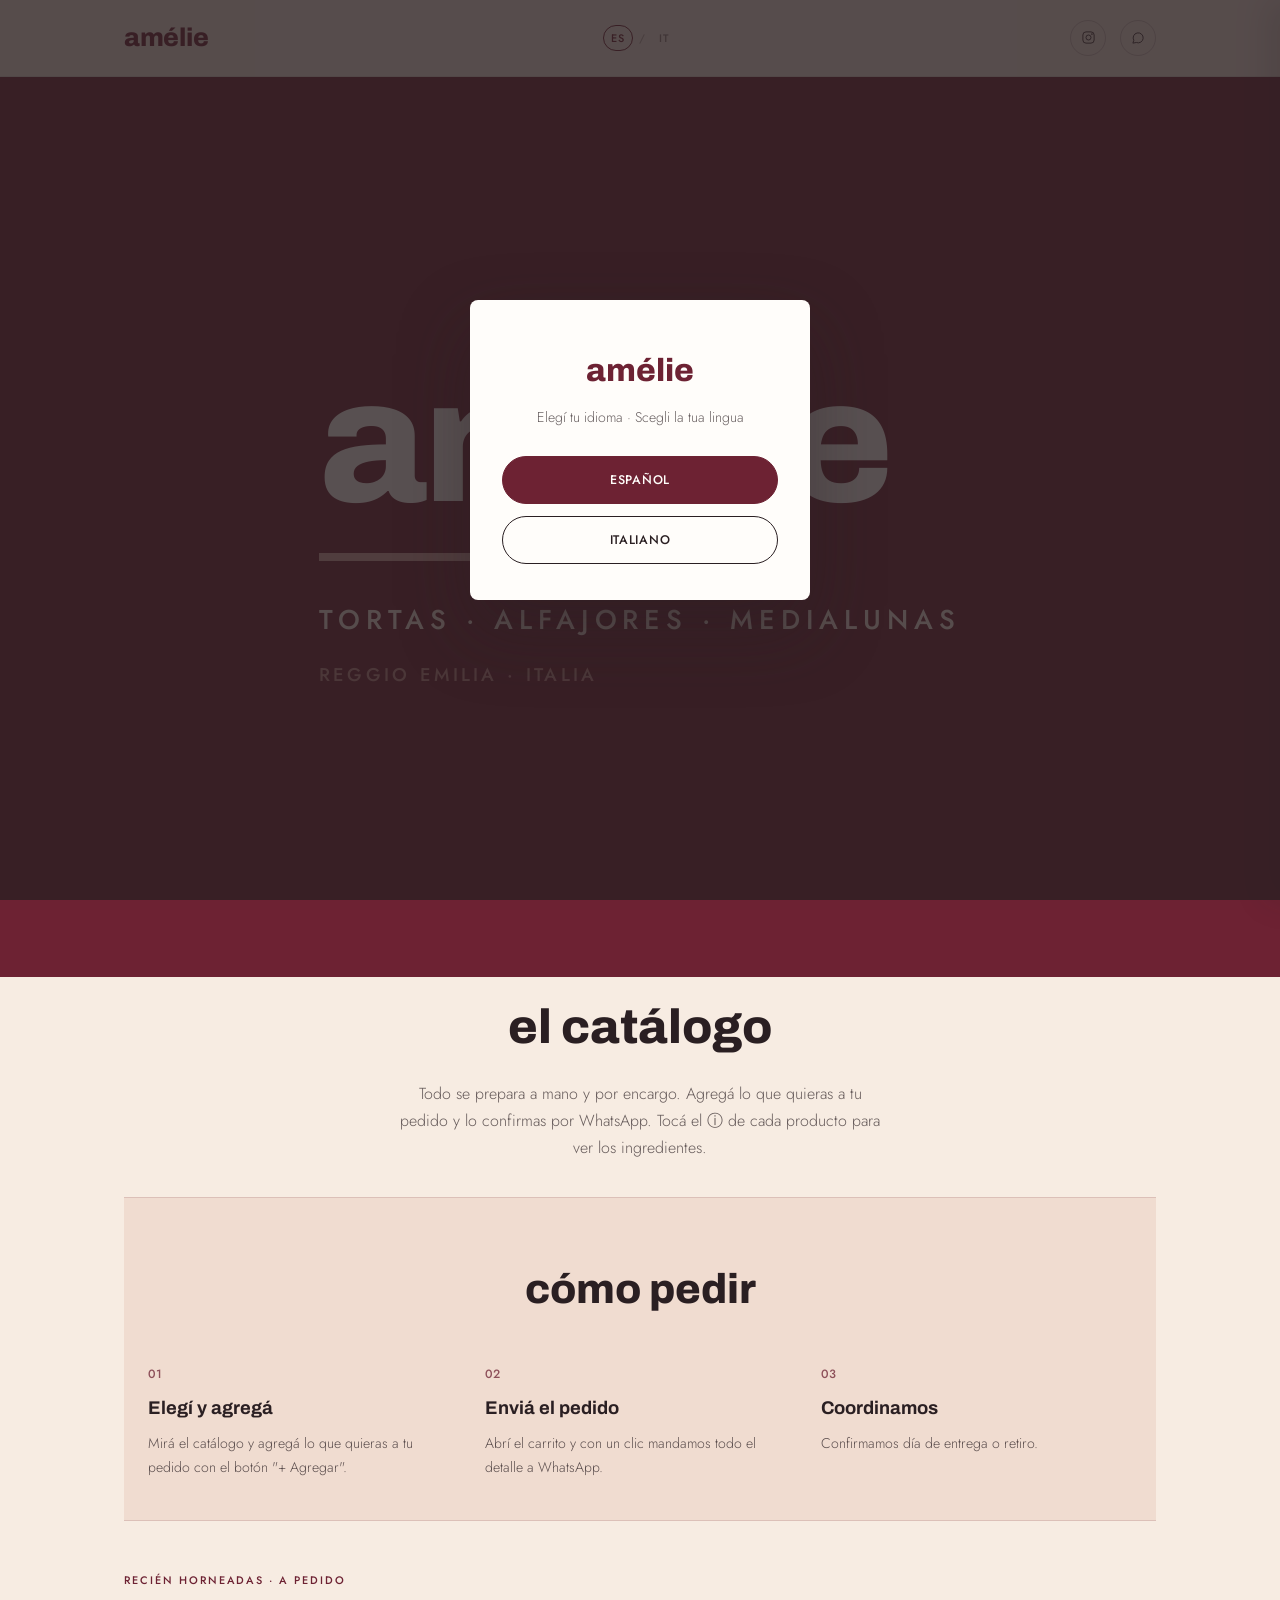
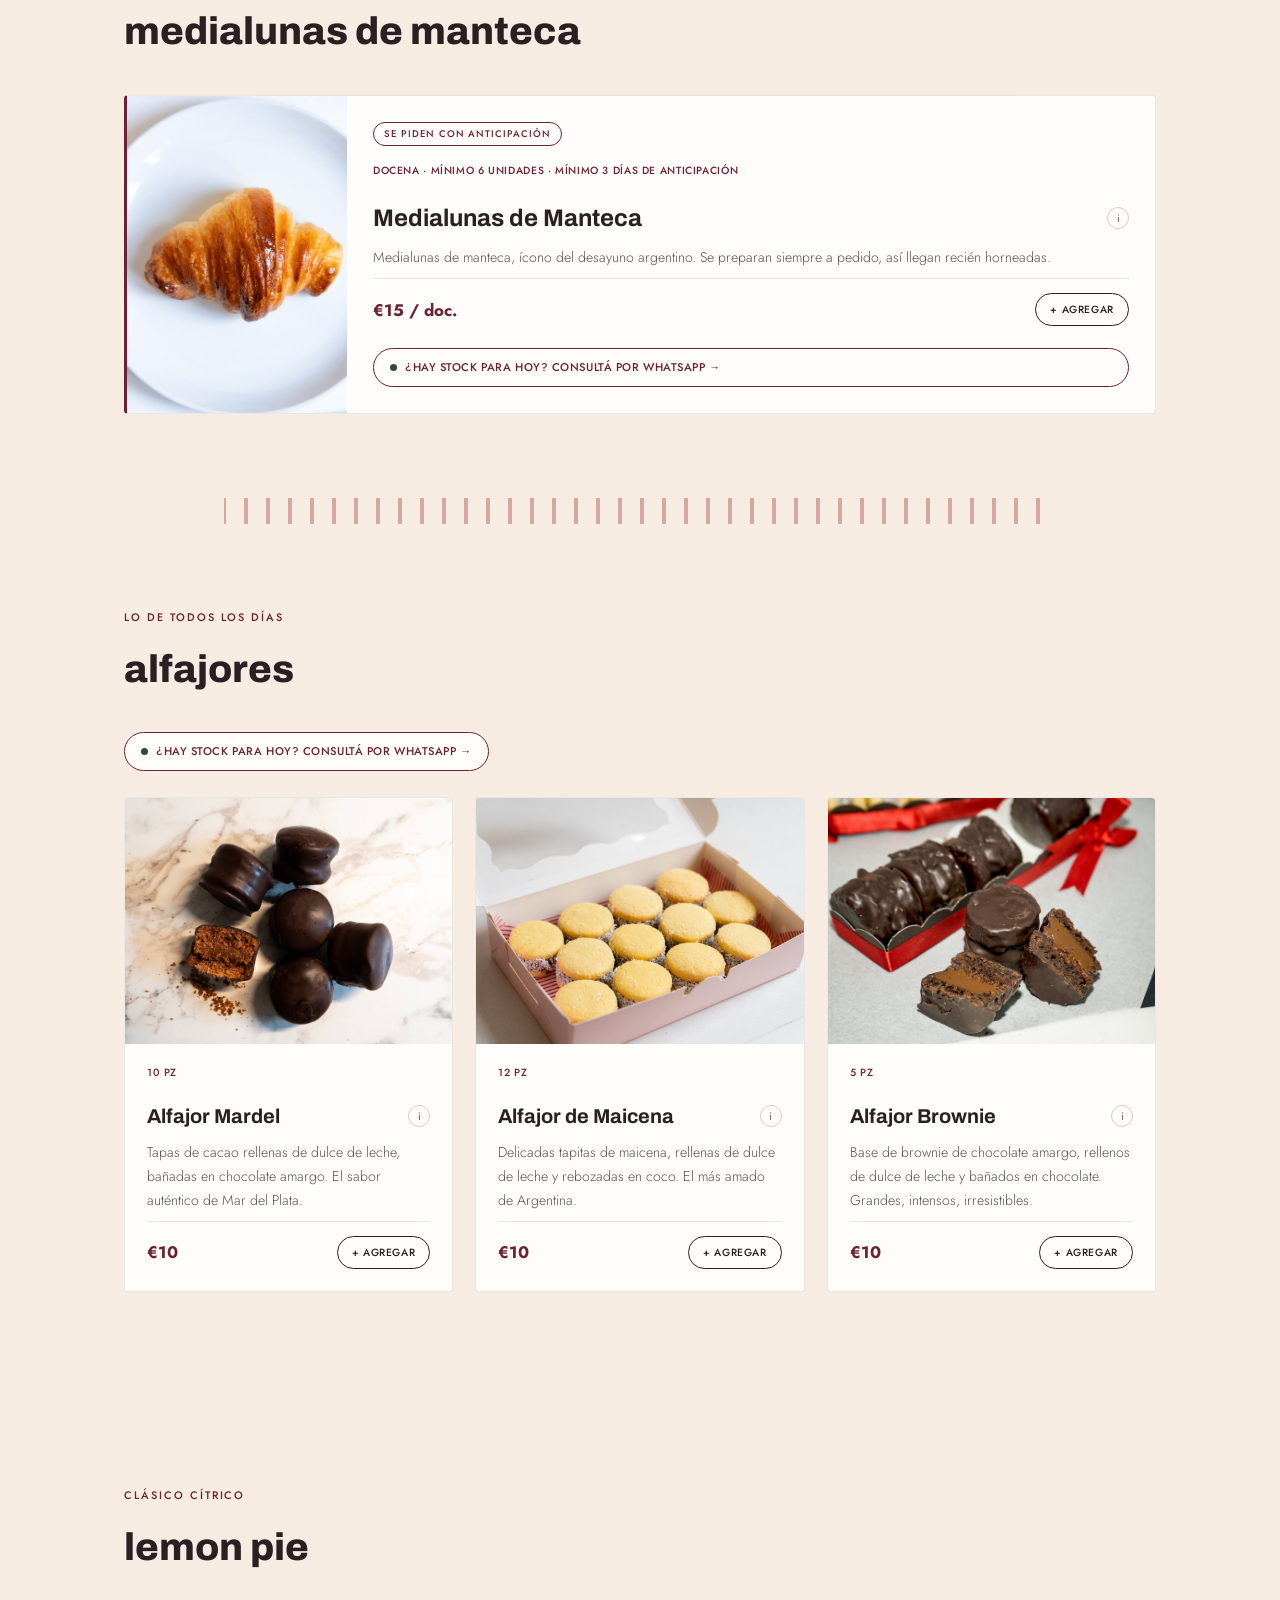
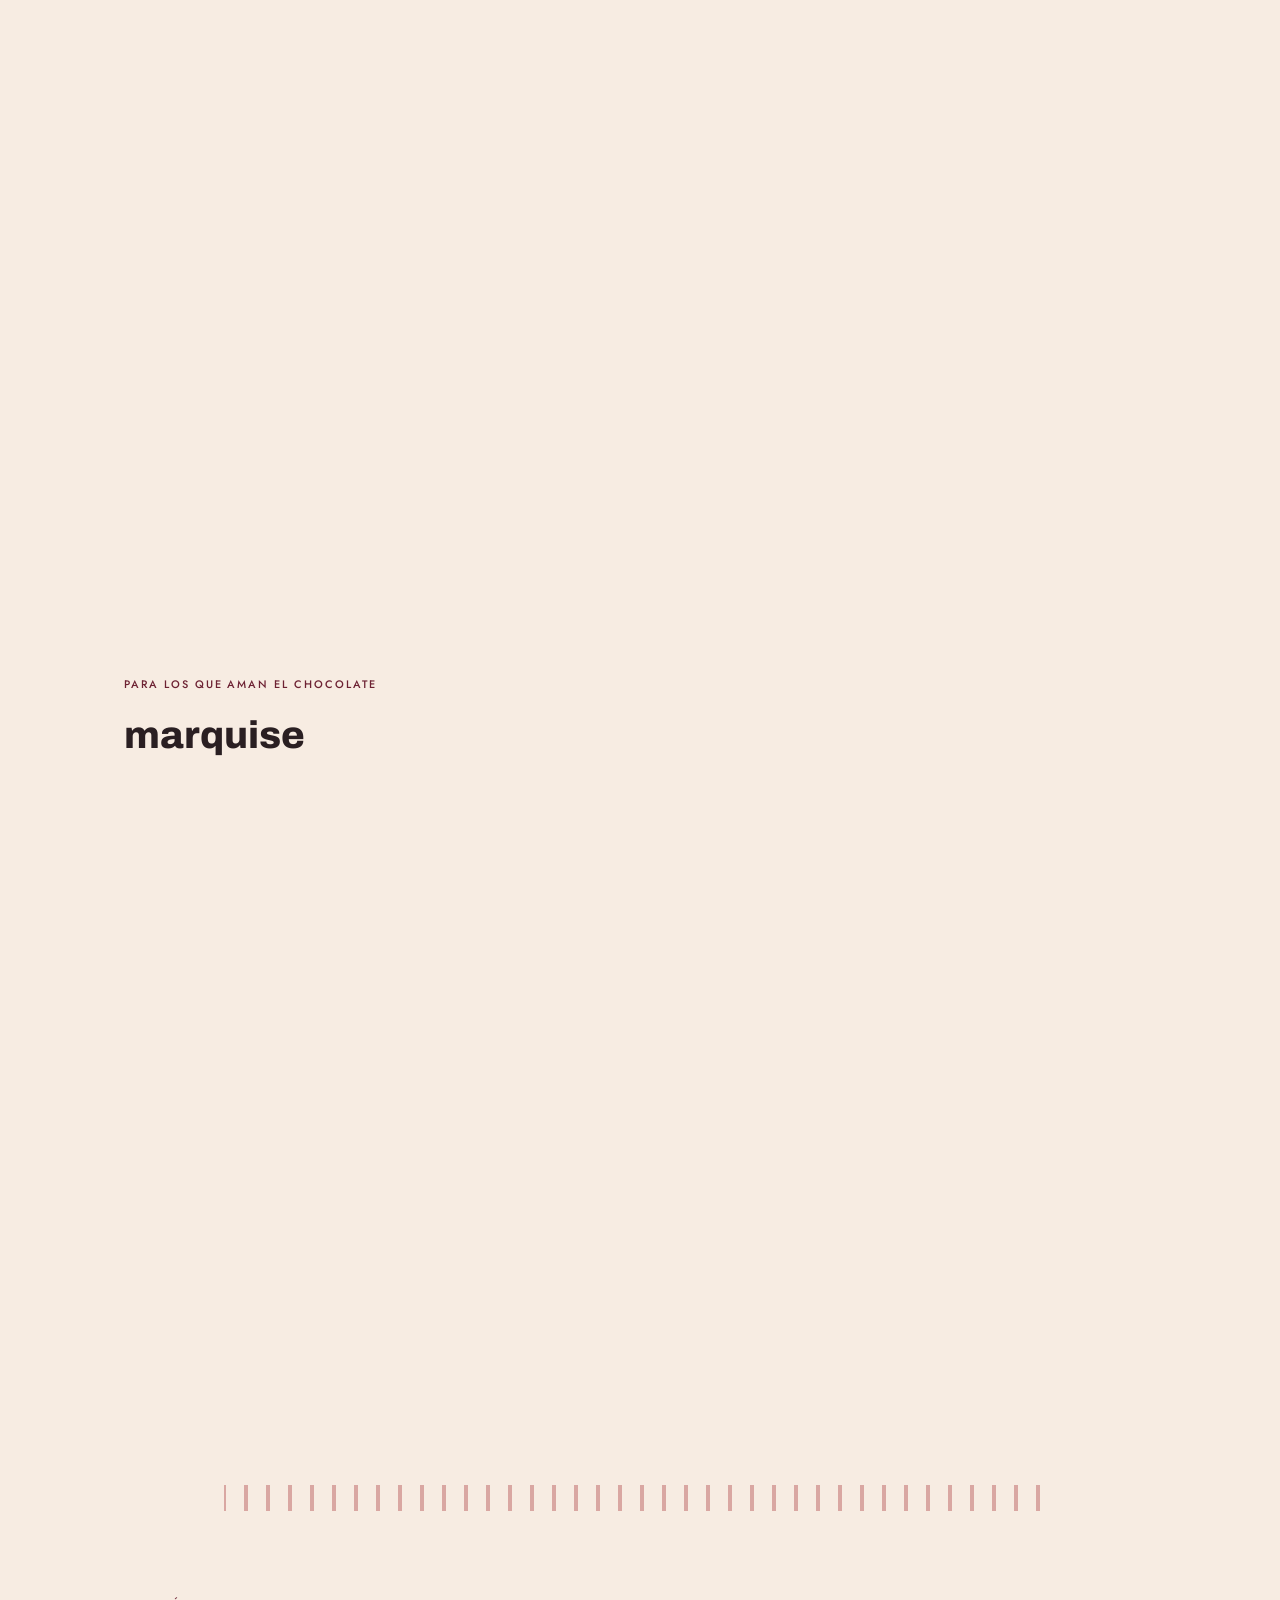
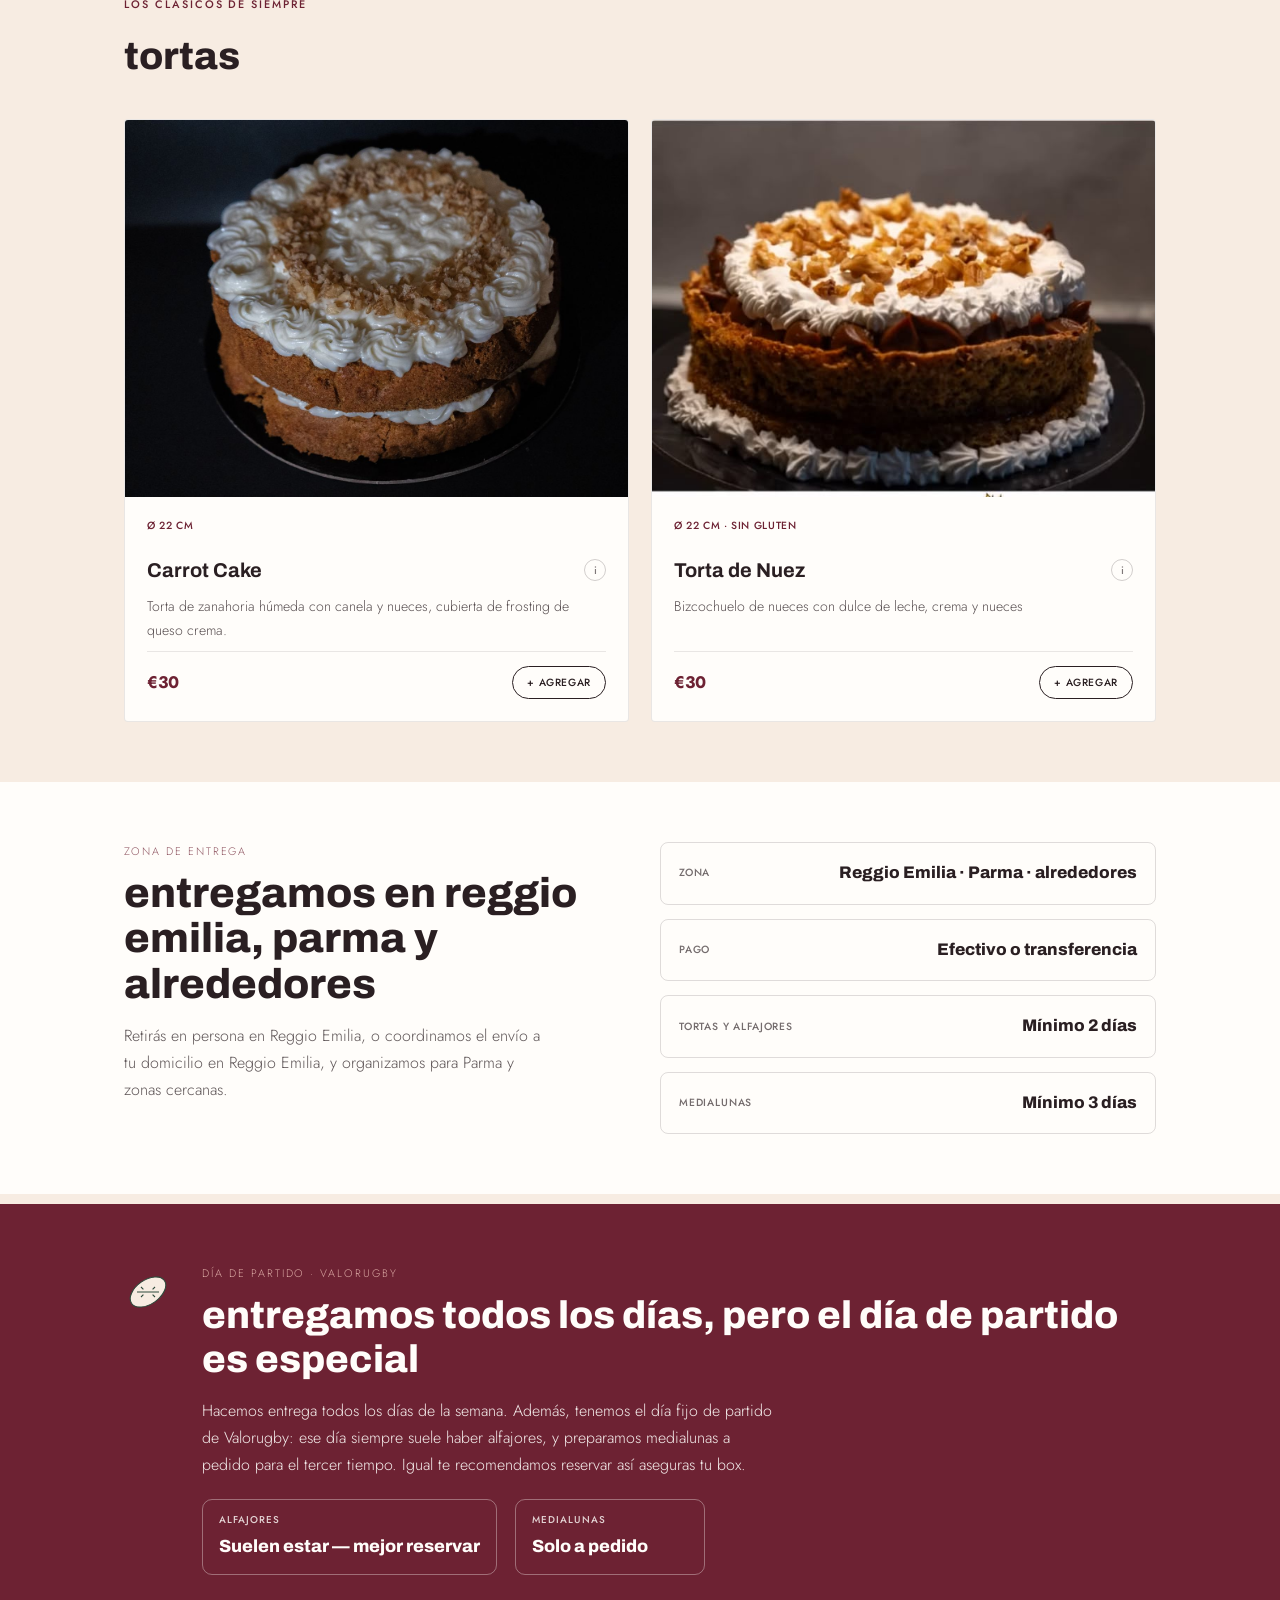
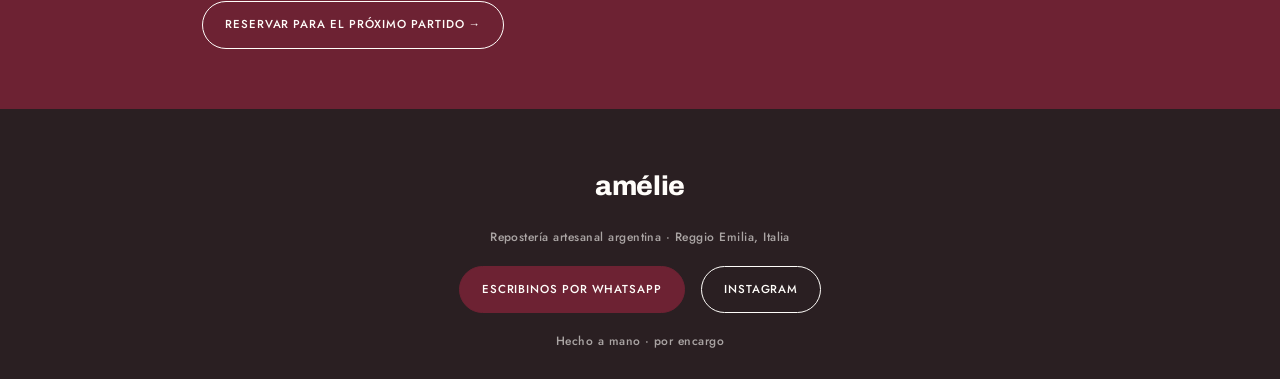
==== index.html @ ac229a09 "Update index.html" ====
<!DOCTYPE html>
<html lang="es">
<head>
<meta charset="UTF-8">
<meta name="viewport" content="width=device-width, initial-scale=1.0">
<title>amélie — Repostería Artesanal Argentina en Reggio Emilia</title><link rel="icon" type="image/svg+xml" href="favicon.svg">
<meta name="description" content="Dulces artesanales argentinos en Reggio Emilia. Alfajores, lemon pie, marquise, tortas y medialunas hechos a mano por encargo.">

<link rel="preconnect" href="https://fonts.googleapis.com">
<link rel="preconnect" href="https://fonts.gstatic.com" crossorigin>
<link href="https://fonts.googleapis.com/css2?family=Archivo:wght@700;800&family=Jost:wght@300;500&display=swap" rel="stylesheet">
<link rel="stylesheet" href="style.css">
</head>
<body>
  <div class="lang-select-overlay" id="lang-select-overlay">
  <div class="lang-select-modal">
    <span class="brand-mark">amélie</span>
    <p>Elegí tu idioma · Scegli la tua lingua</p>
    <div class="lang-select-buttons">
      <button class="primary" id="lang-select-es">Español</button>
      <button id="lang-select-it">Italiano</button>
    </div>
  </div>
</div>
<script>
  const langParams = new URLSearchParams(window.location.search);
  if(langParams.get('lang') === 'es'){
    document.getElementById('lang-select-overlay').classList.add('hidden');
    window.history.replaceState({}, '', window.location.pathname);
  }
  document.getElementById('lang-select-es').addEventListener('click', ()=>{
    document.getElementById('lang-select-overlay').classList.add('hidden');
  });
  document.getElementById('lang-select-it').addEventListener('click', ()=>{
    window.location.href = 'it.html?lang=it';
  });
</script>
<script>
  const CONFIG = {
      whatsappNumber: "393509228970", // tu número con código de país, SIN + y sin espacios (ej: Italia = 39)
    instagramUrl: "https://www.instagram.com/amelie.argentina.a/",
    formspreeEndpoint: "https://formspree.io/f/XXXXXXXX" // pegá acá tu link de Formspree para recibir los emails (ver README punto 4)
  };
  const STRINGS = {
    addBtn: "+ Agregar",
    added: "Agregado ✓",
    empty: "Tu pedido está vacío.",
    waIntro: "¡Hola! Quiero hacer este pedido:",
    waTotal: "Total",
    waGeneric: "¡Hola! Quisiera hacer un pedido.",
    waMatch: "¡Hola! Quiero reservar para el próximo día de partido de Valorugby.",
    waClient: "Nombre",
    waDate: "Fecha",
    waModeLabel: "Modalidad",
    waAddress: "Dirección/zona",
    waMessage: "Mensaje",
    modeRetiroRE: "Retiro en Reggio Emilia",
    modeRetiroPR: "Retiro en Estación de Trenes Parma",
    modeEnvio: "Consulto envío a domicilio",
    errorRequired: "Completá tu nombre y la fecha para continuar.",
    errorPopupTitle: "faltan completar datos",
    errorPopupIntro: "Antes de enviar el pedido, completá:",
    errorNombre: "Nombre",
    errorFecha: "Fecha de retiro o entrega"
  };
</script>

<header class="topbar">
  <div class="wrap">
    <a href="#top" class="brand">amélie</a>
    <div class="top-mid">
      <div class="lang-switch">
        <a href="index.html" class="active">ES</a>
        <span class="sep">/</span>
<a href="it.html?lang=it">IT</a>
      </div>
    </div>
    <div class="top-actions">
      <a class="icon-link" id="ig-link" href="#" target="_blank" rel="noopener" aria-label="Instagram">
        <svg viewBox="0 0 24 24" fill="none" stroke-width="1.4"><rect x="3" y="3" width="18" height="18" rx="5"/><circle cx="12" cy="12" r="4"/><circle cx="17.5" cy="6.5" r="0.6" fill="currentColor"/></svg>
      </a>
      <a class="icon-link" id="wa-link-top" href="#" target="_blank" rel="noopener" aria-label="WhatsApp">
        <svg viewBox="0 0 24 24" fill="none" stroke-width="1.4"><path d="M3 21l1.5-4.5A8 8 0 1 1 8.5 20L3 21z"/></svg>
      </a>
    </div>
  </div>
</header>

<section class="hero rayas-oscuro" id="top">
  <div class="wrap hero-content">
      <h1>amélie</h1>
          <span class="hero-bar"></span>

    <p class="hero-tagline-caps">Tortas · Alfajores · Medialunas</p>
    <p class="hero-location">Reggio Emilia · Italia</p>
  </div>
</section>



<div class="catalog-intro wrap">
  <h2>El catálogo</h2>
  <p>Todo se prepara a mano y por encargo. Agregá lo que quieras a tu pedido y lo confirmas por WhatsApp. Tocá el ⓘ de cada producto para ver los ingredientes.</p>
</div>

<main class="wrap">

  <section class="how">
  <div class="wrap">
    <h2>Cómo pedir</h2>
    <div class="steps">
      <div class="step">
        <p class="num">01</p>
        <h4>Elegí y agregá</h4>
        <p>Mirá el catálogo y agregá lo que quieras a tu pedido con el botón "+ Agregar".</p>
      </div>
      <div class="step">
        <p class="num">02</p>
        <h4>Enviá el pedido</h4>
        <p>Abrí el carrito y con un clic mandamos todo el detalle a WhatsApp.</p>
      </div>
      <div class="step">
        <p class="num">03</p>
        <h4>Coordinamos</h4>
        <p>Confirmamos día de entrega o retiro.</p>
      </div>
    </div>
  </div>
</section>



  <!-- MEDIALUNAS — primero, con más prioridad -->
  
  <section class="category" id="medialunas">
         <div class="cat-head">
      <p class="eyebrow">Recién horneadas · a pedido</p>
      <h3>Medialunas de Manteca</h3>
    </div>
    <div class="card-grid">
      <article class="pcard-featured pcard">
        <div class="icon-wrap">
       <div class="pcard-photo"><img src="img/medialunas.jpeg" alt="medialuna"></div>
        </div>
        <div class="pcard-body">
          <span class="priority-tag">Se piden con anticipación</span>
          <p class="pcard-sub">Docena · mínimo 6 unidades · mínimo 3 días de anticipación</p>
          <div class="title-row">
            <h4 class="pcard-title">Medialunas de Manteca</h4>
            <button class="info-btn" data-ing-title="Medialunas de Manteca" data-ing-text="Huevo, azúcar, miel, harina, levadura fresca, manteca, sal y leche.">i</button>
          </div>
          <p class="pcard-desc">Medialunas de manteca, ícono del desayuno argentino. Se preparan siempre a pedido, así llegan recién horneadas.</p>
          <div class="pcard-foot">
            <span class="price">€15 / doc.</span>
            <button class="add-btn" data-add data-id="medialunas" data-name="Medialunas de Manteca (docena)" data-price="15">+ Agregar</button>
          </div>
                             <a class="stock-link" href="#" target="_blank" rel="noopener" data-wa-stock data-stock-msg="Hola! ¿Tenés stock de medialunas para hoy?">¿Hay stock para hoy? Consultá por WhatsApp →</a>

        </div>
      </article>
    </div>
  </section>

  <div class="flourish" data-flourish></div>
<!-- HELADO DE DULCE DE LECHE 
<section class="category" id="helado">
  <div class="cat-head">
    <p class="eyebrow">Ideal para el calor</p>
    <h3>Helado de Dulce de Leche</h3>
  </div>
  <div class="card-grid">
    <article class="pcard-featured pcard">
         
      <div class="icon-wrap">
        <div class="pcard-photo"><img src="img/heladoddl.jpeg" alt="Helado de Dulce de Leche"></div>
      </div>
      <div class="pcard-body">
        <span class="priority-tag">Fresco de la semana</span>
        <p class="pcard-sub">400 gr</p>
        <div class="title-row">
          <h4 class="pcard-title">Helado de Dulce de Leche</h4>
          <button class="info-btn" data-ing-title="Helado de Dulce de Leche" data-ing-text="Crema de leche, azúcar, leche, sal y dulce de leche casero (leche, azúcar y bicarbonato de sodio). Sin aditivos.">i</button>
        </div>
        <p class="pcard-desc">Cremoso, casero y sin aditivos. Súper rico y fresco para estos días de calor.</p>
        <div class="pcard-foot">
          <span class="price">€6</span>
          <button class="add-btn" data-add data-id="helado-dulce-de-leche" data-name="Helado de Dulce de Leche (400 gr)" data-price="6">+ Agregar</button>
        </div>
      </div>
    </article>
  </div>
</section>
  

<div class="flourish" data-flourish></div> -->
  <!-- ALFAJORES -->
  <section class="category" id="alfajores">
    <div class="cat-head">
      <p class="eyebrow">Lo de todos los días</p>
      <h3>Alfajores</h3>
    </div>
        <a class="stock-link" href="#" target="_blank" rel="noopener" data-wa-stock data-stock-msg="Hola! ¿Tenés stock de alfajores para hoy?">¿Hay stock para hoy? Consultá por WhatsApp →</a>
    <div class="card-grid">

      <article class="pcard">
        <div class="pcard-photo"><img src="img/alfajormardel.jpg" alt="Alfajor Mardel"></div>
        <div class="pcard-body">
          <p class="pcard-sub">10 pz</p>
          <div class="title-row">
            <h4 class="pcard-title">Alfajor Mardel</h4>
            <button class="info-btn" data-ing-title="Alfajor Mardel" data-ing-text="Azúcar, harina, almidón de maíz, huevos, sal, bicarbonato de sodio, manteca, miel, cacao, dulce de leche, chocolate semi amargo y ralladura de naranja.">i</button>
          </div>
          <p class="pcard-desc">Tapas de cacao rellenas de dulce de leche, bañadas en chocolate amargo. El sabor auténtico de Mar del Plata.</p>
          <div class="pcard-foot">
            <span class="price">€10</span>
            <button class="add-btn" data-add data-id="alfajor-mardel" data-name="Alfajor Mardel (10 pz)" data-price="10">+ Agregar</button>
          </div>
        </div>
      </article>

      <article class="pcard">
        <div class="pcard-photo"><img src="img/alfajorcitosmaicena.jpeg" alt="Alfajor de Maicena"></div>
        <div class="pcard-body">
          <p class="pcard-sub">12 pz</p>
          <div class="title-row">
            <h4 class="pcard-title">Alfajor de Maicena</h4>
            <button class="info-btn" data-ing-title="Alfajor de Maicena" data-ing-text="Azúcar, harina, almidón de maíz, huevos, manteca, dulce de leche, coco rallado y ralladura de limón.">i</button>
          </div>
          <p class="pcard-desc">Delicadas tapitas de maicena, rellenas de dulce de leche y rebozadas en coco. El más amado de Argentina.</p>
          <div class="pcard-foot">
            <span class="price">€10</span>
            <button class="add-btn" data-add data-id="alfajor-maicena" data-name="Alfajor de Maicena (12 pz)" data-price="10">+ Agregar</button>
          </div>
        </div>
      </article>

      <article class="pcard">
        <div class="pcard-photo"><img src="img/alfajorbrownie.jpeg" alt="Alfajor Brownie"></div>
        <div class="pcard-body">
          <p class="pcard-sub">5 pz</p>
          <div class="title-row">
            <h4 class="pcard-title">Alfajor Brownie</h4>
            <button class="info-btn" data-ing-title="Alfajor Brownie" data-ing-text="Harina, manteca, chocolate amargo, azúcar, huevos y dulce de leche.">i</button>
          </div>
          <p class="pcard-desc">Base de brownie de chocolate amargo, rellenos de dulce de leche y bañados en chocolate. Grandes, intensos, irresistibles.</p>
          <div class="pcard-foot">
            <span class="price">€10</span>
            <button class="add-btn" data-add data-id="alfajor-brownie" data-name="Alfajor Brownie (5 pz)" data-price="10">+ Agregar</button>
          </div>
        </div>
      </article>

    </div>
  </section>

  <div class="flourish" data-flourish></div>

  <!-- LEMON PIE -->
  <section class="category" id="lemon-pie">
    <div class="cat-head">
      <p class="eyebrow">Clásico cítrico</p>
      <h3>Lemon Pie </h3>
    </div>
    <div class="card-grid">

      <article class="pcard">
        <div class="pcard-photo"><img src="img/lemonpie.jpg" alt="Lemon Pie Signature"></div>
        <div class="pcard-body">
          <p class="pcard-sub">ø 22 cm · 8–10 pers.</p>
          <div class="title-row">
            <h4 class="pcard-title">Signature</h4>
            <button class="info-btn" data-ing-title="Lemon Pie Signature" data-ing-text="Harina, manteca, azúcar, huevos y limón.">i</button>
          </div>
          <p class="pcard-desc">Base de masa sablée, crema de limón fresca y merengue italiano</p>
          <div class="pcard-foot">
            <span class="price">€30</span>
            <button class="add-btn" data-add data-id="lemonpie-signature" data-name="Lemon Pie Signature (ø22cm)" data-price="30">+ Agregar</button>
          </div>
        </div>
      </article>

      <article class="pcard">
        <div class="pcard-photo"><img src="img/lemonpetite.jpg" alt="Lemon Pie Petit"></div>
        <div class="pcard-body">
          <p class="pcard-sub">7 pz · ø 9 cm</p>
          <div class="title-row">
            <h4 class="pcard-title">Petit</h4>
            <button class="info-btn" data-ing-title="Lemon Pie Petit" data-ing-text="Harina, manteca, azúcar, huevos y limón.">i</button>
          </div>
          <p class="pcard-desc">Siete tartitas individuales, misma receta en formato personal. Perfectas para regalar.</p>
          <div class="pcard-foot">
            <span class="price">€30</span>
            <button class="add-btn" data-add data-id="lemonpie-petit" data-name="Lemon Pie Petit (7 pz)" data-price="30">+ Agregar</button>
          </div>
        </div>
      </article>

      <article class="pcard">
        <div class="pcard-photo"><img src="img/lemonmignon.jpg" alt="Lemon Pie Bite"></div>
        <div class="pcard-body">
          <p class="pcard-sub">10 pz · ø 6 cm</p>
          <div class="title-row">
            <h4 class="pcard-title">Bite</h4>
            <button class="info-btn" data-ing-title="Lemon Pie Bite" data-ing-text="Harina, manteca, azúcar, huevos y limón.">i</button>
          </div>
          <p class="pcard-desc">Diez bocados mignon, ideales para buffet, aperitivos o mesas de celebración.</p>
          <div class="pcard-foot">
            <span class="price">€30</span>
            <button class="add-btn" data-add data-id="lemonpie-bite" data-name="Lemon Pie Bite (10 pz)" data-price="30">+ Agregar</button>
          </div>
        </div>
      </article>

    </div>
  </section>

  <div class="flourish" data-flourish></div>

  <!-- MARQUISE -->
  <section class="category" id="marquise">
    <div class="cat-head">
      <p class="eyebrow">Para los que aman el chocolate</p>
      <h3>Marquise </h3>
    </div>
    <div class="card-grid">

      <article class="pcard">
        <div class="pcard-photo"><img src="img/marquise.jpg" alt="Marquise Signature"></div>
        <div class="pcard-body">
          <p class="pcard-sub">ø 22 cm · sin gluten a pedido</p>
          <div class="title-row">
            <h4 class="pcard-title">Signature</h4>
            <button class="info-btn" data-ing-title="Marquise Signature" data-ing-text="Harina, manteca, chocolate amargo, azúcar, huevos, dulce de leche y crema. A pedido, sin TACC.">i</button>
          </div>
          <p class="pcard-desc">Torta de chocolate amargo con dulce de leche y crema chantilly</p>
          <div class="pcard-foot">
            <span class="price">€32</span>
            <button class="add-btn" data-add data-id="marquise-signature" data-name="Marquise Signature (ø22cm)" data-price="32">+ Agregar</button>
          </div>
        </div>
      </article>

      <article class="pcard">
        <div class="pcard-photo"><img src="img/marquisebite.jpg" alt="Marquise Bite"></div>
        <div class="pcard-body">
          <p class="pcard-sub">12 pz · ø 4.5 cm</p>
          <div class="title-row">
            <h4 class="pcard-title">Bite</h4>
            <button class="info-btn" data-ing-title="Marquise Bite" data-ing-text="Harina, manteca, chocolate amargo, azúcar, huevos, dulce de leche y crema. A pedido, sin TACC.">i</button>
          </div>
          <p class="pcard-desc">Doce mini marquise individuales, la misma intensidad de chocolate en formato mignon.</p>
          <div class="pcard-foot">
            <span class="price">€30</span>
            <button class="add-btn" data-add data-id="marquise-bite" data-name="Marquise Bite (12 pz)" data-price="30">+ Agregar</button>
          </div>
        </div>
      </article>

    </div>
  </section>

  <div class="flourish" data-flourish></div>

  <!-- TORTAS -->
  <section class="category" id="tortas">
    <div class="cat-head">
      <p class="eyebrow">Los clásicos de siempre</p>
      <h3>Tortas</h3>
    </div>
    <div class="card-grid">

      <article class="pcard">
        <div class="pcard-photo"><img src="img/carrotcake.jpg" alt="Carrot Cake"></div>
        <div class="pcard-body">
          <p class="pcard-sub">ø 22 cm</p>
          <div class="title-row">
            <h4 class="pcard-title">Carrot Cake</h4>
            <button class="info-btn" data-ing-title="Carrot Cake" data-ing-text="Huevos, azúcar, harina, nuez, manteca y queso crema.">i</button>
          </div>
          <p class="pcard-desc">Torta de zanahoria húmeda con canela y nueces, cubierta de frosting de queso crema.</p>
          <div class="pcard-foot">
            <span class="price">€30</span>
            <button class="add-btn" data-add data-id="carrot-cake" data-name="Carrot Cake (ø22cm)" data-price="30">+ Agregar</button>
          </div>
        </div>
      </article>

      <article class="pcard">
        <div class="pcard-photo"><img src="img/nuez.jpeg" alt="Torta de Nuez"></div>
        <div class="pcard-body">
          <p class="pcard-sub">ø 22 cm · sin gluten</p>
          <div class="title-row">
            <h4 class="pcard-title">Torta de Nuez</h4>
            <button class="info-btn" data-ing-title="Torta de Nuez" data-ing-text="Huevos, azúcar, nuez, dulce de leche y crema. Sin gluten.">i</button>
          </div>
          <p class="pcard-desc">Bizcochuelo de nueces con dulce de leche, crema y nueces</p>
          <div class="pcard-foot">
            <span class="price">€30</span>
            <button class="add-btn" data-add data-id="torta-nuez" data-name="Torta de Nuez (ø22cm)" data-price="30">+ Agregar</button>
          </div>
        </div>
      </article>

    </div>
  </section>

</main>

<section class="envios">
  <div class="wrap envios-inner">
    <div>
      <p class="eyebrow">Zona de entrega</p>
      <h2>Entregamos en Reggio Emilia, Parma y alrededores</h2>
      <p>Retirás en persona en Reggio Emilia, o coordinamos el envío a tu domicilio en Reggio Emilia, y organizamos para Parma y zonas cercanas.</p>
    </div>
    <div class="envios-chips">
      <div class="echip"><span class="k">Zona</span><span class="v">Reggio Emilia · Parma · alrededores</span></div>
      <div class="echip"><span class="k">Pago</span><span class="v">Efectivo o transferencia</span></div>
      <div class="echip"><span class="k">Tortas y alfajores</span><span class="v">Mínimo 2 días</span></div>
      <div class="echip"><span class="k">Medialunas</span><span class="v">Mínimo 3 días</span></div>
    </div>
  </div>
</section>


<section class="matchday">
  <div class="wrap">
    <div class="matchday-grid">
      <div class="matchday-icon">
        <svg viewBox="0 0 48 48"><ellipse cx="24" cy="24" rx="20" ry="12" transform="rotate(-35 24 24)"/><path d="M13 24 L35 24 M17 19 l2.4 2.4M17 29 l2.4 -2.4M31 19 l-2.4 2.4M31 29 l-2.4 -2.4"/></svg>
      </div>
      <div>
        <p class="eyebrow">Día de partido · Valorugby</p>
        <h2>Entregamos todos los días, pero el día de partido es especial</h2>
        <p>Hacemos entrega todos los días de la semana. Además, tenemos el día fijo de partido de Valorugby: ese día siempre suele haber alfajores, y preparamos medialunas a pedido para el tercer tiempo. Igual te recomendamos reservar así aseguras tu box.</p>
        <div class="matchday-offer">
          <div class="offer-chip"><div class="k">Alfajores</div><div class="v">Suelen estar — mejor reservar</div></div>
          <div class="offer-chip"><div class="k">Medialunas</div><div class="v">Solo a pedido</div></div>
        </div>
        <a class="btn btn-light" target="_blank" rel="noopener" id="wa-link-match" href="#">Reservar para el próximo partido →</a>
      </div>
    </div>
  </div>
</section>

<footer>
  <div class="wrap">
    <a href="#top" class="brand">amélie</a>
    <p>Repostería artesanal argentina · Reggio Emilia, Italia</p>
    <div class="footer-links">
      <a class="btn btn-caramelo" id="wa-link-footer" target="_blank" rel="noopener" href="#">Escribinos por WhatsApp</a>
      <a class="btn btn-light" id="ig-link-footer" target="_blank" rel="noopener" href="#">Instagram</a>
    </div>
    <p>Hecho a mano · por encargo</p>
  </div>
</footer>

<div class="ing-overlay" id="ing-overlay"></div>
<div class="ing-modal" id="ing-modal">
  <button class="ing-close" id="ing-close">✕</button>
  <p class="ing-eyebrow">Ingredientes</p>
  <h4 id="ing-title"></h4>
  <p class="ing-text" id="ing-text"></p>
</div>

<div class="ing-overlay" id="field-error-overlay-2"></div>
<div class="ing-modal" id="field-error-modal">
  <button class="ing-close" id="field-error-close">✕</button>
  <p class="ing-eyebrow">Atención</p>
  <h4 id="field-error-title"></h4>
  <p class="ing-text" id="field-error-intro"></p>
  <ul id="field-error-list"></ul>
</div>

<button class="cart-fab" id="cart-fab" style="display:none">
  <svg viewBox="0 0 24 24"><path d="M3 4h2l2.2 11.2a2 2 0 0 0 2 1.6h7.6a2 2 0 0 0 2-1.6L21 8H6"/><circle cx="9" cy="20" r="1"/><circle cx="17" cy="20" r="1"/></svg>
  <span>Tu pedido</span>
  <span class="cart-count" id="cart-count">0</span>
</button>

<div class="cart-overlay" id="cart-overlay"></div>
<aside class="cart-panel" id="cart-panel">
  <div class="cart-head">
    <h3>Tu pedido</h3>
    <button class="cart-close" id="cart-close">✕</button>
  </div>
  <div class="cart-items" id="cart-items">
    <div id="cart-items-list"></div>

    <div class="cart-form-wrap" id="cart-form-wrap">
      <label class="cart-field">
        <span>Nombre</span>
        <input type="text" id="cart-name" placeholder="Tu nombre">
      </label>
      <label class="cart-field">
        <span>Fecha de retiro o entrega</span>
        <input type="date" id="cart-date">
      </label>
      <label class="cart-field">
        <span>Modalidad</span>
        <select id="cart-mode">
          <option value="retiro_re">Retiro en Reggio Emilia</option>
          <option value="retiro_pr">Retiro en Estación de Trenes Parma</option>
          <option value="envio">Consulto envío a domicilio</option>
        </select>
      </label>
      <label class="cart-field">
        <span>Dirección o zona (si es envío)</span>
        <input type="text" id="cart-address" placeholder="Calle, número, ciudad">
      </label>
      <label class="cart-field">
        <span>Mensaje especial (opcional)</span>
        <textarea id="cart-message" rows="2" placeholder="Alguna aclaración, alergias, dedicatoria..."></textarea>
      </label>
      <label class="cart-field">
        <span>Email (opcional, para guardar tu pedido)</span>
        <input type="email" id="cart-email" placeholder="tu@email.com">
      </label>
      <p class="cart-error" id="cart-error"></p>
    </div>
  </div>
  <div class="cart-foot">
    <div class="cart-total"><span>Total</span><span id="cart-total">€0</span></div>
    <button class="btn btn-caramelo" id="cart-send">Enviar pedido por WhatsApp</button>
    <button class="btn btn-clear" id="cart-clear">Vaciar pedido</button>
  </div>
</aside>

<script src="cart.js"></script>
<script src="ingredients.js"></script>
</body>
</html>
---- style.css ----
:root{
  /* ---- sistema de marca amélie v1 ---- */
  --crema: #F7ECE2;
  --crema-oscuro: #F0DCD0;
  --papel: #FFFDFA;
  --tinta: #2A1F22;
  --borgona: #6D2233;
  --rosa-oscuro: #A35563;
  --rosa-viejo: #D9A7A2;
  --verde: #2F4A3C;

  --display: 'Archivo', sans-serif;   /* titulares: 800 Black siempre */
  --body: 'Jost', sans-serif;         /* texto corrido: 300 light */
  --mono: 'Jost', sans-serif;         /* etiquetas/precios: 500 medium, versalitas, tracking amplio */

  --max-w: 1080px;
}

*{ box-sizing: border-box; }
html{ scroll-behavior: smooth; }
body{
  margin:0;
  background: var(--crema);
  color: var(--tinta);
  font-family: var(--body);
  font-weight: 300;
  line-height: 1.7;
  -webkit-font-smoothing: antialiased;
}
img{ max-width:100%; display:block; }
a{ color:inherit; }
p{ margin:0 0 10px; }

.wrap{ max-width: var(--max-w); margin:0 auto; padding: 0 24px; }

/* ---------- rayas: el patrón de marca ---------- */
.rayas{
  background-color: var(--crema);
  background-image: repeating-linear-gradient(90deg, var(--rosa-viejo) 0 4px, transparent 4px 22px);
}
.rayas-suave{
  background-color: var(--crema);
  background-image: repeating-linear-gradient(90deg, var(--crema-oscuro) 0 8px, transparent 8px 30px);
}
.rayas-oscuro{
  background-color: var(--borgona);
  background-image: repeating-linear-gradient(90deg, var(--rosa-oscuro) 0 4px, transparent 4px 22px);
}

/* ---------- topbar ---------- */
.topbar{
  position: sticky; top:0; z-index: 50;
  background: rgba(247,236,226,0.94);
  backdrop-filter: blur(6px);
  border-bottom: 1px solid rgba(42,31,34,0.1);
}
.topbar .wrap{
  display:flex; align-items:center; justify-content:space-between;
  padding-top:16px; padding-bottom:16px;
}
.brand{
  font-family: var(--display);
  font-weight: 800;
  font-style: normal;
  text-transform: lowercase;
  font-size: 1.6rem;
  letter-spacing: -0.01em;
  text-decoration: none;
  color: var(--borgona);
}
.top-mid{ display:flex; align-items:center; gap:16px; }
.lang-switch{ display:flex; align-items:center; gap:6px; font-family: var(--mono); font-weight:500; font-size: 0.68rem; letter-spacing:0.1em; text-transform:uppercase; }
.lang-switch a{ text-decoration:none; opacity:0.5; padding:3px 7px; border-radius:999px; transition: all .2s ease; }
.lang-switch a.active{ opacity:1; border:1px solid var(--borgona); color: var(--borgona); }
.lang-switch a:hover{ opacity:1; }
.lang-switch .sep{ opacity:0.3; }

.top-actions{ display:flex; align-items:center; gap:14px; }
.icon-link{
  display:flex; align-items:center; justify-content:center;
  width:36px; height:36px; border-radius:50%;
  border:1px solid rgba(42,31,34,0.2);
  transition: all .2s ease;
}
.icon-link:hover{ background:var(--borgona); border-color:var(--borgona); }
.icon-link:hover svg{ stroke:var(--papel); }
.icon-link svg{ width:15px; height:15px; stroke:var(--tinta); transition: stroke .2s ease; }

/* ---------- hero (portada estilo sistema de marca) ---------- */
.hero{
  position:relative;
  min-height: 100vh;
  display:flex; align-items:center;
  color: var(--papel);
  padding: 70px 0;
    background: var(--borgona);

}

.hero-bar{
  display:block;
  width: 320px; max-width: 50vw;
  height: 8px;
  background: var(--rosa-viejo);
  margin: 32px 0 36px;
}
.hero h1{
  font-family: var(--display); font-weight:800; font-style:normal;
  text-transform:lowercase; letter-spacing:-0.02em;
  font-size: clamp(4.5rem, 16vw, 11rem); line-height:0.9; margin:0;
}
.hero-tagline-caps{
  font-family: var(--mono); font-weight:500; text-transform:uppercase;
  letter-spacing:0.22em; font-size: clamp(1.15rem, 3vw, 1.7rem);
  margin: 0 0 16px; color: var(--crema);
}
.hero-location{
  font-family: var(--mono); font-weight:500; text-transform:uppercase;
  letter-spacing:0.18em; font-size: clamp(0.9rem, 1.8vw, 1.15rem); opacity:0.8; margin:0; color: var(--rosa-viejo);
}
/* ---------- divisores de rayas (reemplazan al filete anterior) ---------- */
.flourish{
  height: 26px; max-width: 880px; margin: 34px auto; padding: 0 24px;
  background-color: var(--crema);
  background-image: repeating-linear-gradient(90deg, var(--rosa-viejo) 0 4px, transparent 4px 22px);
  background-clip: content-box;
  opacity:0; transform: scaleX(0.9);
  transition: opacity .6s ease, transform .6s ease;
}
.flourish.in-view{ opacity:1; transform: scaleX(1); }

/* ---------- section headers ---------- */
.eyebrow{
  font-family: var(--mono); font-weight:500; font-size:0.68rem; letter-spacing:0.18em; text-transform:uppercase;
  color: var(--borgona); margin:0 0 10px;
}
h1,h2,h3,h4{ font-weight:800; font-family: var(--display); }

/* ---------- match day (ahora en borgoña, no en verde — el verde es solo acento) ---------- */
.matchday{
  background: var(--borgona);
  color: var(--papel);
  margin: 10px 0 0;
}
.matchday .wrap{ padding: 60px 24px; }
.matchday-grid{
  display:grid; grid-template-columns: auto 1fr; gap: 30px; align-items:start;
}
.matchday-icon{ width:48px; height:48px; flex-shrink:0; margin-top:4px; }
.matchday-icon svg{ width:100%; height:100%; stroke: var(--verde); fill: var(--crema); stroke-width:1.1; }
.matchday .eyebrow{ color: var(--rosa-viejo); opacity:1; }
.matchday h2{
  font-family: var(--display); font-weight:800; text-transform:lowercase;
  font-size: clamp(1.8rem, 4vw, 2.4rem); margin:0 0 16px; line-height:1.15;
}
.matchday p{ max-width: 580px; opacity:0.92; font-weight:300; }
.matchday-offer{
  display:flex; gap:18px; flex-wrap:wrap; margin: 20px 0 26px;
}
.offer-chip{
  border:1px solid rgba(255,253,250,0.35); border-radius:10px;
  padding: 12px 16px; min-width:190px;
}
.offer-chip .k{ font-family:var(--mono); font-weight:500; font-size:0.62rem; letter-spacing:0.1em; opacity:0.8; text-transform:uppercase; }
.offer-chip .v{ font-family:var(--display); font-weight:800; font-size:1.1rem; margin-top:4px; }

/* ---------- buttons ---------- */
.btn{
  display:inline-flex; align-items:center; gap:8px;
  font-family: var(--mono); font-weight:500; font-size:0.72rem; letter-spacing:0.08em; text-transform:uppercase;
  padding: 13px 22px; border-radius: 999px; text-decoration:none;
  border:1px solid currentColor; transition: all .2s ease; cursor:pointer;
  background:none;
}
.btn-dark{ background: var(--tinta); color: var(--papel); border-color: var(--tinta); }
.btn-dark:hover{ background: var(--borgona); border-color: var(--borgona); }
.btn-light{ background: transparent; color: var(--papel); }
.btn-light:hover{ background: rgba(255,253,250,0.15); }
.btn-caramelo{ background: var(--borgona); color: var(--papel); border-color: var(--borgona); }
.btn-caramelo:hover{ background: var(--rosa-oscuro); border-color: var(--rosa-oscuro); }
.btn:disabled{ opacity:0.4; cursor:not-allowed; }

/* ---------- catalog ---------- */
.catalog-intro{ text-align:center; padding: 10px 24px 35px; }
.catalog-intro h2{
  font-family: var(--display); font-weight:800; text-transform:lowercase;
  font-size: clamp(2.1rem,5vw,3rem); margin: 0 0 12px;
}
.catalog-intro p{ max-width:480px; margin: 0 auto; opacity:0.7; font-weight:300; }

section.category{ padding: 50px 0; }
.cat-head{ margin-bottom: 30px; }
.cat-head h3{
  font-family: var(--display); font-weight:800; text-transform:lowercase;
  font-size: clamp(1.9rem, 4vw, 2.4rem); margin:0;
}

.card-grid{
  display:grid; grid-template-columns: repeat(auto-fit, minmax(240px,1fr));
  gap: 22px;
}
.pcard{
  background: var(--papel);
  border: 1px solid rgba(42,31,34,0.1);
  border-radius: 4px;
  overflow:hidden;
  display:flex; flex-direction:column;
  opacity:0; transform: translateY(16px);
  transition: opacity .6s ease, transform .6s ease, box-shadow .25s ease, border-color .25s ease;
}
.pcard.in-view{ opacity:1; transform:translateY(0); }
.pcard:hover{ box-shadow: 0 14px 30px rgba(42,31,34,0.1); border-color: rgba(109,34,51,0.25); }
.pcard-photo{ aspect-ratio: 4/3; overflow:hidden; background: var(--crema-oscuro); }
.pcard-photo img{ width:100%; height:100%; object-fit:cover; transition: transform .5s ease; }
.pcard:hover .pcard-photo img{ transform: scale(1.03); }
.pcard-body{ padding: 20px 22px 22px; display:flex; flex-direction:column; gap:8px; flex:1; }
.pcard-title{ font-family: var(--display); font-weight:700; font-size:1.25rem; margin:0; }
.pcard-sub{ font-family: var(--mono); font-weight:500; font-size:0.65rem; letter-spacing:0.06em; color: var(--borgona); text-transform:uppercase; }
.pcard-desc{ font-size:0.88rem; opacity:0.78; margin:0; font-weight:300; }
.pcard-foot{
  margin-top:auto; padding-top:14px; border-top:1px solid rgba(42,31,34,0.1);
  display:flex; align-items:center; justify-content:space-between; gap:10px;
}
.price{ font-family: var(--mono); font-weight:700; font-size:1.05rem; color: var(--borgona); }

.add-btn{
  font-family: var(--mono); font-weight:500; font-size:0.65rem; letter-spacing:0.06em; text-transform:uppercase;
  background:none; border:1px solid var(--tinta); border-radius:999px; padding:8px 14px;
  cursor:pointer; transition: all .2s ease; color: var(--tinta);
}
.add-btn:hover{ background: var(--tinta); color: var(--papel); }
.add-btn.added{ background: var(--verde); border-color: var(--verde); color: var(--papel); }

/* featured card (medialunas) */
.pcard-featured{
  grid-column: 1 / -1;
  display:grid; grid-template-columns: 220px 1fr; gap:0;
  border-left: 3px solid var(--borgona);
}
.pcard-featured .pcard-photo{ aspect-ratio: auto; height:100%; }
.pcard-featured .icon-wrap{
  display:flex; align-items:center; justify-content:center; background:var(--crema-oscuro); height:100%; min-height:180px;
}
.pcard-featured .icon-wrap svg{ width:64px; height:64px; stroke: var(--borgona); fill:none; stroke-width:1; }
.pcard-featured .pcard-body{ padding:26px 26px; }
.pcard-featured .pcard-title{ font-size:1.5rem; }
.priority-tag{
  font-family: var(--mono); font-weight:500; font-size:0.6rem; letter-spacing:0.1em; text-transform:uppercase;
  color: var(--borgona); border:1px solid var(--borgona); border-radius:999px;
  padding:3px 10px; display:inline-block; margin-bottom:8px; width:fit-content;
}

/* ---------- envios ---------- */
.envios{ background: var(--papel); padding: 60px 0; margin-top:10px; }
.envios-inner{ display:grid; grid-template-columns: 1fr 1fr; gap:40px; align-items:start; }
.envios h2{
  font-family: var(--display); font-weight:800; text-transform:lowercase;
  font-size: clamp(2rem,4.5vw,2.6rem); margin:0 0 14px; line-height:1.1;
}
.envios p{ opacity:0.75; font-weight:300; max-width:420px; }
.envios-chips{ display:flex; flex-direction:column; gap:14px; }
.echip{
  border:1px solid rgba(42,31,34,0.15); border-radius:8px; padding:16px 18px;
  display:flex; justify-content:space-between; align-items:center; gap:12px;
}
.echip .k{ font-family:var(--mono); font-weight:500; font-size:0.65rem; letter-spacing:0.08em; text-transform:uppercase; opacity:0.65; }
.echip .v{ font-family: var(--display); font-weight:800; font-size:1.05rem; text-align:right; }

/* ---------- how to order ---------- */
.how{
  padding: 56px 0 40px;
  background: var(--crema-oscuro);
  border-top: 1px solid rgba(109, 34, 51, 0.15);
  border-bottom: 1px solid rgba(109, 34, 51, 0.15);
}
.how h2{
  font-family: var(--display); font-weight:800; text-transform:lowercase;
  font-size: clamp(2rem,5vw,2.6rem); text-align:center; margin:0 0 40px;
}
.steps{ display:grid; grid-template-columns: repeat(auto-fit, minmax(220px,1fr)); gap:26px; }
.step .num{ font-family: var(--mono); font-weight:500; color: var(--borgona); font-size:0.75rem; }
.step h4{ font-family: var(--display); font-weight:700; font-size:1.15rem; margin: 8px 0 8px; }
.step p{ font-size:0.88rem; opacity:0.75; margin:0; font-weight:300; }

/* ---------- cart ---------- */
.cart-fab{
  position: fixed; bottom:22px; right:22px; z-index:80;
  background: var(--borgona); color: var(--papel);
  border:none; border-radius:999px; padding:14px 20px;
  display:flex; align-items:center; gap:9px; cursor:pointer;
  font-family: var(--mono); font-weight:500; font-size:0.72rem; letter-spacing:0.05em; text-transform:uppercase;
  box-shadow: 0 10px 26px rgba(42,31,34,0.35);
  transition: background .2s ease, transform .2s ease;
}
.cart-fab:hover{ background: var(--rosa-oscuro); }
.cart-fab svg{ width:16px; height:16px; stroke: var(--papel); fill:none; stroke-width:1.5; }
.cart-count{
  background: var(--rosa-viejo); color: var(--tinta); border-radius:999px;
  min-width:18px; height:18px; font-size:0.65rem; display:flex; align-items:center; justify-content:center;
  padding:0 5px; font-weight:500;
}

.cart-overlay{
  position: fixed; inset:0; background: rgba(42,31,34,0.5); z-index:90;
  opacity:0; pointer-events:none; transition: opacity .25s ease;
}
.cart-overlay.open{ opacity:1; pointer-events:all; }

.cart-panel{
  position: fixed; right:0; top:0; bottom:0; width: min(380px, 92vw); z-index:91;
  background: var(--papel); box-shadow: -14px 0 30px rgba(42,31,34,0.15);
  transform: translateX(100%); transition: transform .3s ease;
  display:flex; flex-direction:column;
}
.cart-panel.open{ transform: translateX(0); }
.cart-head{ padding:22px 22px 14px; border-bottom:1px solid rgba(42,31,34,0.1); display:flex; justify-content:space-between; align-items:center; }
.cart-head h3{ font-family: var(--display); font-weight:800; text-transform:lowercase; font-size:1.3rem; margin:0; }
.cart-close{ background:none; border:none; cursor:pointer; font-family:var(--mono); font-size:0.9rem; opacity:0.6; }
.cart-close:hover{ opacity:1; }

.cart-form-wrap{ display:none; flex-direction:column; gap:12px; padding: 6px 0 16px; border-bottom:1px dashed rgba(42,31,34,0.15); margin-bottom: 6px; }
.cart-field{ display:flex; flex-direction:column; gap:5px; }
.cart-field span{
  font-family: var(--mono); font-weight:500; font-size:0.6rem; letter-spacing:0.06em; text-transform:uppercase; opacity:0.6;
}
.cart-field input, .cart-field select, .cart-field textarea{
  font-family: var(--body); font-size:0.86rem; padding:9px 10px;
  border:1px solid rgba(42,31,34,0.25); border-radius:4px;
  background: var(--crema); color: var(--tinta); resize: vertical;
}
.cart-field input:focus, .cart-field select:focus, .cart-field textarea:focus{
  outline:none; border-color: var(--borgona);
}
.cart-error{ font-size:0.76rem; color: var(--borgona); margin:0; min-height: 1em; font-weight:400; }
.cart-items{ flex:1; overflow-y:auto; padding: 10px 22px; }
.cart-empty{ opacity:0.5; font-size:0.88rem; padding: 30px 0; text-align:center; }
.cart-item{ display:flex; justify-content:space-between; align-items:center; gap:10px; padding:14px 0; border-bottom:1px dashed rgba(42,31,34,0.15); }
.cart-item-name{ font-size:0.9rem; font-weight:400; }
.cart-item-price{ font-family:var(--mono); font-size:0.75rem; opacity:0.6; }
.qty-controls{ display:flex; align-items:center; gap:8px; }
.qty-controls button{
  width:22px; height:22px; border-radius:50%; border:1px solid var(--tinta); background:none;
  font-family:var(--mono); cursor:pointer; display:flex; align-items:center; justify-content:center; font-size:0.8rem;
}
.qty-controls button:hover{ background: var(--tinta); color: var(--papel); }
.qty-num{ font-family:var(--mono); font-size:0.85rem; min-width:16px; text-align:center; }
.cart-foot{ padding: 18px 22px 24px; border-top:1px solid rgba(42,31,34,0.1); }
.cart-total{ display:flex; justify-content:space-between; font-family:var(--mono); font-weight:500; font-size:0.95rem; margin-bottom:14px; }
.cart-foot .btn{ width:100%; justify-content:center; }
.cart-foot .btn-clear{ width:100%; justify-content:center; margin-top:10px; background:none; color:var(--tinta); border-color:rgba(42,31,34,0.3); }

/* ---------- popup de selección de idioma ---------- */
.lang-select-overlay{
  position: fixed; inset:0; z-index:200;
  background: rgba(42,31,34,0.78);
  display:flex; align-items:center; justify-content:center; padding:20px;
}
.lang-select-overlay.hidden{ display:none; }
.lang-select-modal{
  background: var(--papel); border-radius:8px; padding:44px 32px 36px;
  max-width:340px; width:100%; text-align:center;
  box-shadow: 0 30px 70px rgba(42,31,34,0.4);
}
.lang-select-modal .brand-mark{
  font-family: var(--display); font-weight:800; text-transform:lowercase;
  color: var(--borgona);
  font-size:2rem; display:block; margin-bottom:8px;
}
.lang-select-modal p{ font-size:0.88rem; opacity:0.7; margin:0 0 26px; font-weight:300; }
.lang-select-buttons{ display:flex; flex-direction:column; gap:12px; }
.lang-select-buttons button{
  font-family: var(--mono); font-weight:500; font-size:0.78rem; letter-spacing:0.06em; text-transform:uppercase;
  padding:14px 20px; border-radius:999px; cursor:pointer; border:1px solid var(--tinta);
  background:none; color:var(--tinta); transition: all .2s ease;
}
.lang-select-buttons button:hover{ background: var(--tinta); color: var(--papel); }
.lang-select-buttons button.primary{ background: var(--borgona); border-color: var(--borgona); color: var(--papel); }
.lang-select-buttons button.primary:hover{ background: var(--rosa-oscuro); border-color: var(--rosa-oscuro); }

/* ---------- footer ---------- */
footer{ background: var(--tinta); color: var(--papel); padding: 54px 0 28px; }
footer .wrap{ display:flex; flex-direction:column; align-items:center; gap:18px; text-align:center; }
footer .brand{ color: var(--papel); font-size:1.7rem; }
.footer-links{ display:flex; gap:16px; flex-wrap:wrap; justify-content:center; }
footer p{ font-size:0.75rem; opacity:0.6; margin:0; font-family:var(--mono); font-weight:500; letter-spacing:0.04em; }

@media (max-width: 760px){
  .envios-inner{ grid-template-columns: 1fr; }
  .pcard-featured{ grid-template-columns: 1fr; }
  .pcard-featured .icon-wrap{ min-height:120px; }
}
@media (max-width: 640px){
  .matchday-grid{ grid-template-columns: 1fr; }
  .matchday-icon{ width:38px; height:38px; }
  .top-mid{ display:none; }
}

@media (prefers-reduced-motion: reduce){
  *{ animation: none !important; transition: none !important; }
  .pcard, .flourish{ opacity:1 !important; transform:none !important; }
}

/* ---------- ingredientes (info + modal) ---------- */
.title-row{
  display:flex; align-items:center; justify-content:space-between; gap:10px;
}
.info-btn{
  width:22px; height:22px; border-radius:50%; flex-shrink:0;
  border:1px solid rgba(42,31,34,0.35); background:none;
  display:flex; align-items:center; justify-content:center;
  font-family: var(--mono); font-weight:500; font-size:0.68rem; color: var(--tinta);
  cursor:pointer; opacity:0.6; transition: all .2s ease;
}
.info-btn:hover{ opacity:1; border-color: var(--borgona); color: var(--borgona); }

.ing-overlay{
  position: fixed; inset:0; background: rgba(42,31,34,0.5); z-index:95;
  opacity:0; pointer-events:none; transition: opacity .2s ease;
}
.ing-overlay.open{ opacity:1; pointer-events:all; }

.ing-modal{
  position: fixed; top:50%; left:50%; transform: translate(-50%,-46%);
  width: min(360px, 88vw); background: var(--papel); border-radius:6px;
  z-index:96; padding: 28px 28px 24px; box-shadow: 0 24px 50px rgba(42,31,34,0.28);
  opacity:0; pointer-events:none; transition: opacity .2s ease, transform .2s ease;
}
.ing-modal.open{ opacity:1; pointer-events:all; transform: translate(-50%,-50%); }
.ing-modal .ing-eyebrow{
  font-family: var(--mono); font-weight:500; font-size:0.62rem; letter-spacing:0.14em; text-transform:uppercase;
  color: var(--borgona); margin:0 0 10px;
}
.ing-modal h4{
  font-family: var(--display); font-weight:800; text-transform:lowercase;
  font-size:1.3rem; margin:0 0 12px;
}
.ing-modal p.ing-text{ font-size:0.9rem; opacity:0.8; font-weight:300; margin:0; line-height:1.6; }
.ing-close{
  position:absolute; top:14px; right:16px; background:none; border:none; cursor:pointer;
  font-family: var(--mono); opacity:0.5; font-size:0.9rem;
}
.ing-close:hover{ opacity:1; }

/* popup de "faltan datos" del carrito — reusa el estilo del modal de ingredientes */
#field-error-list{ margin:8px 0 0; padding-left:20px; font-size:0.9rem; opacity:0.85; line-height:1.6; font-weight:300; }

.stock-link{
  display: inline-flex;
  align-items: center;
  gap: 8px;
  font-family: var(--mono);
  font-weight:500;
  font-size: 0.7rem;
  letter-spacing: 0.05em;
  text-transform: uppercase;
  text-decoration: none;
  color: var(--borgona);
  background: var(--papel);
  border: 1px solid var(--borgona);
  border-radius: 999px;
  padding: 9px 16px;
  transition: all .2s ease;
}
.stock-link::before{
  content: '';
  width: 7px;
  height: 7px;
  border-radius: 50%;
  background: var(--verde);
  flex-shrink: 0;
  animation: stock-pulse 1.8s ease-in-out infinite;
}
.stock-link:hover{
  background: var(--borgona);
  color: var(--papel);
}
.stock-link:hover::before{
  background: var(--papel);
}
@keyframes stock-pulse{
  0%, 100% { opacity: 0.35; }
  50% { opacity: 1; }
}

.cat-head + .stock-link{ margin-bottom: 26px; }
.pcard-foot + .stock-link{ margin-top: 14px; }
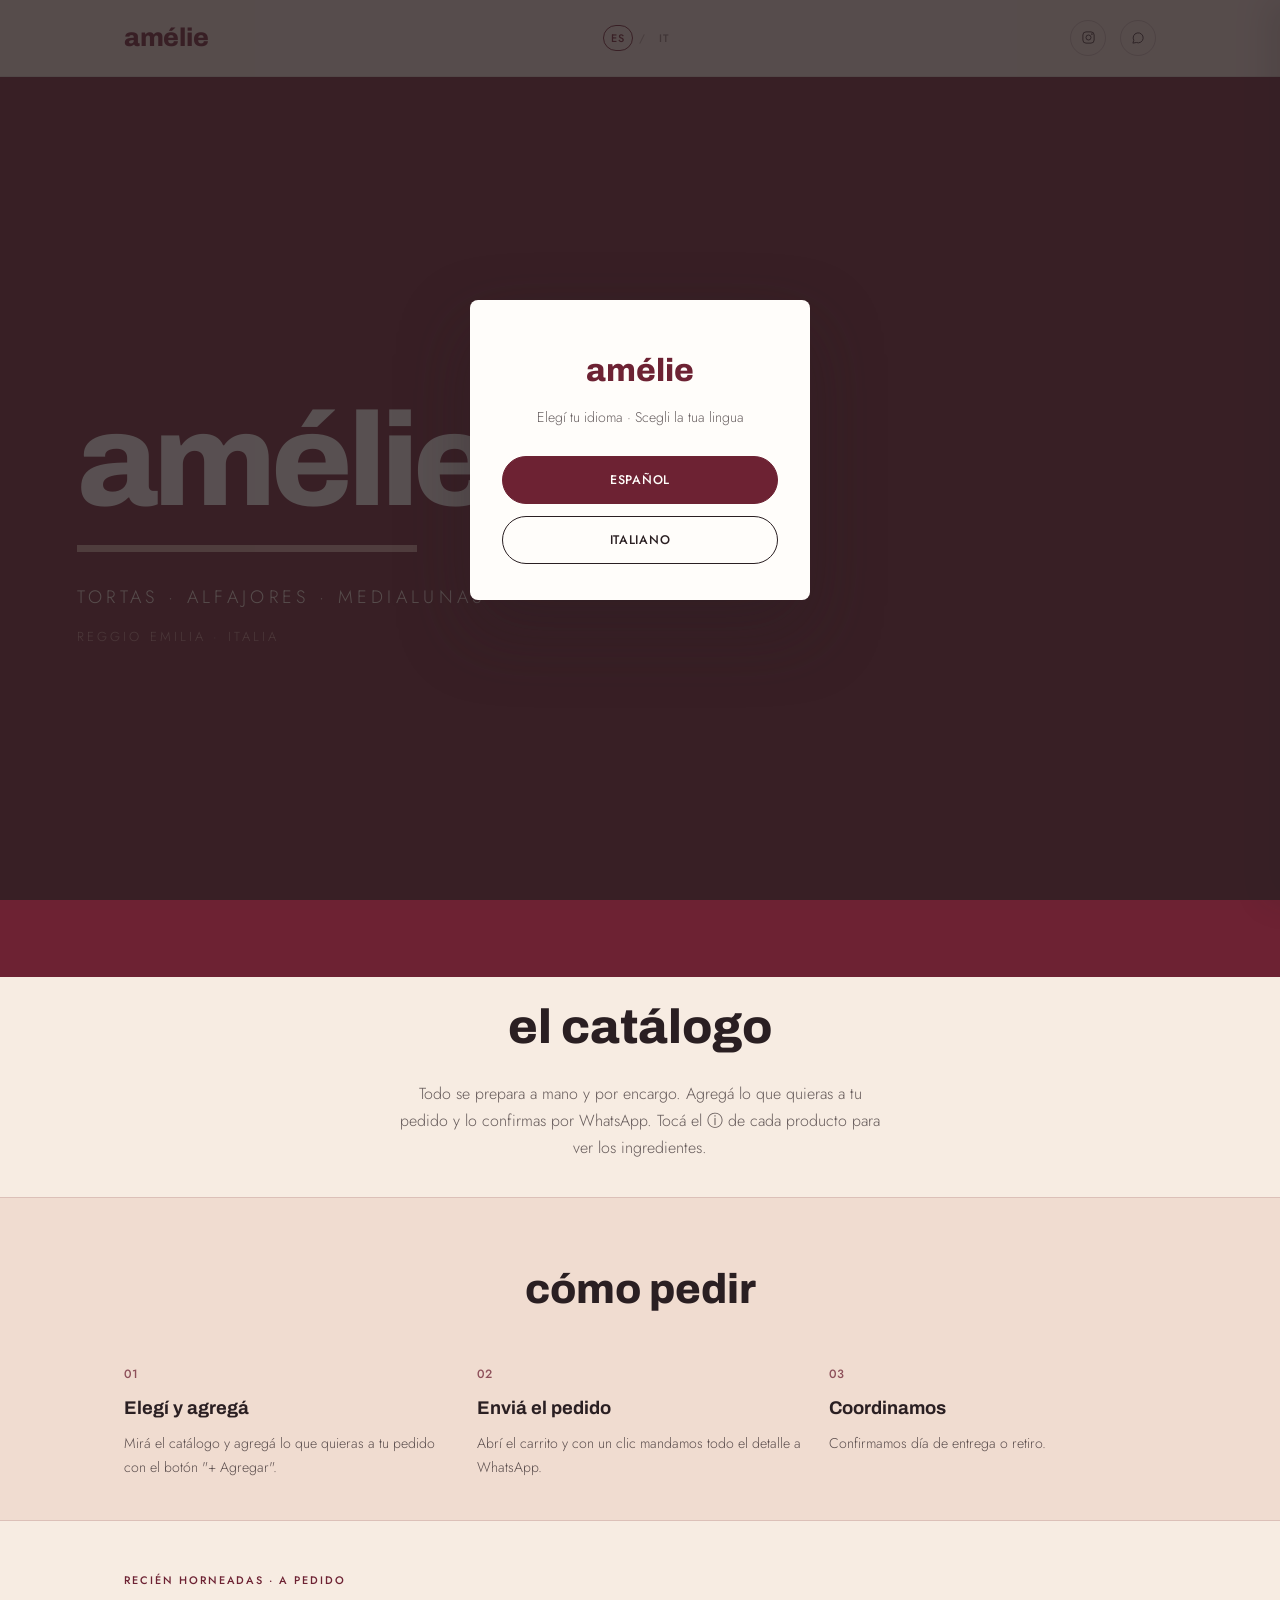
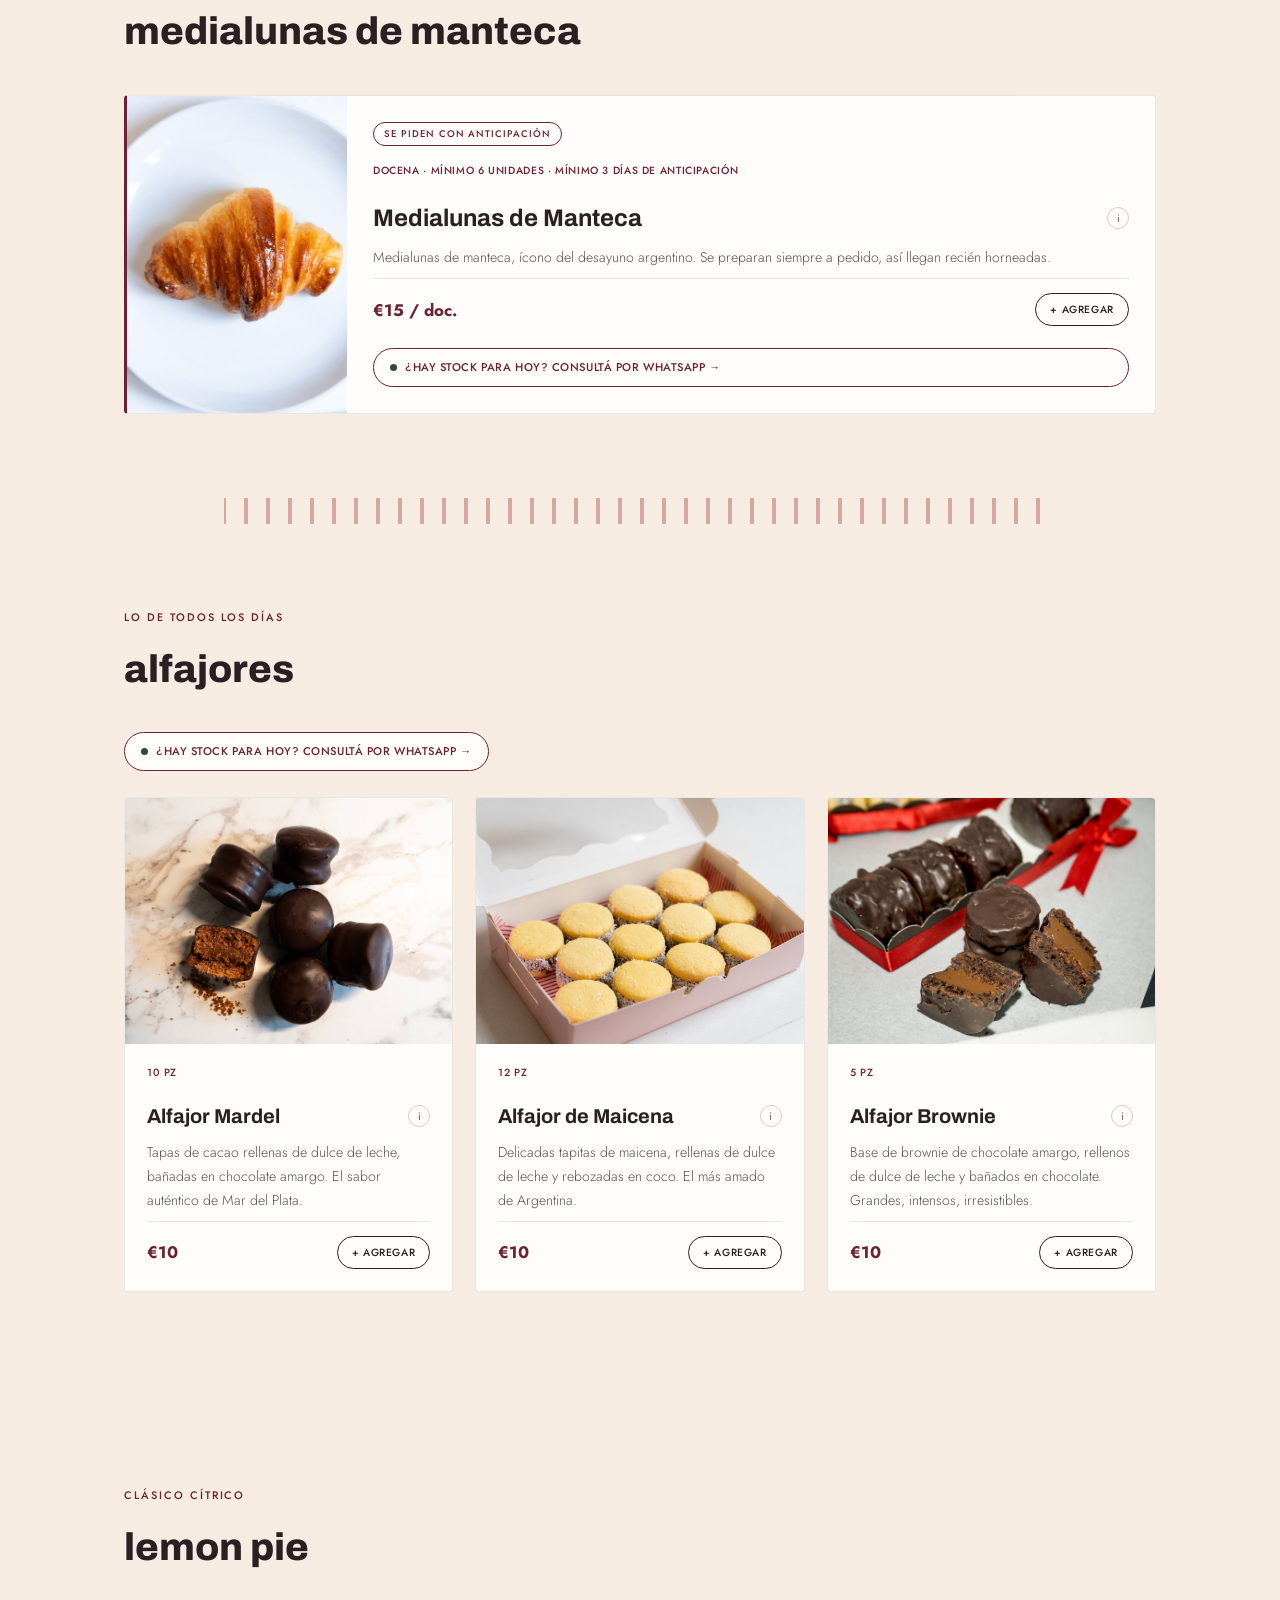
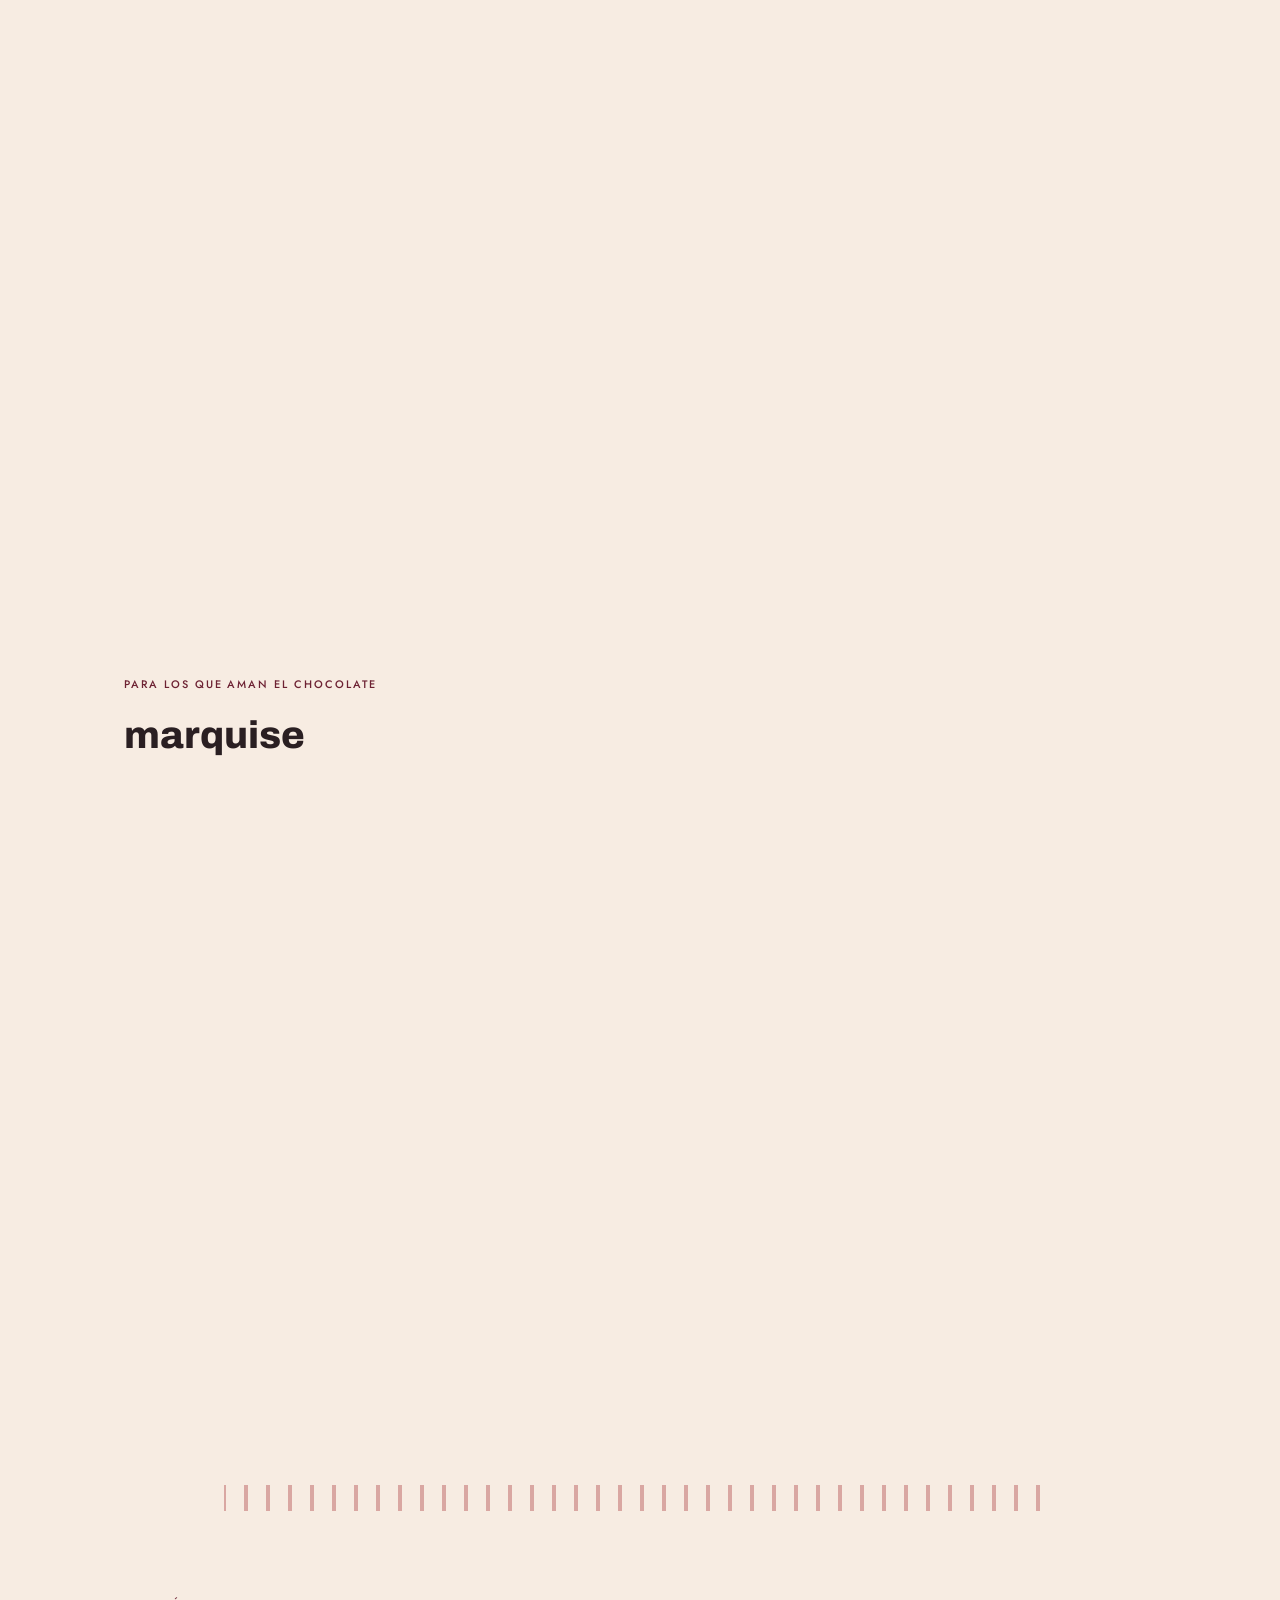
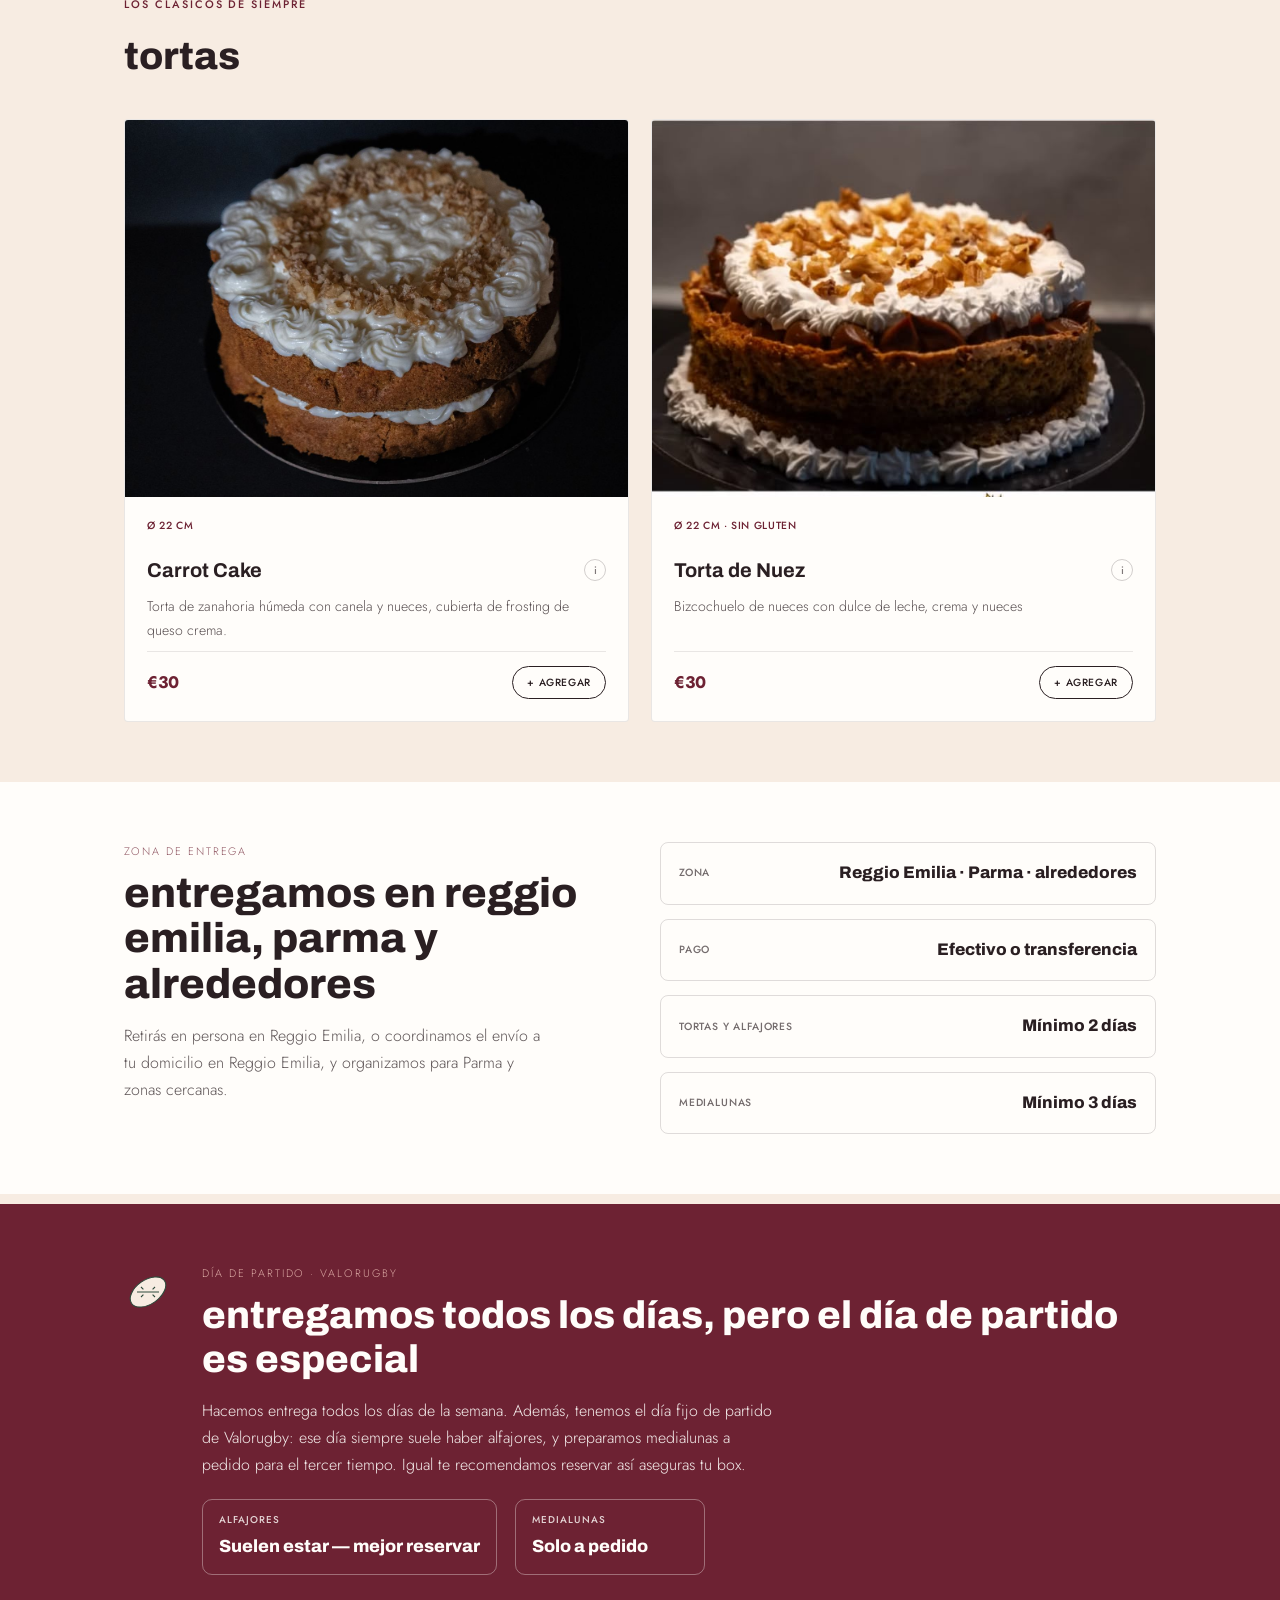
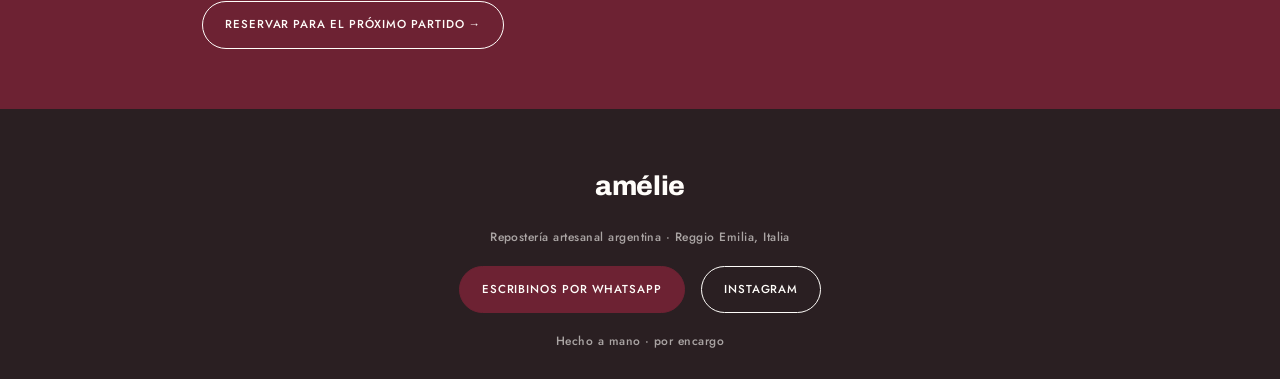
==== commit 294ca053: "Update index.html" ====
--- a/index.html
+++ b/index.html
@@ -103,7 +103,6 @@
   <p>Todo se prepara a mano y por encargo. Agregá lo que quieras a tu pedido y lo confirmas por WhatsApp. Tocá el ⓘ de cada producto para ver los ingredientes.</p>
 </div>
 
-<main class="wrap">
 
   <section class="how">
   <div class="wrap">
@@ -127,6 +126,7 @@
     </div>
   </div>
 </section>
+<main class="wrap">
 
 
 
--- a/style.css
+++ b/style.css
@@ -96,27 +96,31 @@
     background: var(--borgona);
 
 }
-
+.hero-content{
+  position:relative; z-index:2; text-align:left;
+  max-width: 640px; width:100%;
+  margin: 0; padding-left: 6vw;
+}
 .hero-bar{
   display:block;
-  width: 320px; max-width: 50vw;
-  height: 8px;
+  width: 340px;
+  height: 7px;
   background: var(--rosa-viejo);
-  margin: 32px 0 36px;
+  margin: 28px 0 30px;
 }
 .hero h1{
   font-family: var(--display); font-weight:800; font-style:normal;
-  text-transform:lowercase; letter-spacing:-0.02em;
-  font-size: clamp(4.5rem, 16vw, 11rem); line-height:0.9; margin:0;
+  text-transform:lowercase;
+  font-size: 132px; letter-spacing: -0.04em; line-height: 0.85; margin:0;
 }
 .hero-tagline-caps{
-  font-family: var(--mono); font-weight:500; text-transform:uppercase;
-  letter-spacing:0.22em; font-size: clamp(1.15rem, 3vw, 1.7rem);
-  margin: 0 0 16px; color: var(--crema);
+  font-family: var(--body); font-weight:300; text-transform:uppercase;
+  letter-spacing:0.24em; font-size: 18px;
+  margin: 0 0 14px; color: var(--crema);
 }
 .hero-location{
-  font-family: var(--mono); font-weight:500; text-transform:uppercase;
-  letter-spacing:0.18em; font-size: clamp(0.9rem, 1.8vw, 1.15rem); opacity:0.8; margin:0; color: var(--rosa-viejo);
+  font-family: var(--body); font-weight:300; text-transform:uppercase;
+  letter-spacing:0.24em; font-size: 13px; opacity:0.85; margin:0; color: var(--rosa-viejo);
 }
 /* ---------- divisores de rayas (reemplazan al filete anterior) ---------- */
 .flourish{
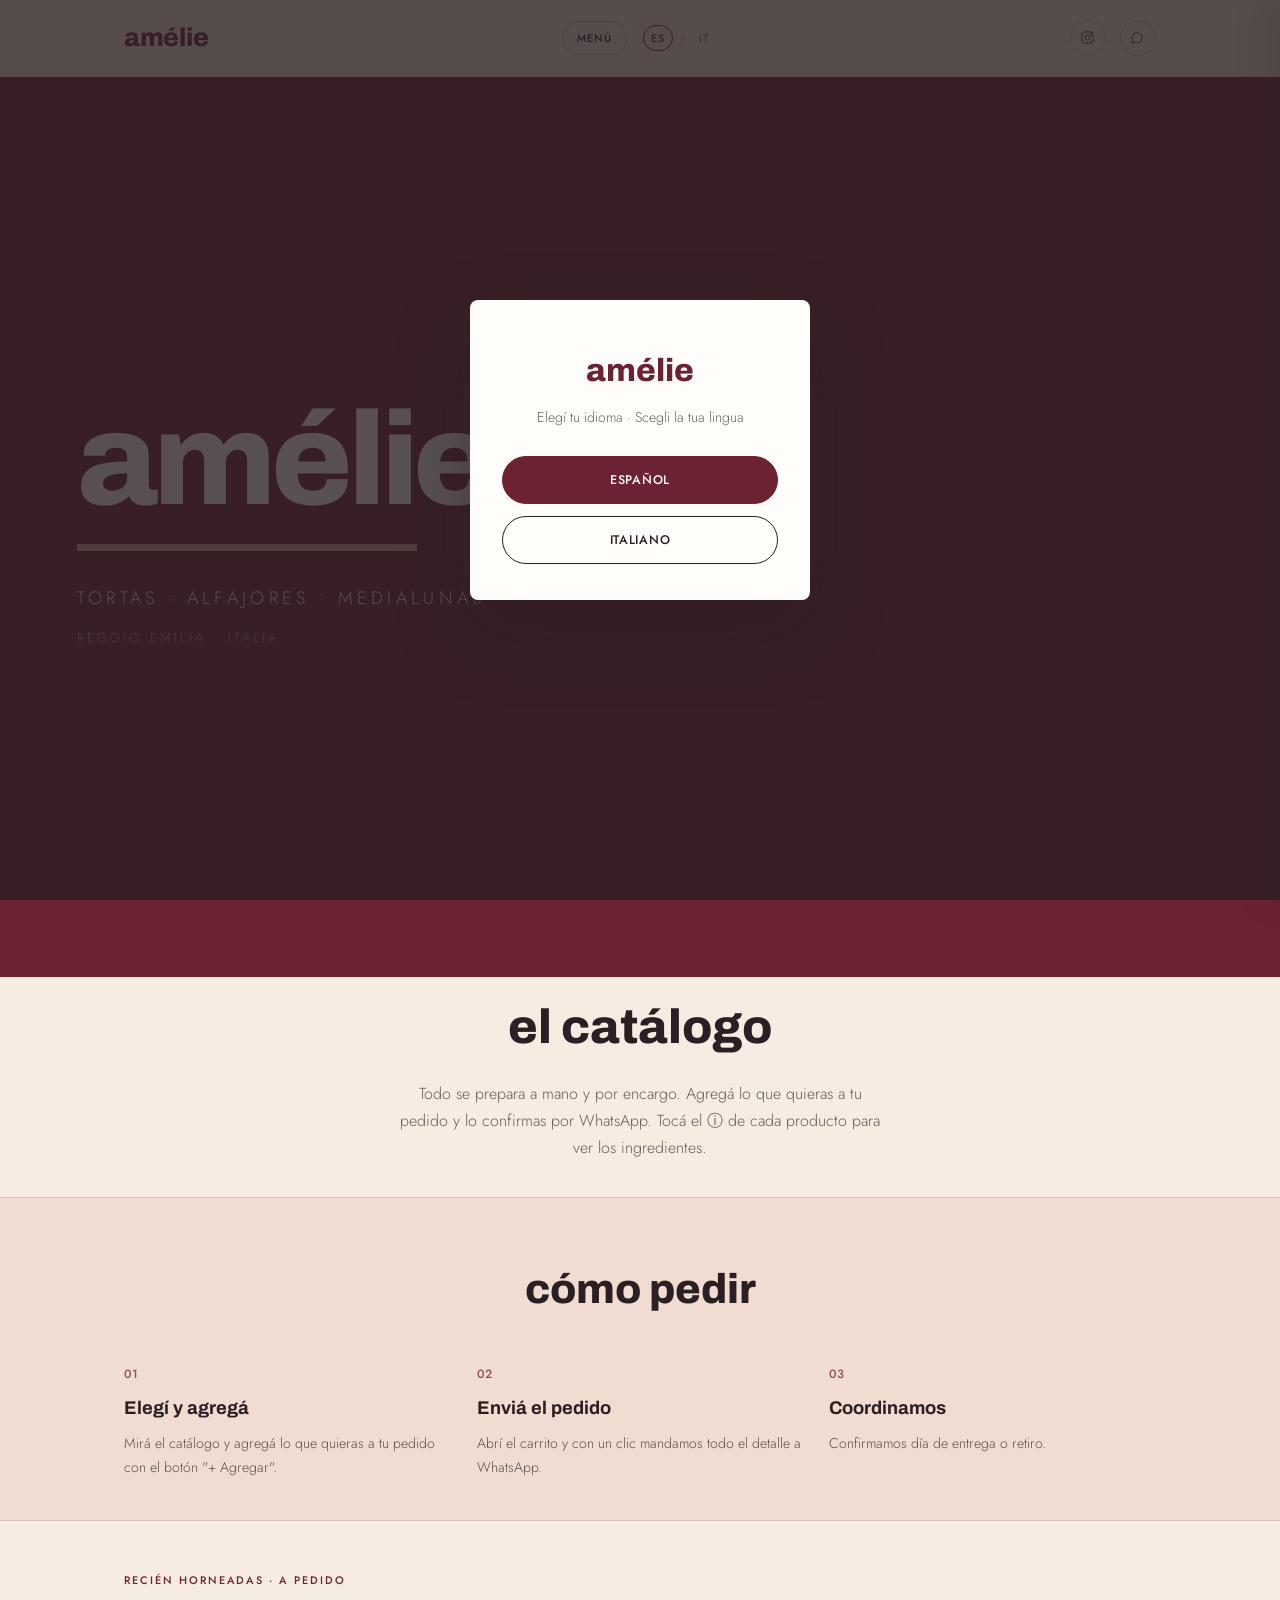
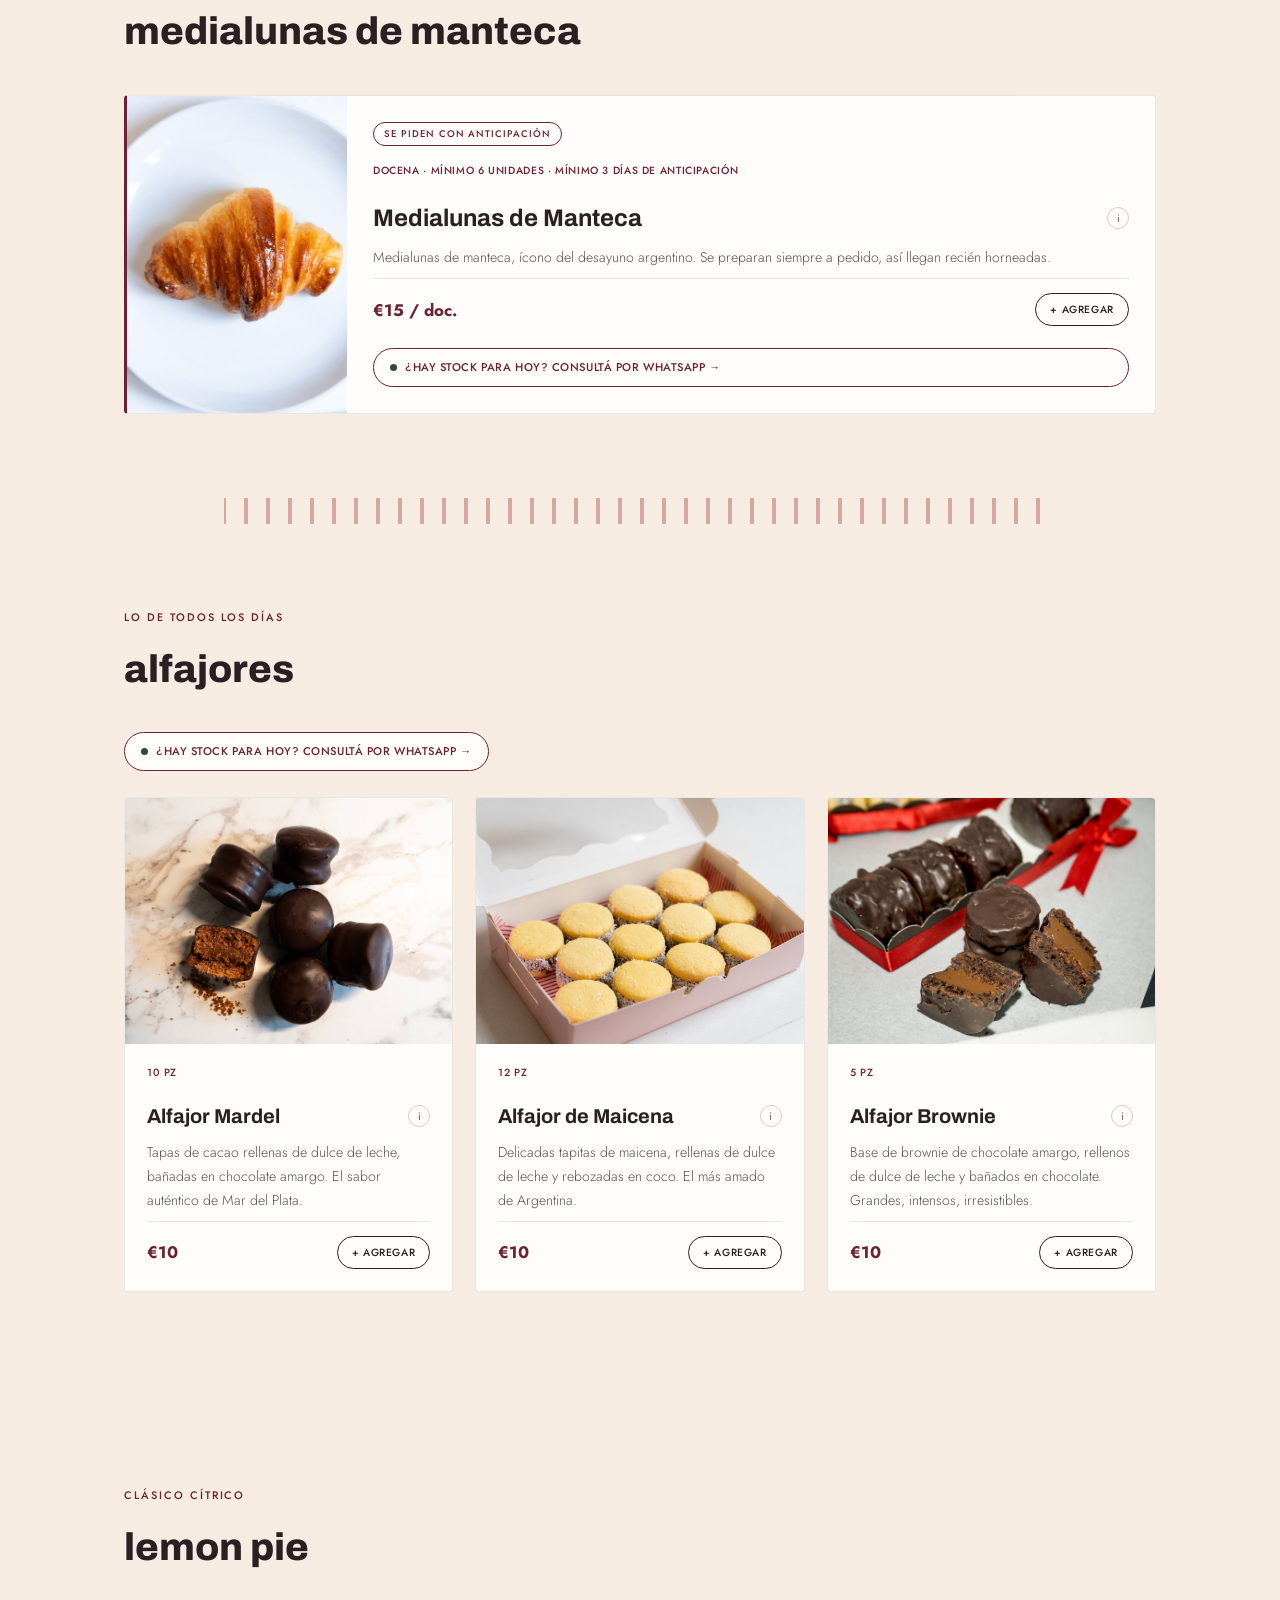
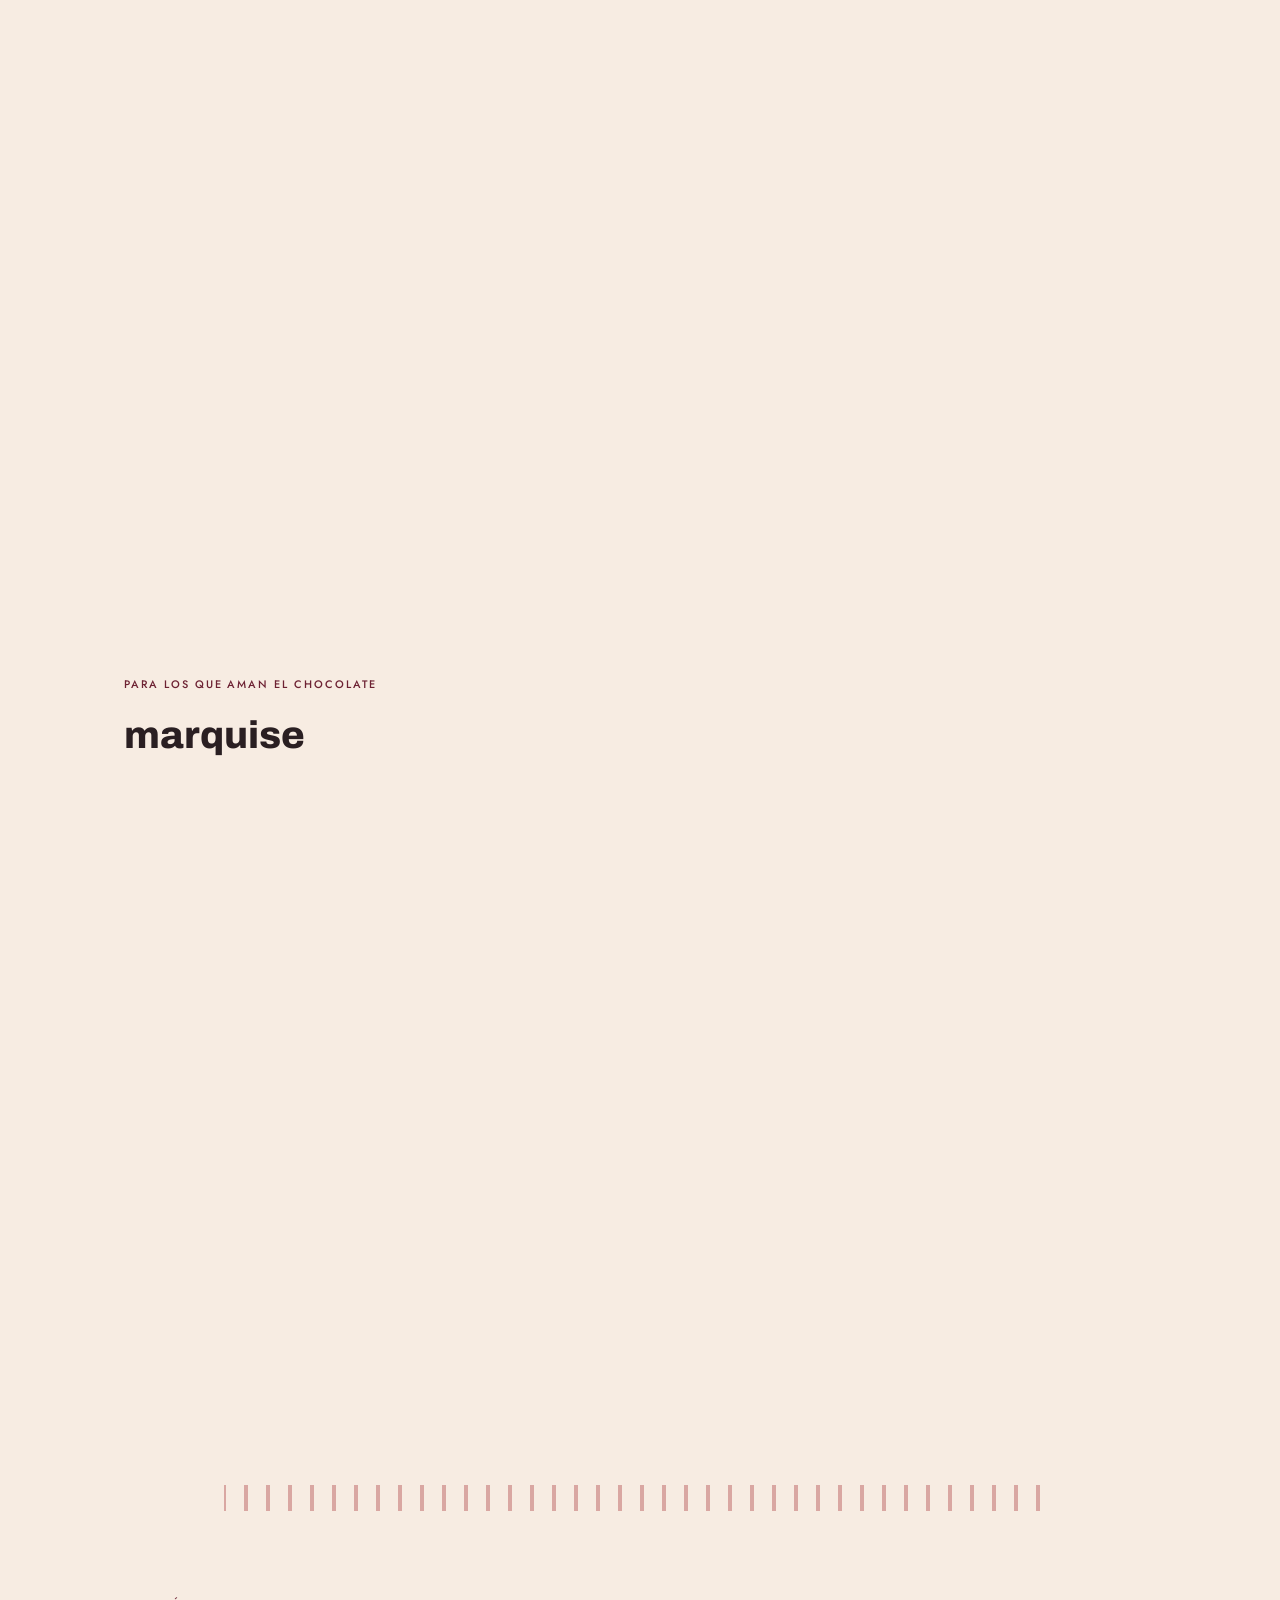
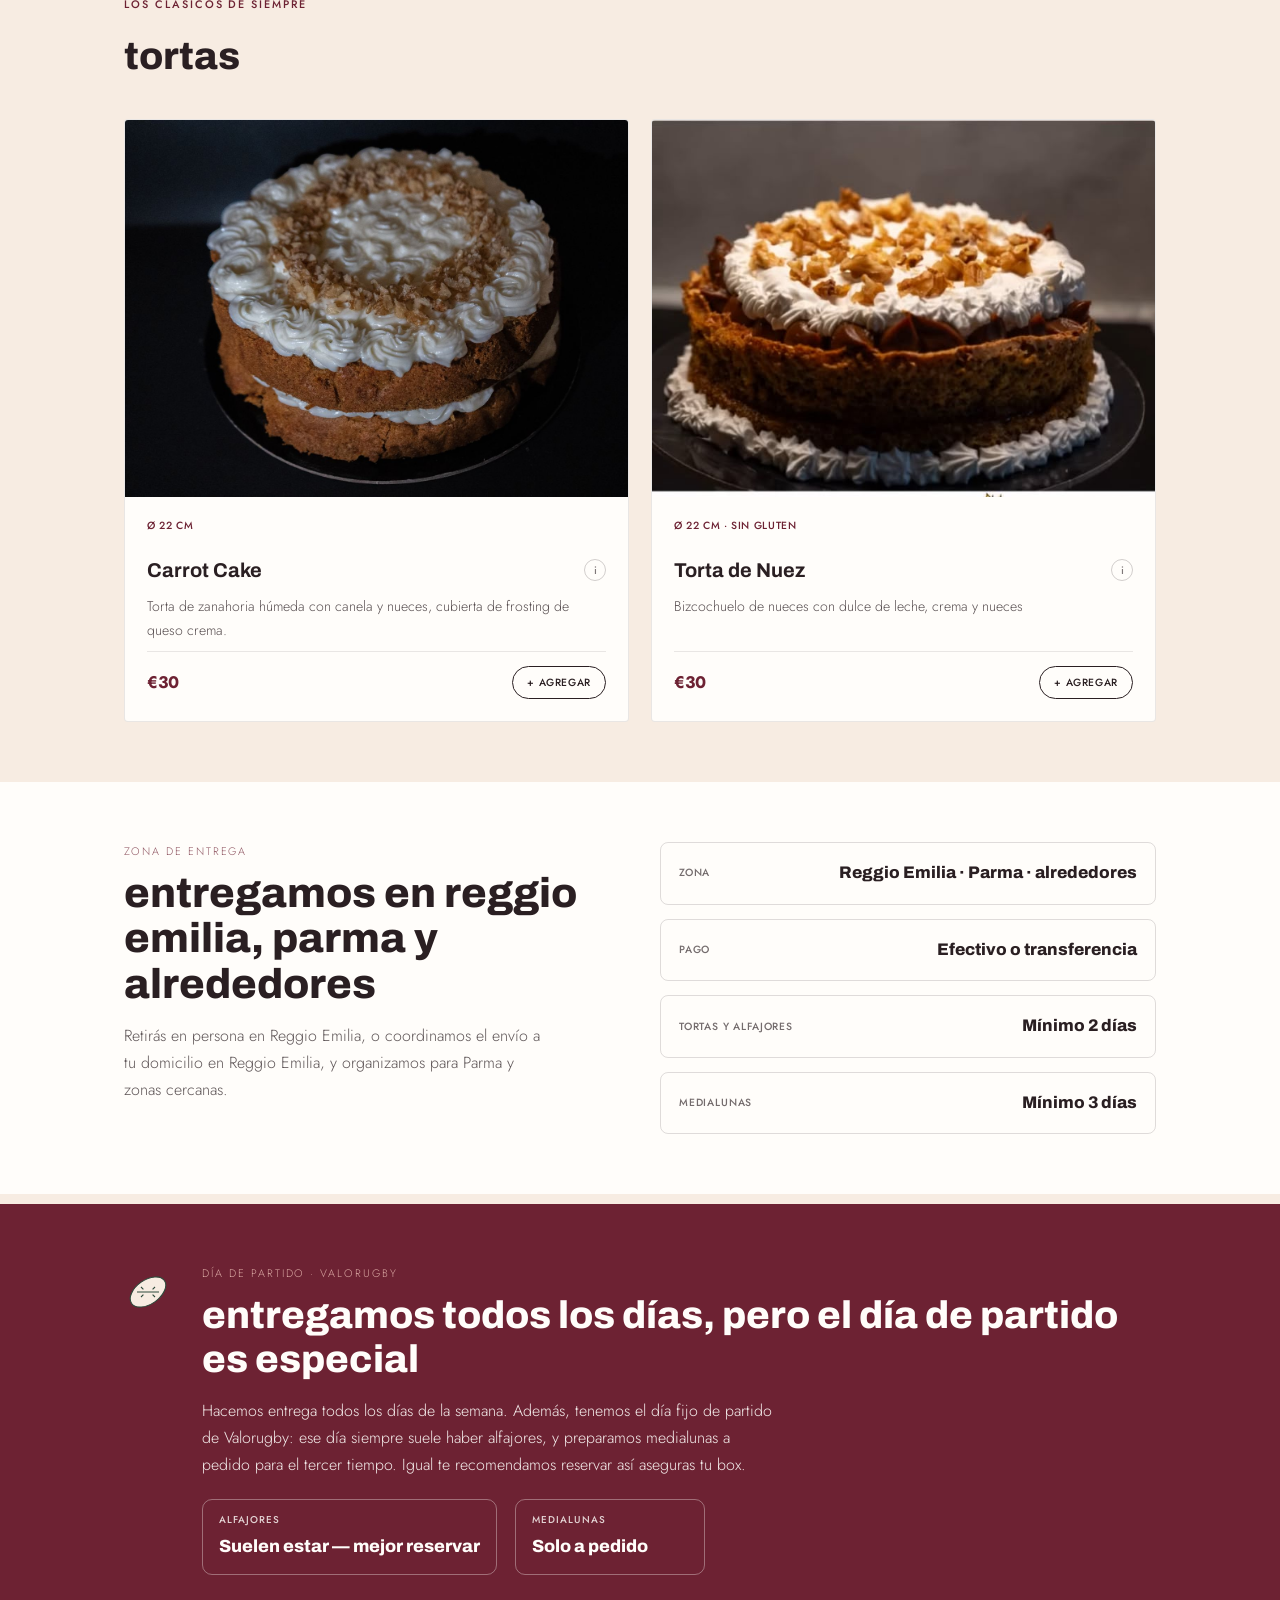
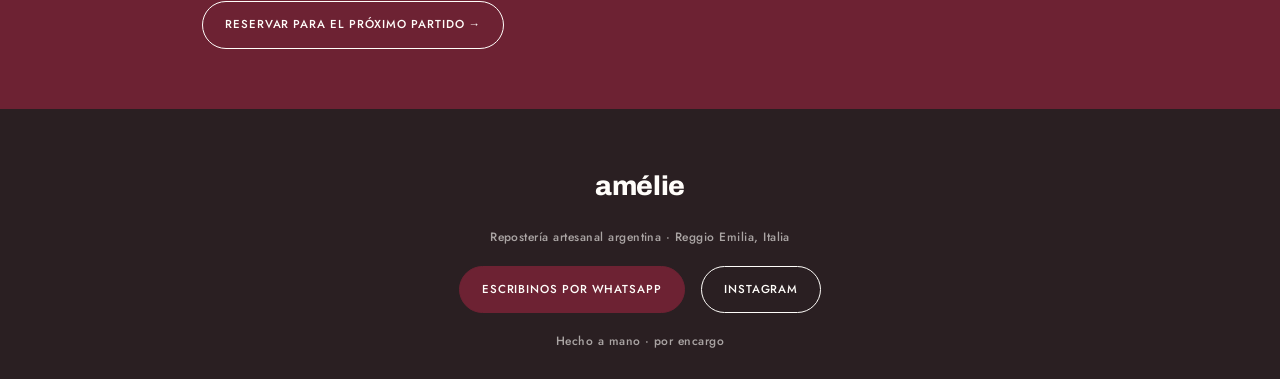
==== commit e8202a71: "Add files via upload" ====
--- a/index.html
+++ b/index.html
@@ -5,6 +5,10 @@
 <meta name="viewport" content="width=device-width, initial-scale=1.0">
 <title>amélie — Repostería Artesanal Argentina en Reggio Emilia</title><link rel="icon" type="image/svg+xml" href="favicon.svg">
 <meta name="description" content="Dulces artesanales argentinos en Reggio Emilia. Alfajores, lemon pie, marquise, tortas y medialunas hechos a mano por encargo.">
+<link rel="canonical" href="https://www.amelie-argentina.com/">
+<link rel="alternate" hreflang="es" href="https://www.amelie-argentina.com/">
+<link rel="alternate" hreflang="it" href="https://www.amelie-argentina.com/it.html">
+<link rel="alternate" hreflang="x-default" href="https://www.amelie-argentina.com/">
 
 <link rel="preconnect" href="https://fonts.googleapis.com">
 <link rel="preconnect" href="https://fonts.gstatic.com" crossorigin>
@@ -69,6 +73,14 @@
   <div class="wrap">
     <a href="#top" class="brand">amélie</a>
     <div class="top-mid">
+      <div class="nav-menu-wrap">
+        <button class="nav-menu-btn" id="nav-menu-btn">Menú</button>
+        <nav class="nav-menu-panel" id="nav-menu-panel">
+          <a href="index.html#top">Inicio</a>
+          <a href="nosotros.html">Nosotros</a>
+          <a href="contacto.html">Contacto</a>
+        </nav>
+      </div>
       <div class="lang-switch">
         <a href="index.html" class="active">ES</a>
         <span class="sep">/</span>
@@ -528,5 +540,6 @@
 
 <script src="cart.js"></script>
 <script src="ingredients.js"></script>
+<script src="nav.js"></script>
 </body>
 </html>
--- a/style.css
+++ b/style.css
@@ -69,6 +69,26 @@
   color: var(--borgona);
 }
 .top-mid{ display:flex; align-items:center; gap:16px; }
+
+.nav-menu-wrap{ position:relative; }
+.nav-menu-btn{
+  font-family: var(--mono); font-weight:500; font-size:0.68rem; letter-spacing:0.08em; text-transform:uppercase;
+  background:none; border:1px solid rgba(42,31,34,0.25); border-radius:999px; padding:8px 14px;
+  cursor:pointer; color:var(--tinta); transition: all .2s ease;
+}
+.nav-menu-btn:hover{ border-color:var(--borgona); color:var(--borgona); }
+.nav-menu-panel{
+  display:none; position:absolute; top:calc(100% + 10px); left:0;
+  background:var(--papel); border:1px solid rgba(42,31,34,0.12); border-radius:8px;
+  box-shadow:0 14px 30px rgba(42,31,34,0.15); min-width:200px; padding:8px; z-index:60;
+  flex-direction:column; gap:2px;
+}
+.nav-menu-panel.open{ display:flex; }
+.nav-menu-panel a{
+  text-decoration:none; color:var(--tinta); font-family:var(--body); font-weight:300; font-size:0.9rem;
+  padding:10px 12px; border-radius:6px; transition: background .15s ease;
+}
+.nav-menu-panel a:hover{ background: var(--crema-oscuro); color:var(--borgona); }
 .lang-switch{ display:flex; align-items:center; gap:6px; font-family: var(--mono); font-weight:500; font-size: 0.68rem; letter-spacing:0.1em; text-transform:uppercase; }
 .lang-switch a{ text-decoration:none; opacity:0.5; padding:3px 7px; border-radius:999px; transition: all .2s ease; }
 .lang-switch a.active{ opacity:1; border:1px solid var(--borgona); color: var(--borgona); }
@@ -101,17 +121,21 @@
   max-width: 640px; width:100%;
   margin: 0; padding-left: 6vw;
 }
+
 .hero-bar{
   display:block;
-  width: 340px;
+  width: min(340px, 55vw);
   height: 7px;
   background: var(--rosa-viejo);
-  margin: 28px 0 30px;
-}
-.hero h1{
+  margin: 28px 0 32px;
+
+}
+
+  .hero h1{
   font-family: var(--display); font-weight:800; font-style:normal;
-  text-transform:lowercase;
-  font-size: 132px; letter-spacing: -0.04em; line-height: 0.85; margin:0;
+  text-transform:lowercase; letter-spacing:-0.04em;
+  font-size: clamp(3rem, 17vw, 132px); line-height:0.85; margin:0;
+
 }
 .hero-tagline-caps{
   font-family: var(--body); font-weight:300; text-transform:uppercase;
@@ -193,6 +217,8 @@
 .catalog-intro p{ max-width:480px; margin: 0 auto; opacity:0.7; font-weight:300; }
 
 section.category{ padding: 50px 0; }
+
+
 .cat-head{ margin-bottom: 30px; }
 .cat-head h3{
   font-family: var(--display); font-weight:800; text-transform:lowercase;
@@ -396,7 +422,7 @@
 @media (max-width: 640px){
   .matchday-grid{ grid-template-columns: 1fr; }
   .matchday-icon{ width:38px; height:38px; }
-  .top-mid{ display:none; }
+  .lang-switch{ display:none; }
 }
 
 @media (prefers-reduced-motion: reduce){
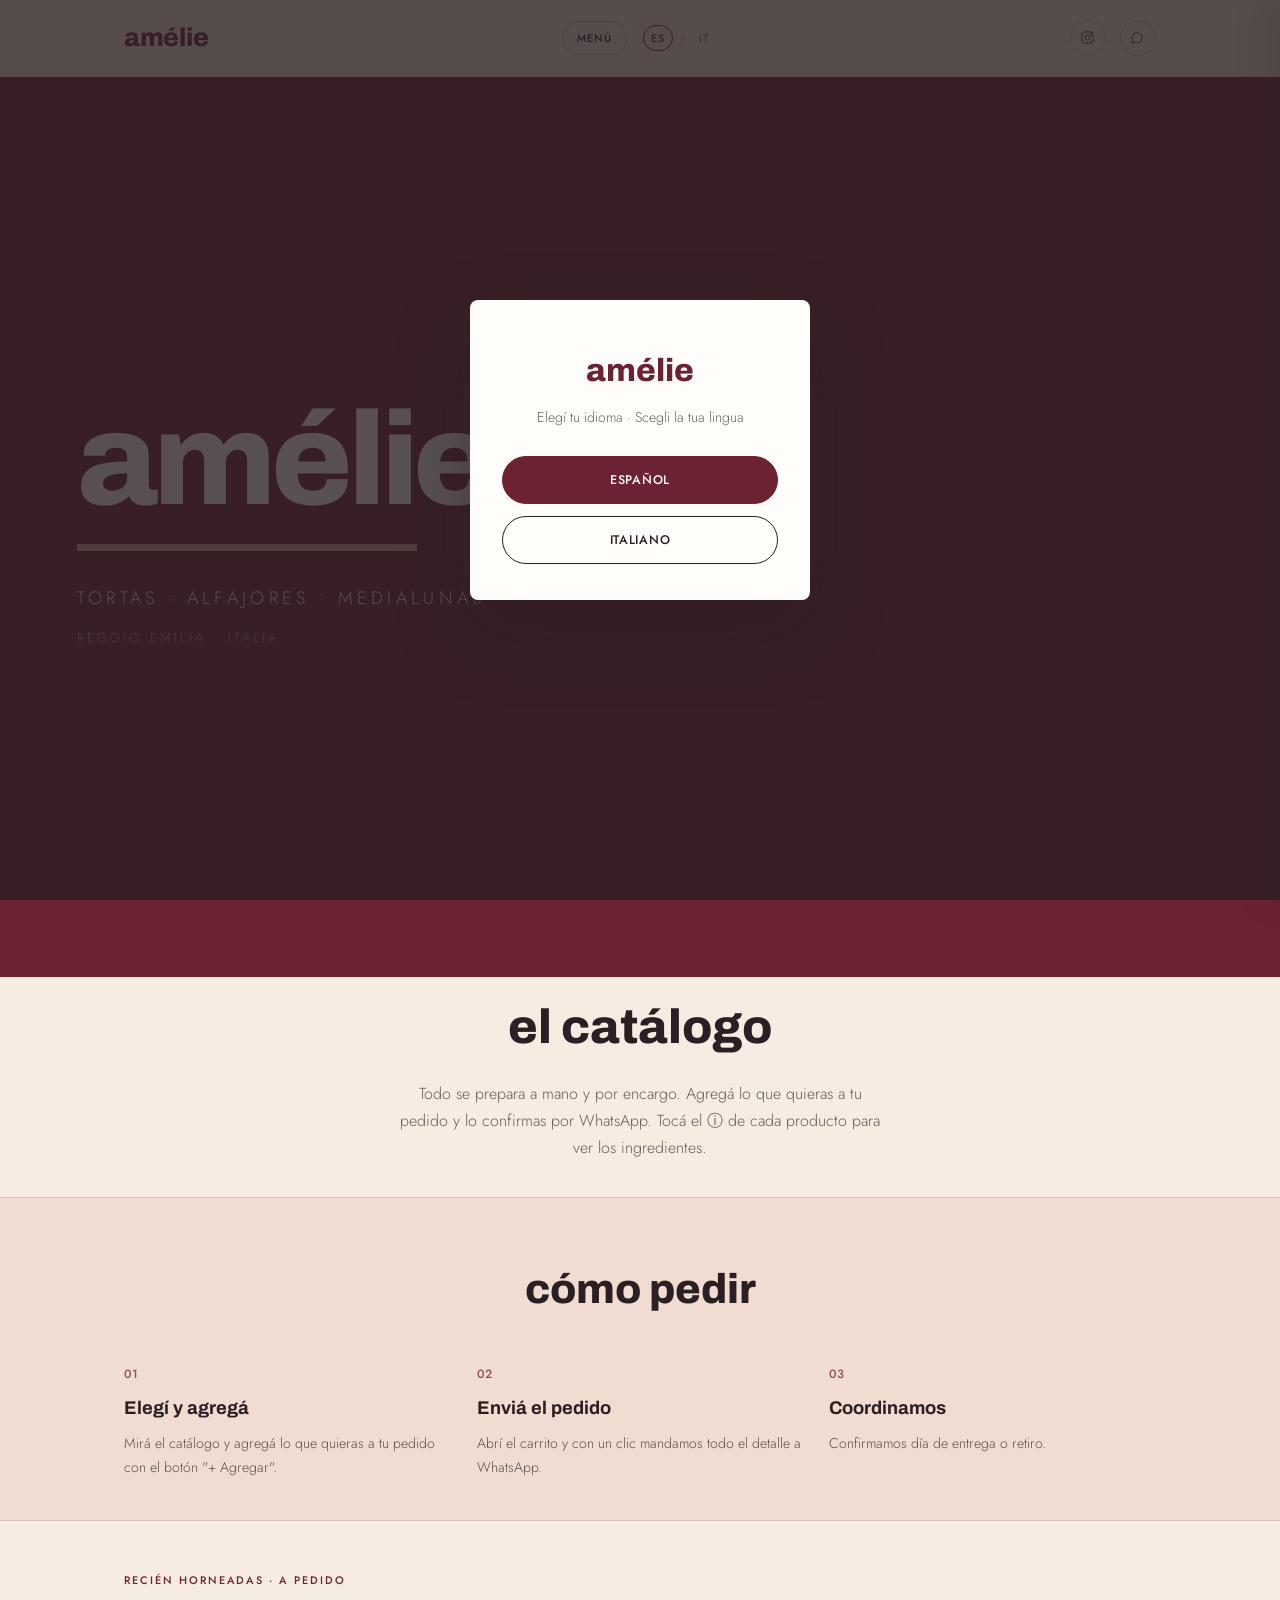
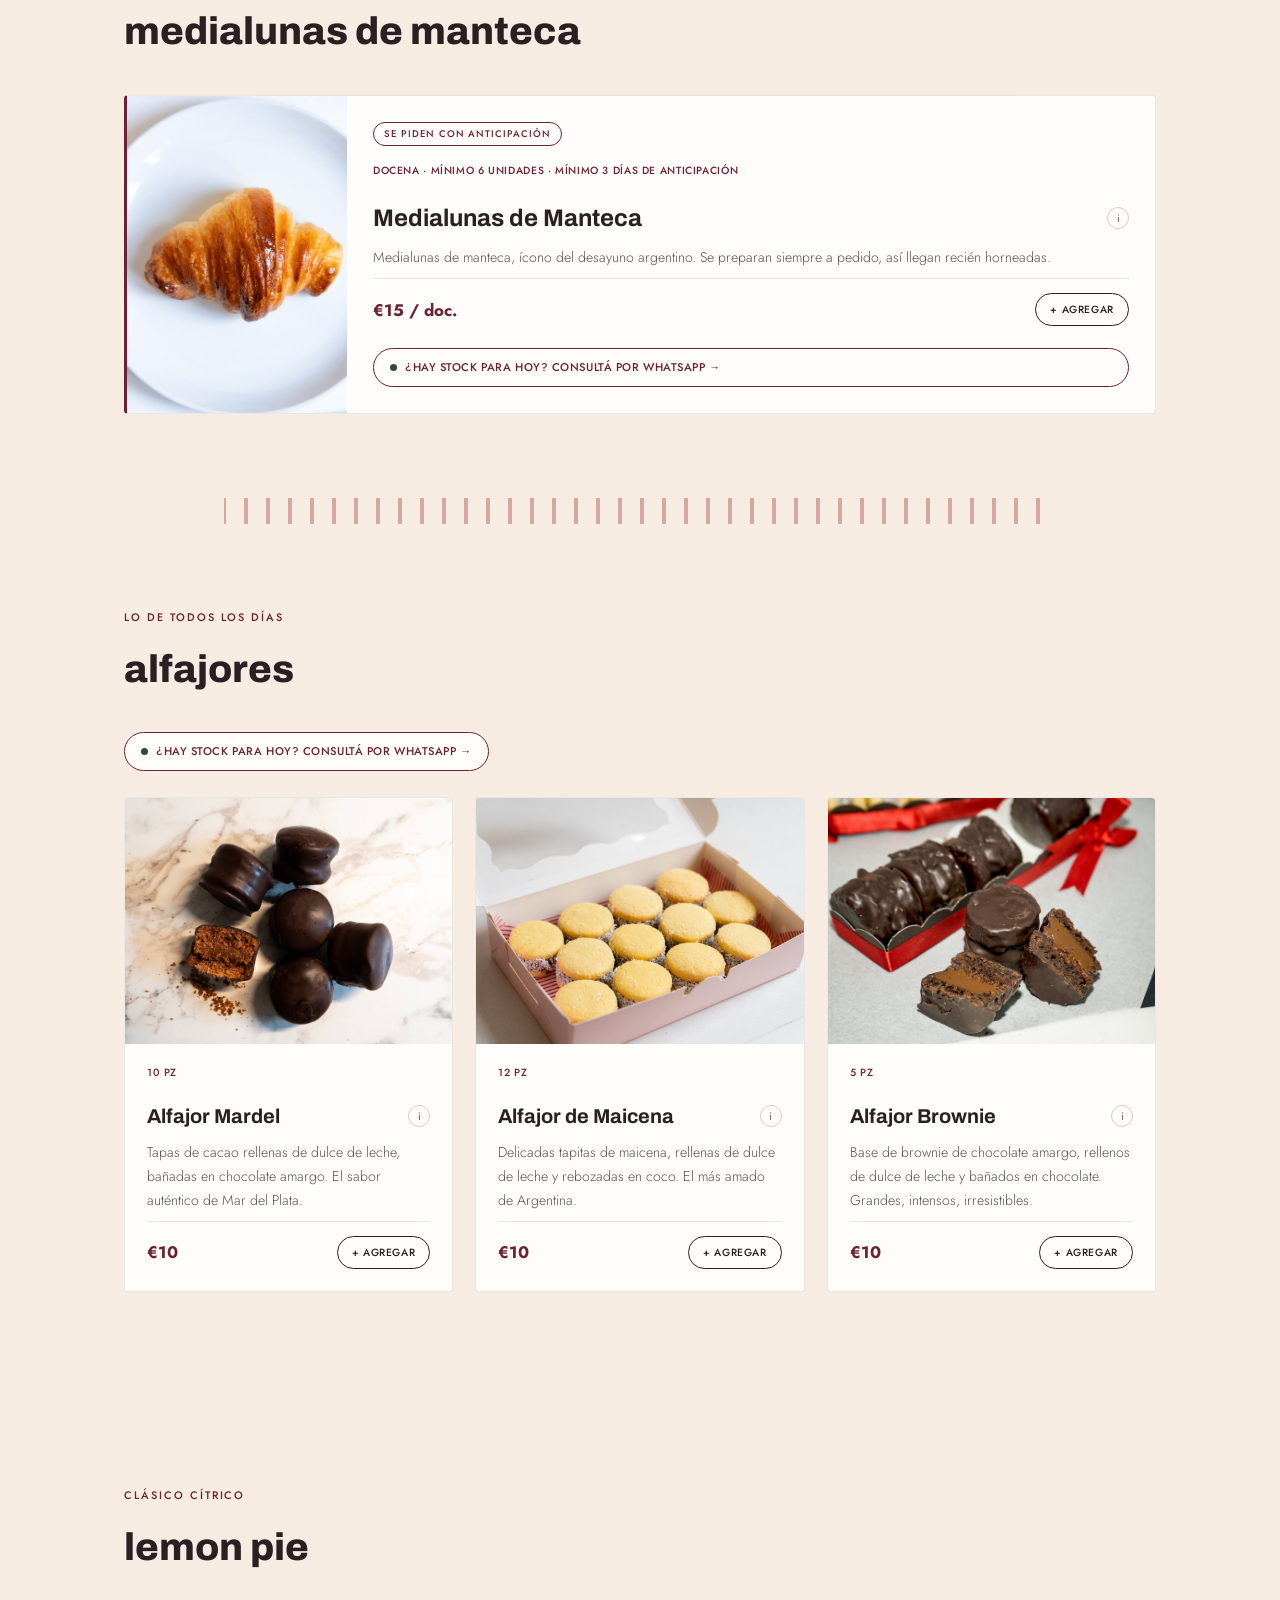
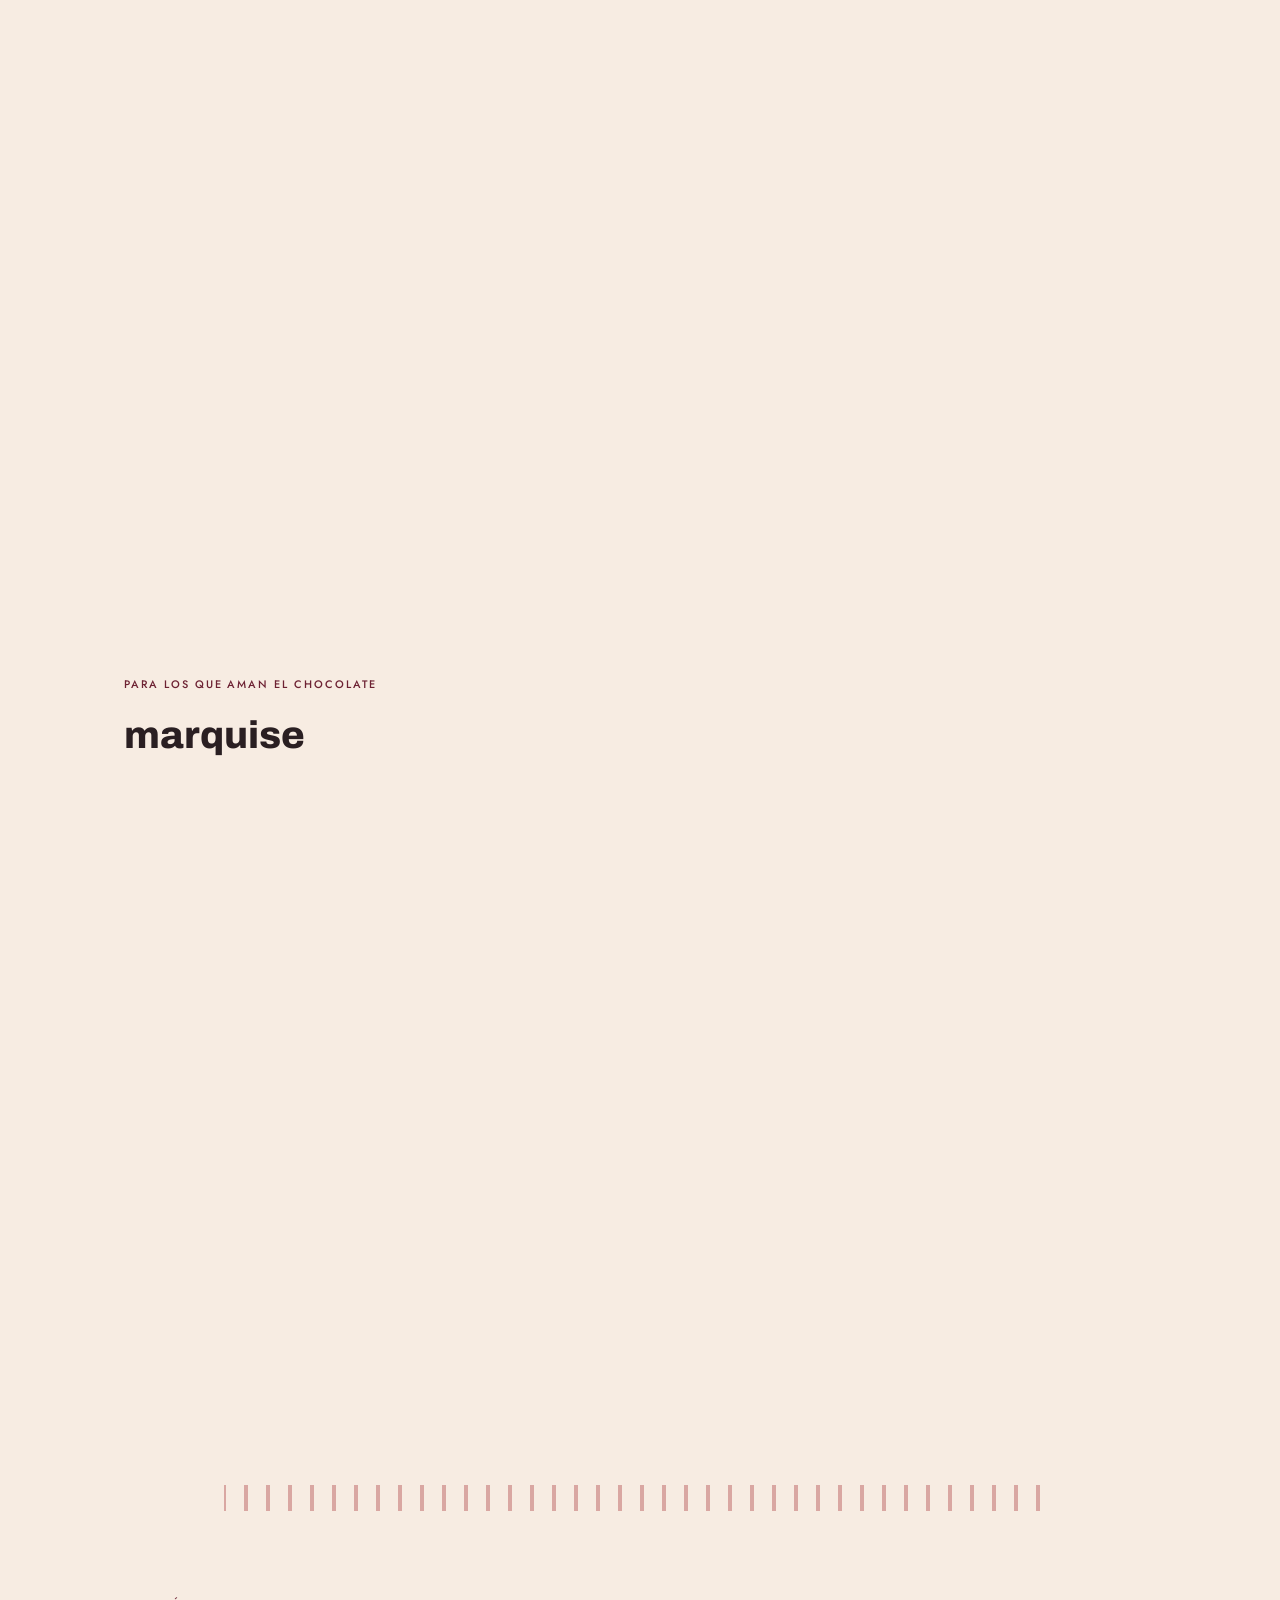
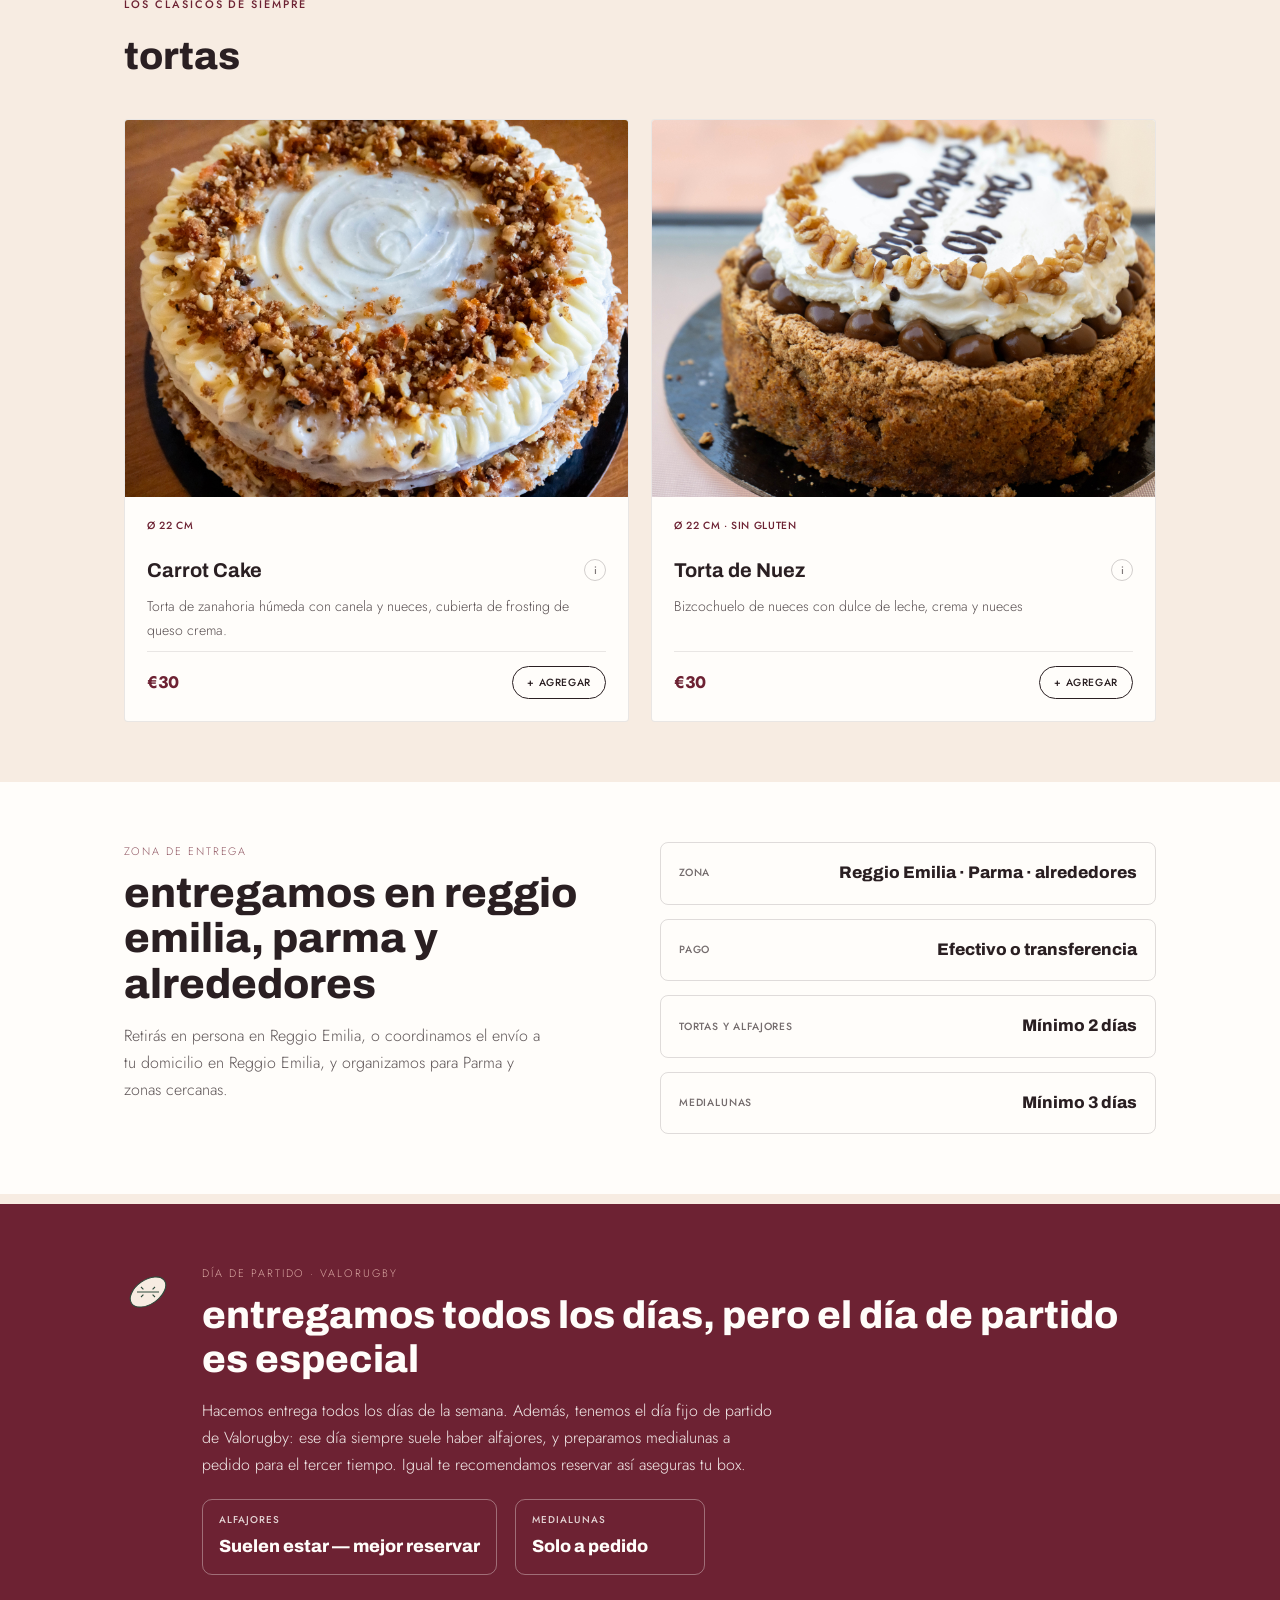
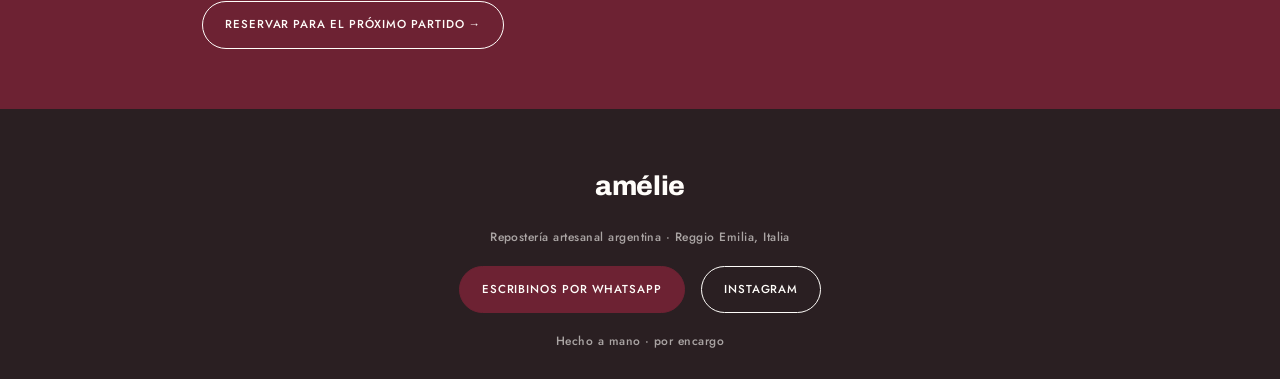
==== commit 930089aa: "Update index.html" ====
--- a/index.html
+++ b/index.html
@@ -382,7 +382,7 @@
     <div class="card-grid">
 
       <article class="pcard">
-        <div class="pcard-photo"><img src="img/carrotcake.jpg" alt="Carrot Cake"></div>
+        <div class="pcard-photo"><img src="img/carrot.cake.jpg" alt="Carrot Cake"></div>
         <div class="pcard-body">
           <p class="pcard-sub">ø 22 cm</p>
           <div class="title-row">
@@ -398,7 +398,7 @@
       </article>
 
       <article class="pcard">
-        <div class="pcard-photo"><img src="img/nuez.jpeg" alt="Torta de Nuez"></div>
+        <div class="pcard-photo"><img src="img/nuez.jpg" alt="Torta de Nuez"></div>
         <div class="pcard-body">
           <p class="pcard-sub">ø 22 cm · sin gluten</p>
           <div class="title-row">
--- a/style.css
+++ b/style.css
@@ -252,6 +252,8 @@
   display:flex; align-items:center; justify-content:space-between; gap:10px;
 }
 .price{ font-family: var(--mono); font-weight:700; font-size:1.05rem; color: var(--borgona); }
+
+
 
 .add-btn{
   font-family: var(--mono); font-weight:500; font-size:0.65rem; letter-spacing:0.06em; text-transform:uppercase;
@@ -514,3 +516,85 @@
 
 .cat-head + .stock-link{ margin-bottom: 26px; }
 .pcard-foot + .stock-link{ margin-top: 14px; }
+
+/* ---------- páginas de contenido (nosotros, contacto, explicativas) ---------- */
+.page-hero{
+  background: var(--borgona);
+  color: var(--papel);
+  padding: 100px 0 74px;
+}
+.page-hero .eyebrow{ color: var(--rosa-viejo); }
+.page-hero h1{
+  font-family: var(--display); font-weight:800; text-transform:lowercase;
+  font-size: clamp(2.2rem, 6vw, 3.4rem); margin: 10px 0 0; line-height:1.05;
+}
+
+.content{ padding: 72px 0; }
+.content + footer{ margin-top: 20px; }
+.content-inner{ max-width: 680px; }
+.content-inner p{ opacity:0.85; font-weight:300; font-size:1.02rem; margin: 0 0 18px; }
+.content-inner h2{
+  font-family: var(--display); font-weight:800; text-transform:lowercase;
+  font-size: clamp(1.6rem, 3.5vw, 2.1rem); margin: 40px 0 16px;
+}
+.content-inner h2:first-child{ margin-top:0; }
+
+.about-grid{
+  display:grid; grid-template-columns: 280px 1fr; gap: 46px; align-items:start;
+}
+.about-photo{
+  aspect-ratio: 268/420; border-radius: 8px; overflow:hidden;
+  background: var(--crema-oscuro); border: 1px solid rgba(42,31,34,0.1);
+}
+.about-photo img{ width:100%; height:100%; object-fit:cover; }
+.about-signoff{
+  font-family: var(--display); font-weight:800; text-transform:lowercase;
+  color: var(--borgona); font-size:1.2rem; margin-top: 26px !important;
+}
+
+.values-row{
+  display:grid; grid-template-columns: repeat(auto-fit, minmax(150px,1fr));
+  gap: 18px; margin-top: 40px;
+}
+.value-item{
+  text-align:center; padding: 22px 14px; background: var(--crema-oscuro); border-radius:8px;
+}
+.value-item p{
+  font-family: var(--mono); font-weight:500; font-size:0.72rem; letter-spacing:0.06em;
+  text-transform:uppercase; margin:0; opacity:0.85;
+}
+
+.contact-card{
+  background: var(--papel); border:1px solid rgba(42,31,34,0.1); border-radius:10px;
+  padding: 32px; margin-bottom: 36px;
+}
+.contact-card .k{
+  font-family: var(--mono); font-weight:500; font-size:0.65rem; letter-spacing:0.1em;
+  text-transform:uppercase; color: var(--borgona); margin:0 0 8px;
+}
+.contact-number{
+  font-family: var(--display); font-weight:800; font-size: clamp(1.6rem, 4vw, 2.2rem);
+  margin: 0 0 20px; color: var(--tinta);
+}
+.contact-zone{
+  display:flex; gap:24px; flex-wrap:wrap; margin-top: 28px; padding-top: 24px;
+  border-top: 1px solid rgba(42,31,34,0.1);
+}
+.contact-zone div{ font-size:0.9rem; opacity:0.75; }
+.contact-zone strong{ display:block; font-family: var(--mono); font-weight:500; font-size:0.65rem; letter-spacing:0.08em; text-transform:uppercase; color: var(--borgona); margin-bottom:4px; opacity:1; }
+
+.example-grid{
+  display:grid; grid-template-columns: repeat(auto-fit, minmax(200px,1fr)); gap:18px; margin: 24px 0 8px;
+}
+.example-card{
+  background: var(--papel); border:1px solid rgba(42,31,34,0.1); border-radius:8px; overflow:hidden;
+}
+.example-card img{ width:100%; aspect-ratio:4/3; object-fit:cover; }
+.example-card .ex-body{ padding:14px 16px; }
+.example-card .ex-title{ font-family: var(--display); font-weight:700; font-size:1.05rem; margin:0 0 4px; }
+.example-card .ex-desc{ font-size:0.82rem; opacity:0.75; font-weight:300; margin:0; }
+
+@media (max-width: 700px){
+  .about-grid{ grid-template-columns: 1fr; }
+  .about-photo{ max-width:280px; margin:0 auto; }
+}
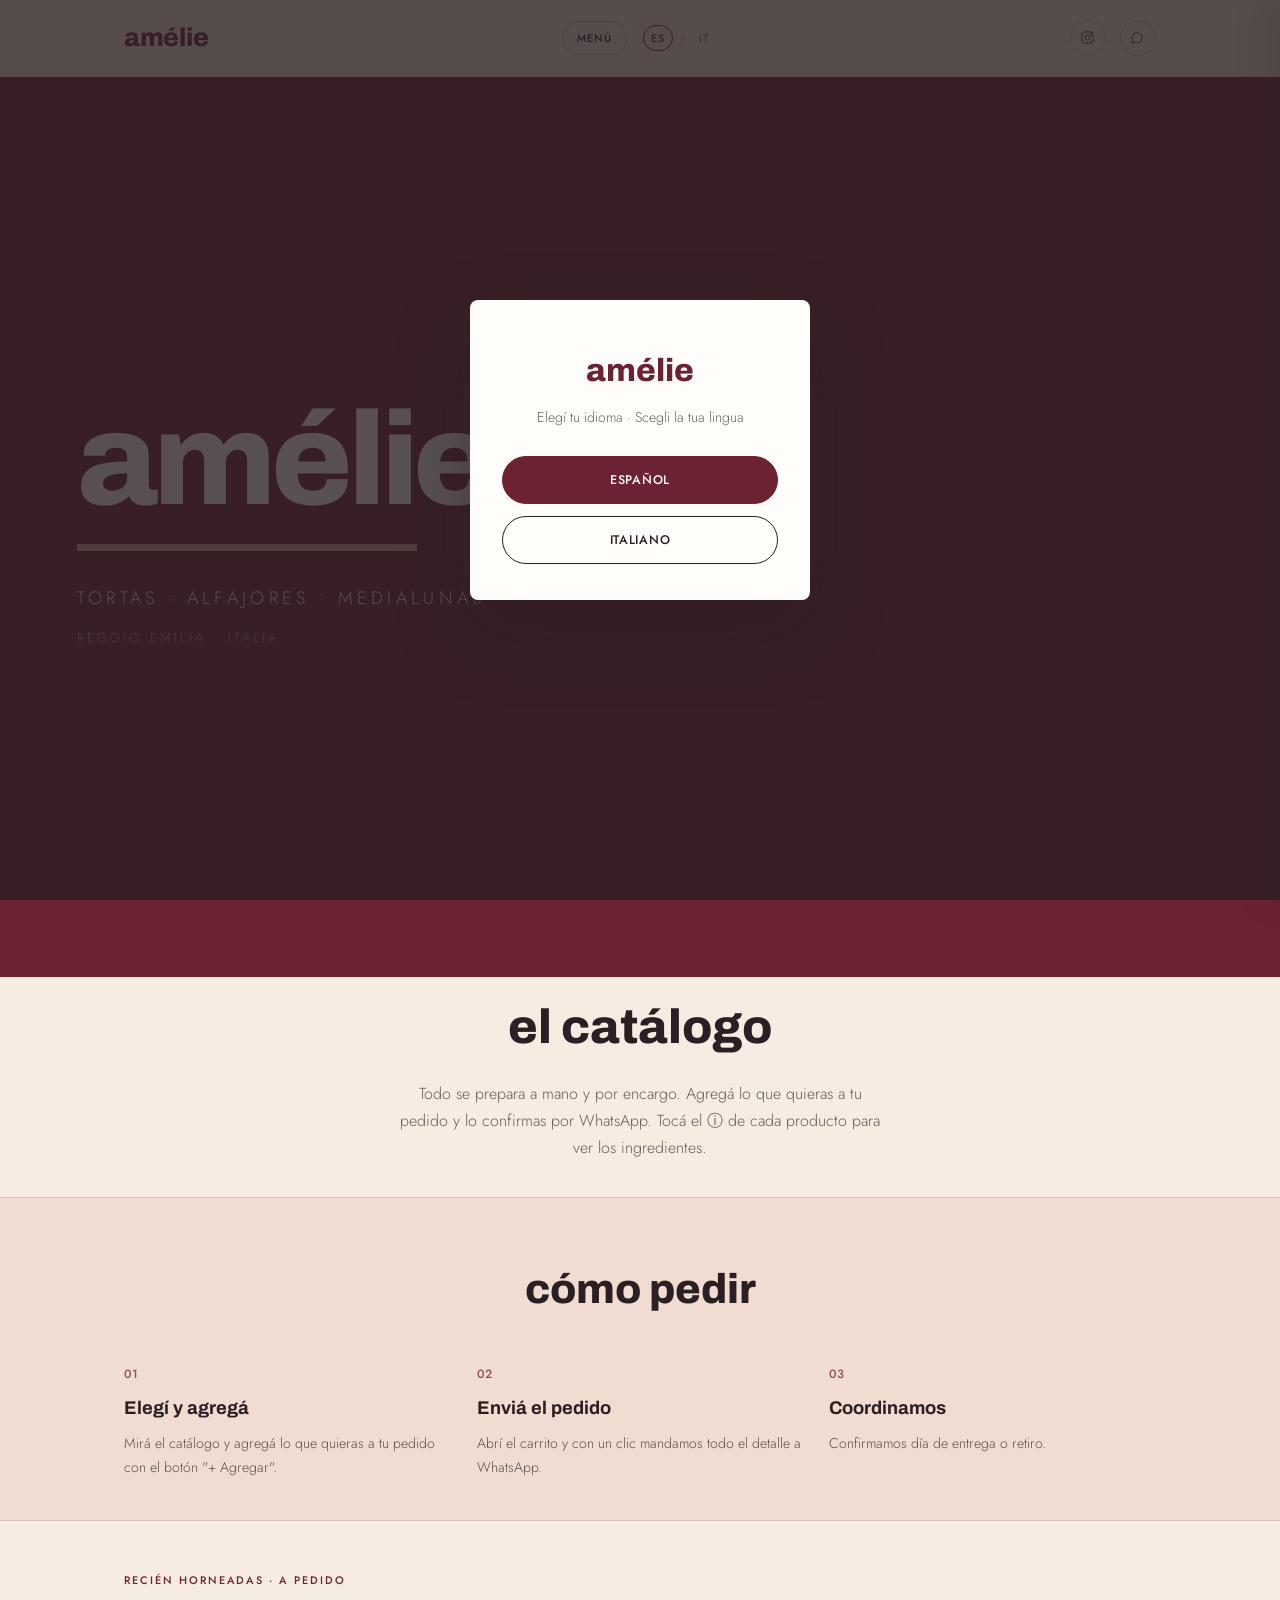
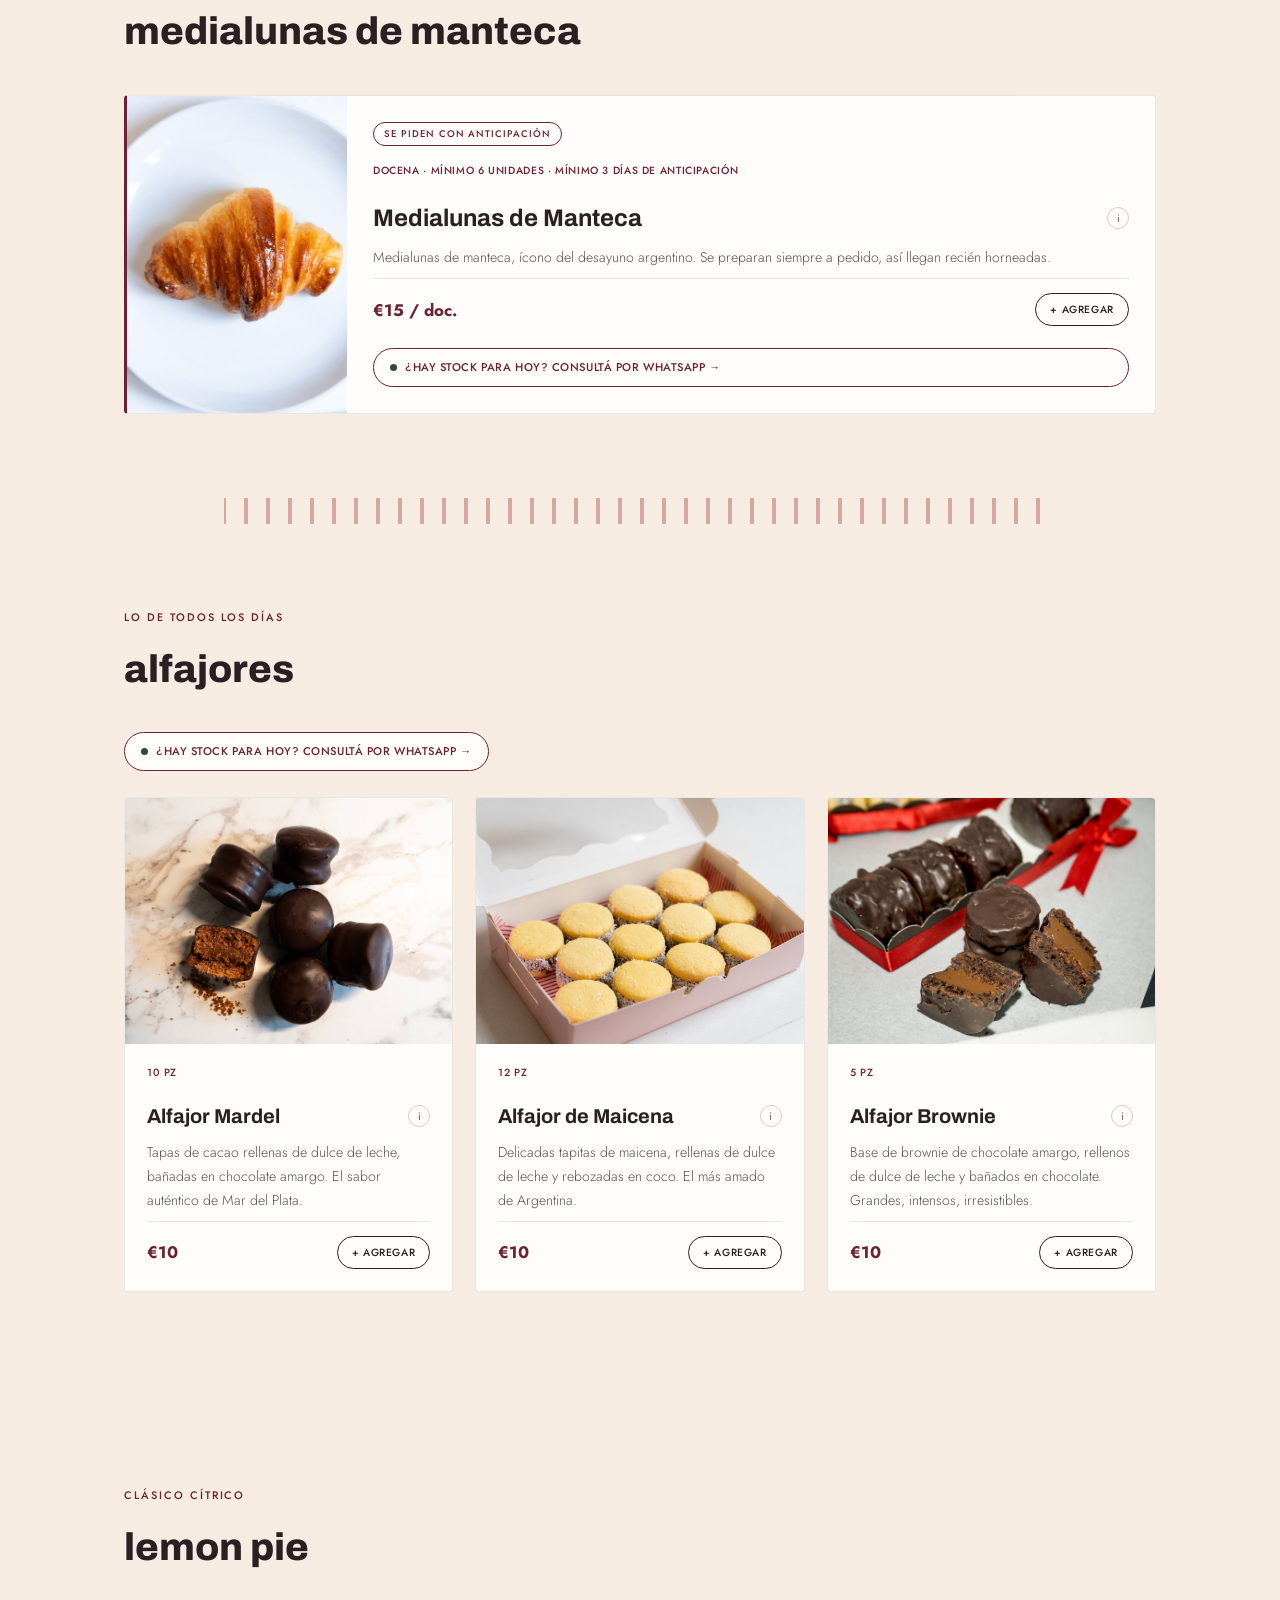
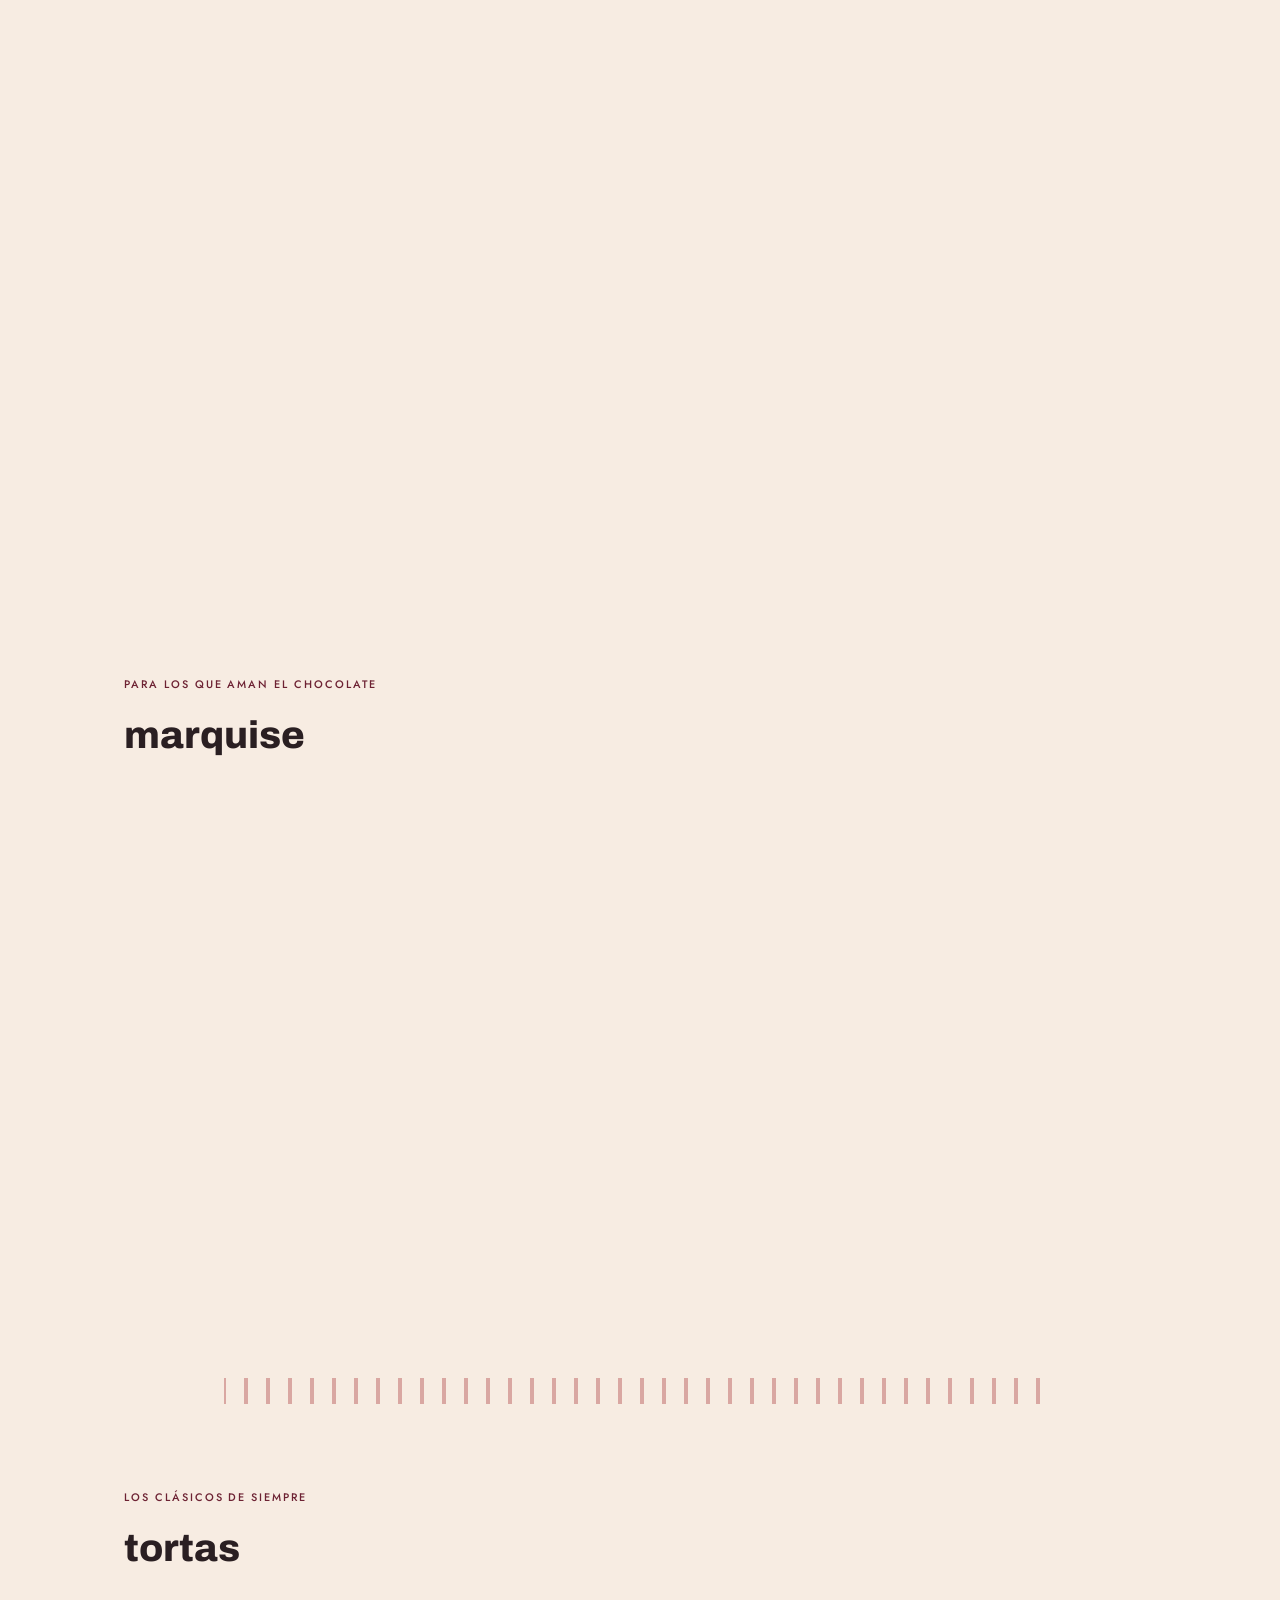
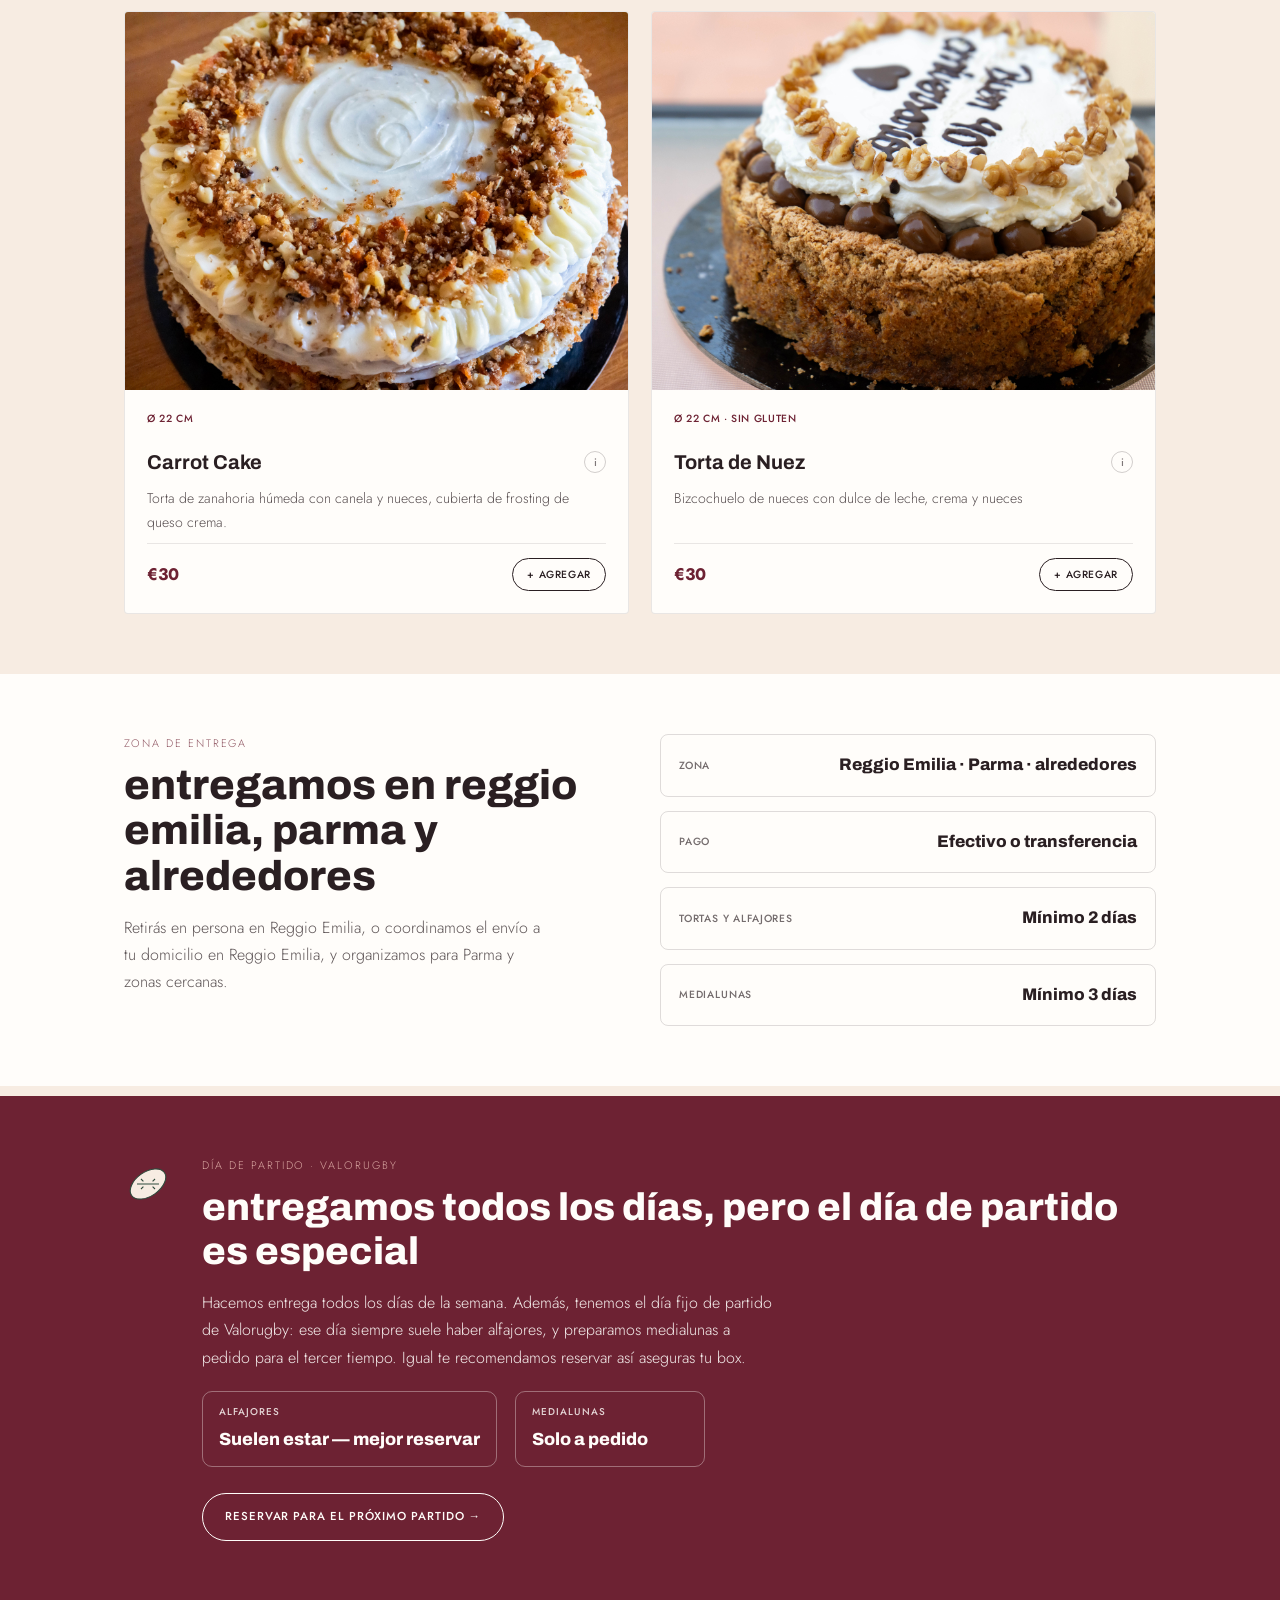
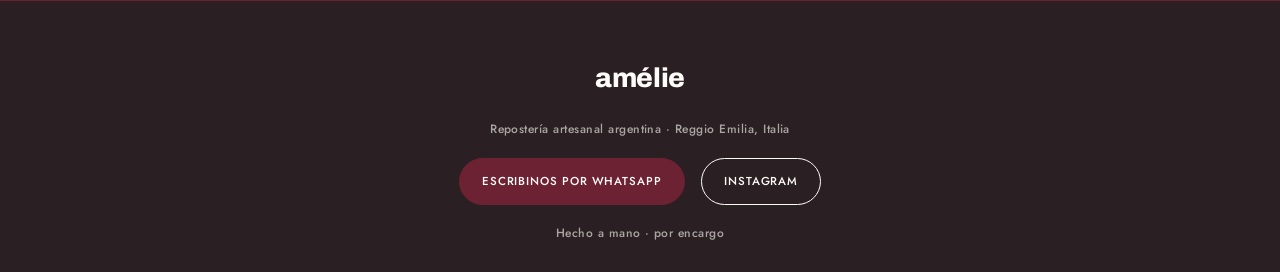
==== commit 7dfd1689: "Update index.html" ====
--- a/index.html
+++ b/index.html
@@ -353,6 +353,21 @@
       </article>
 
       <article class="pcard">
+  <div class="pcard-photo"><img src="img/marquisite.jpeg" alt="Marquisite XL"></div>
+  <div class="pcard-body">
+    <p class="pcard-sub">ø 27 cm · para compartir</p>
+    <div class="title-row">
+      <h4 class="pcard-title">Marquisite XL</h4>
+      <button class="info-btn" data-ing-title="Marquisite XL" data-ing-text="Harina, manteca, chocolate amargo, azúcar, huevos, dulce de leche y crema. A pedido, sin TACC.">i</button>
+    </div>
+    <p class="pcard-desc">Los mismos ingredientes de siempre, en versión XL. Más torta, más dulce de leche, más chocolate.</p>
+    <div class="pcard-foot">
+      <span class="price">€45</span>
+      <button class="add-btn" data-add data-id="marquise-xl" data-name="Marquisite XL (ø27cm)" data-price="45">+ Agregar</button>
+    </div>
+  </div>
+</article>
+      <article class="pcard">
         <div class="pcard-photo"><img src="img/marquisebite.jpg" alt="Marquise Bite"></div>
         <div class="pcard-body">
           <p class="pcard-sub">12 pz · ø 4.5 cm</p>
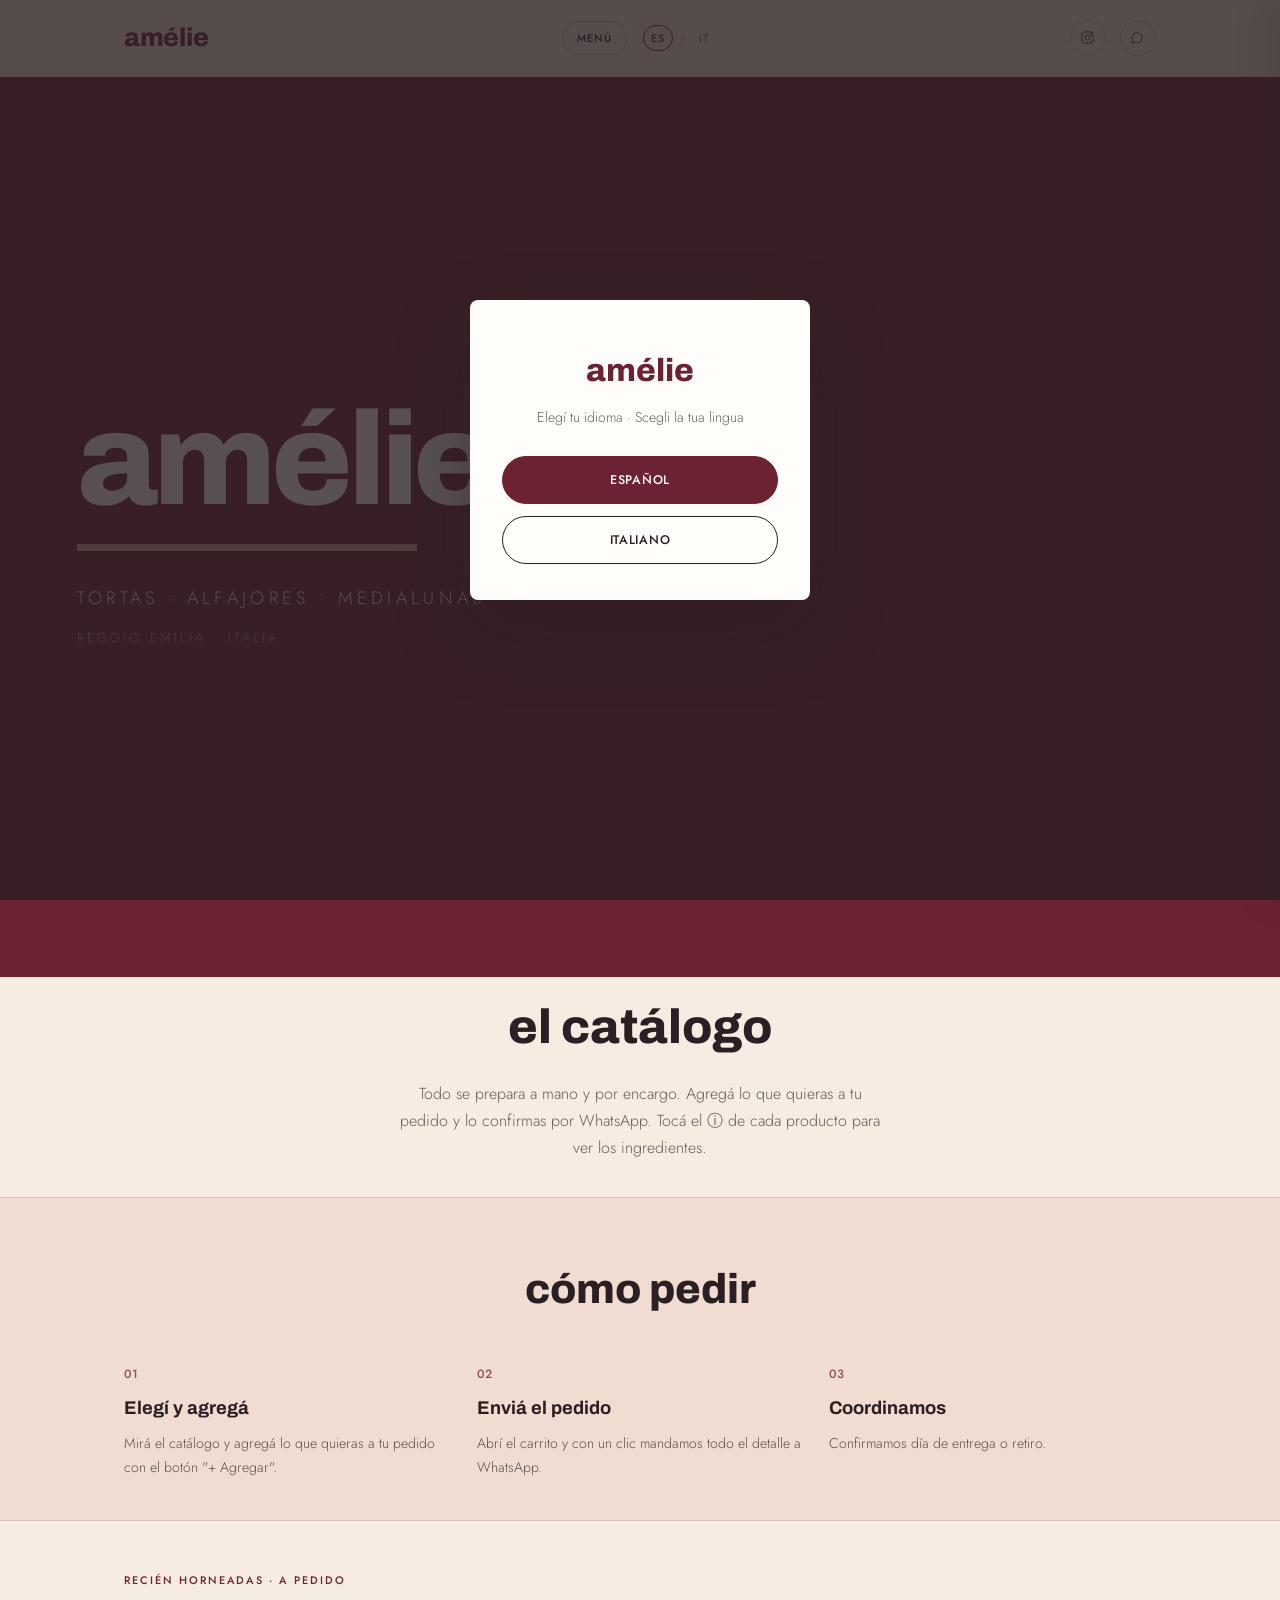
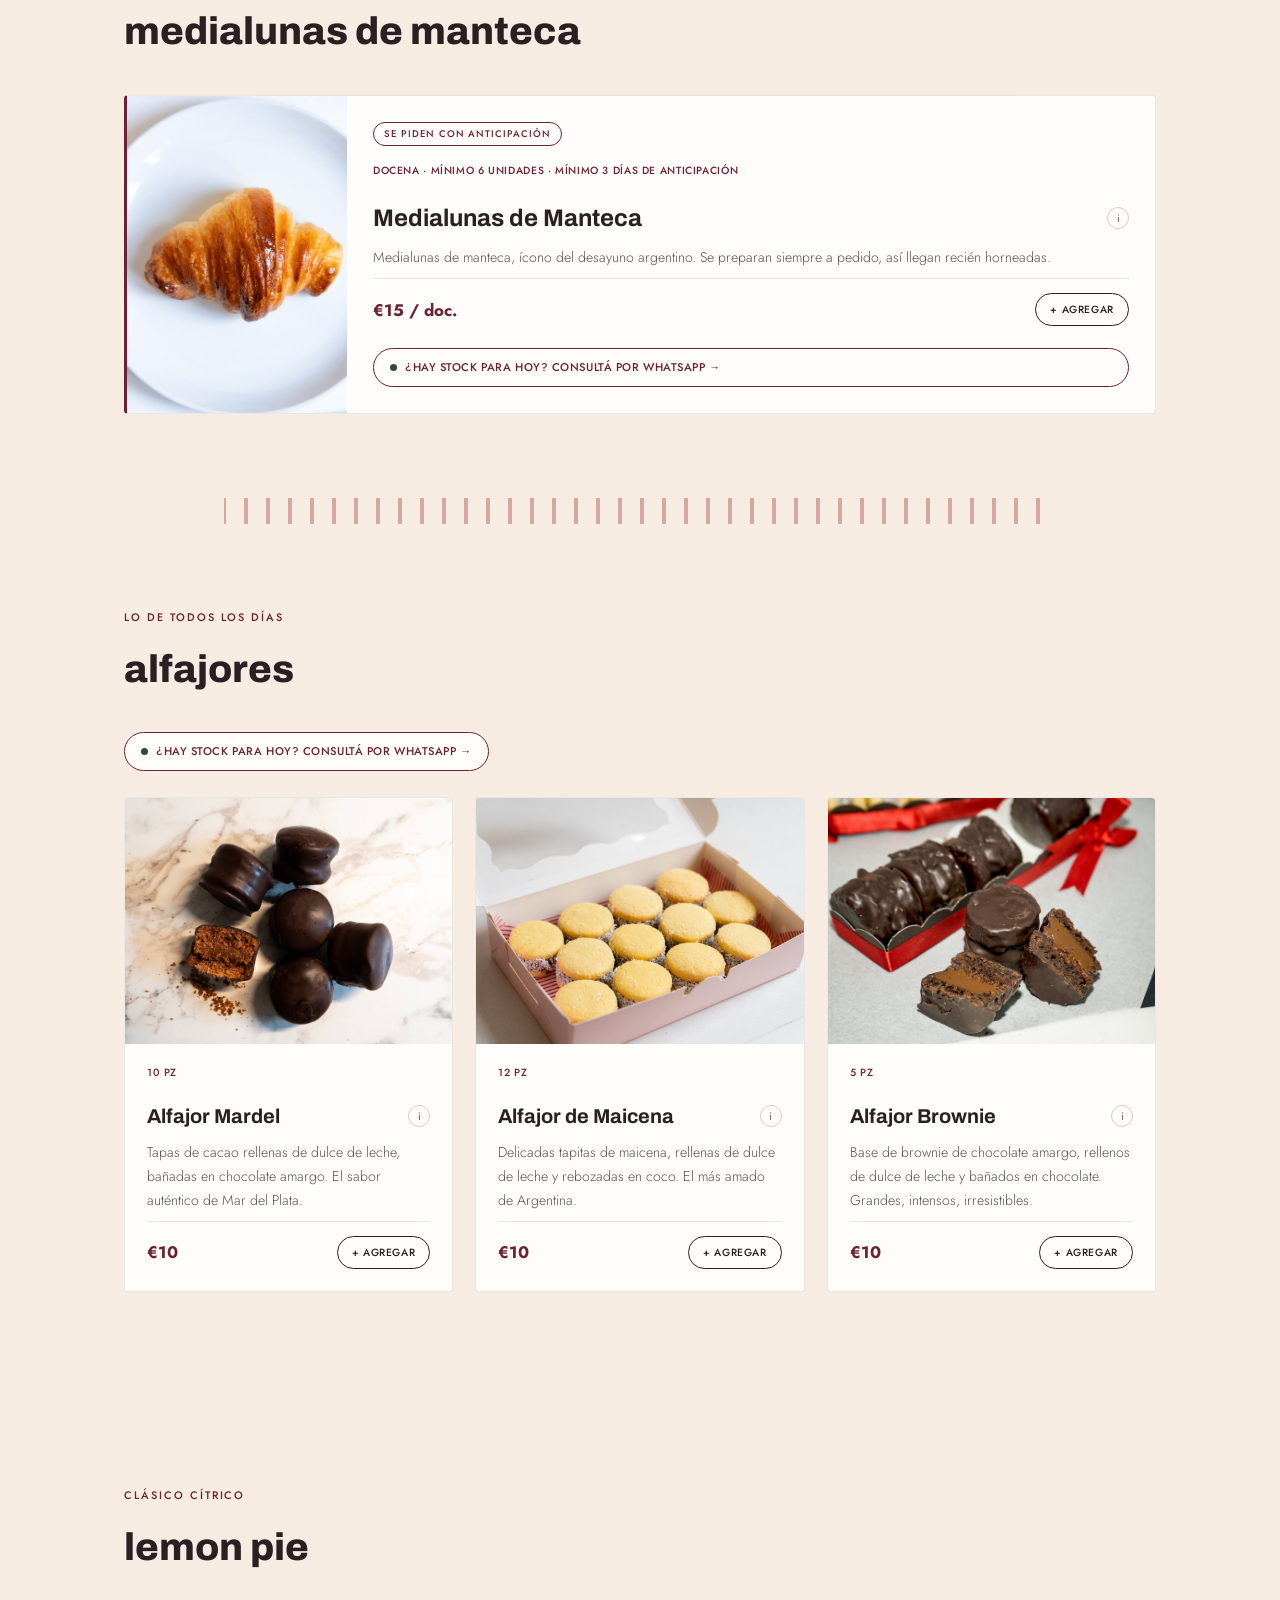
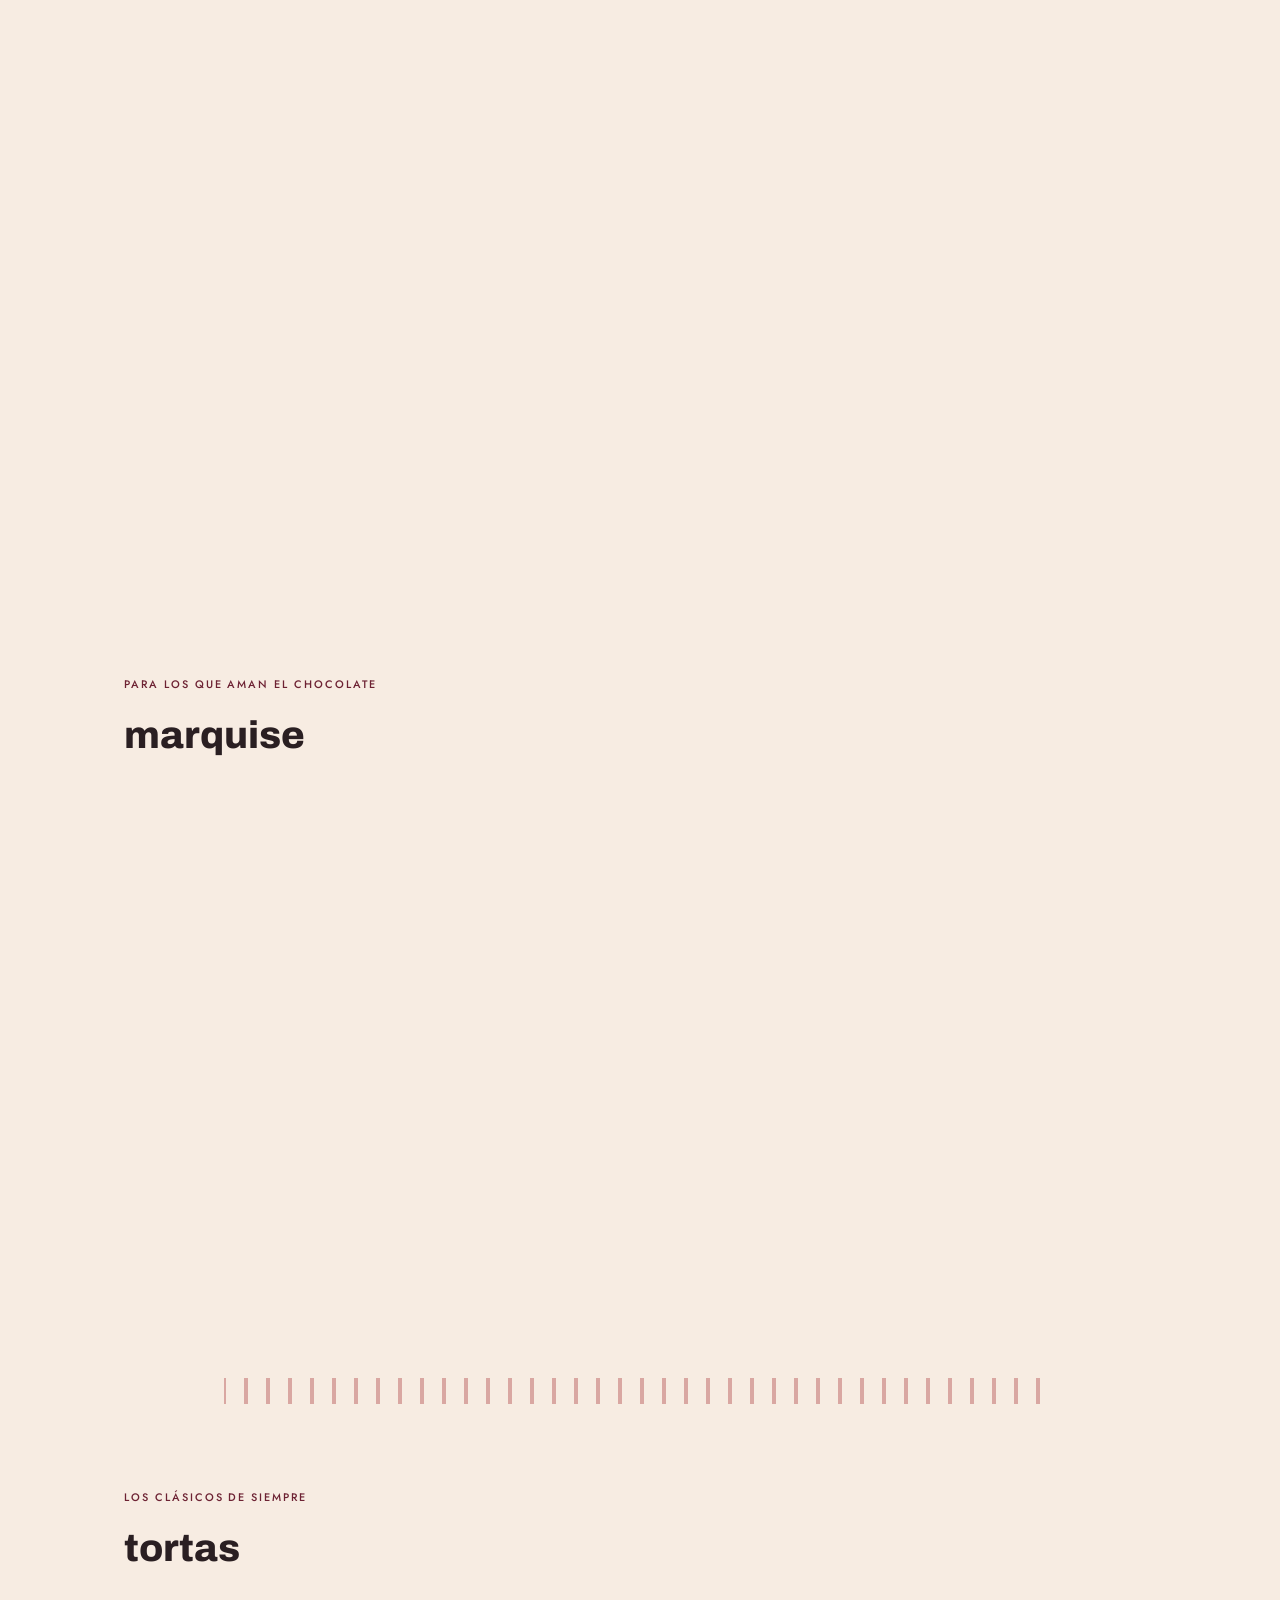
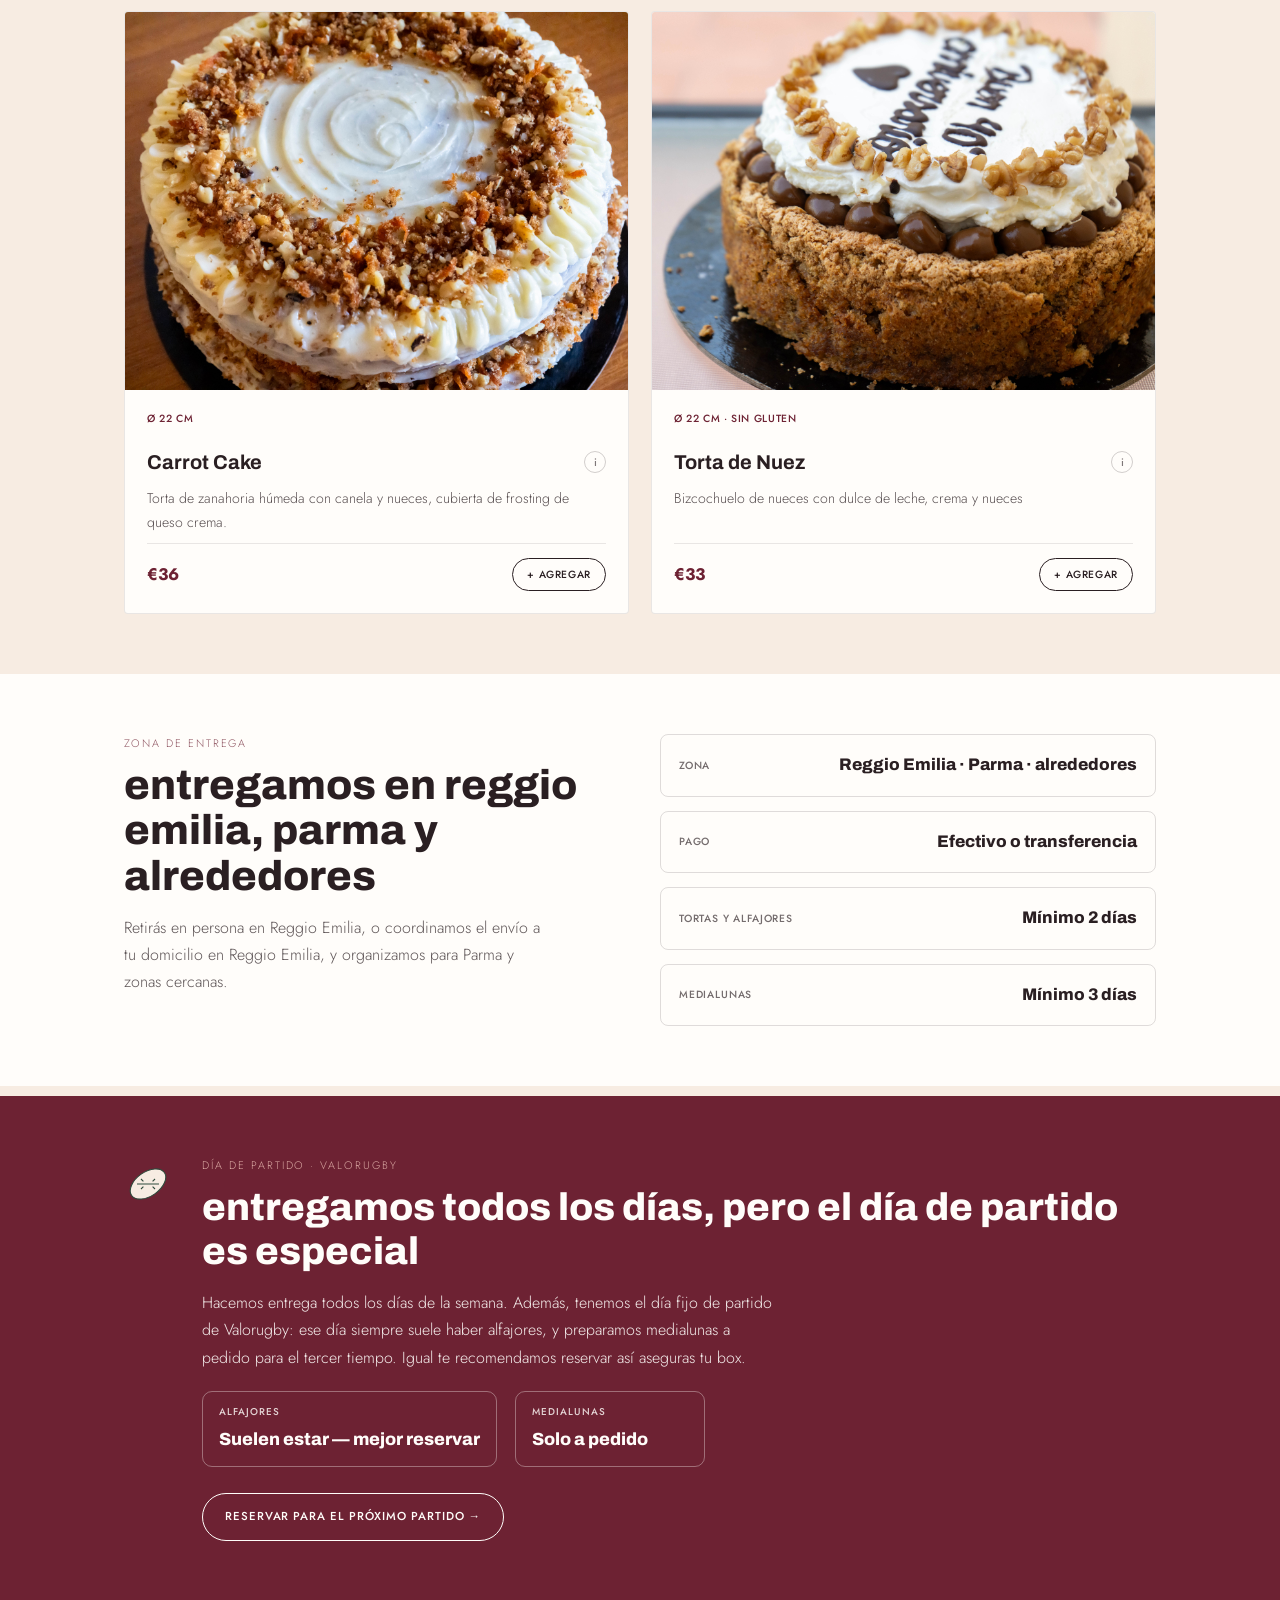
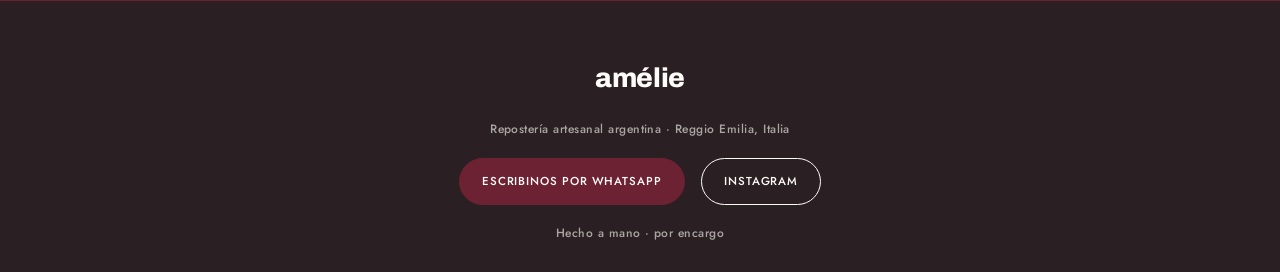
==== commit 78361f65: "Update index.html" ====
--- a/index.html
+++ b/index.html
@@ -406,7 +406,7 @@
           </div>
           <p class="pcard-desc">Torta de zanahoria húmeda con canela y nueces, cubierta de frosting de queso crema.</p>
           <div class="pcard-foot">
-            <span class="price">€30</span>
+            <span class="price">€36</span>
             <button class="add-btn" data-add data-id="carrot-cake" data-name="Carrot Cake (ø22cm)" data-price="30">+ Agregar</button>
           </div>
         </div>
@@ -422,7 +422,7 @@
           </div>
           <p class="pcard-desc">Bizcochuelo de nueces con dulce de leche, crema y nueces</p>
           <div class="pcard-foot">
-            <span class="price">€30</span>
+            <span class="price">€33</span>
             <button class="add-btn" data-add data-id="torta-nuez" data-name="Torta de Nuez (ø22cm)" data-price="30">+ Agregar</button>
           </div>
         </div>
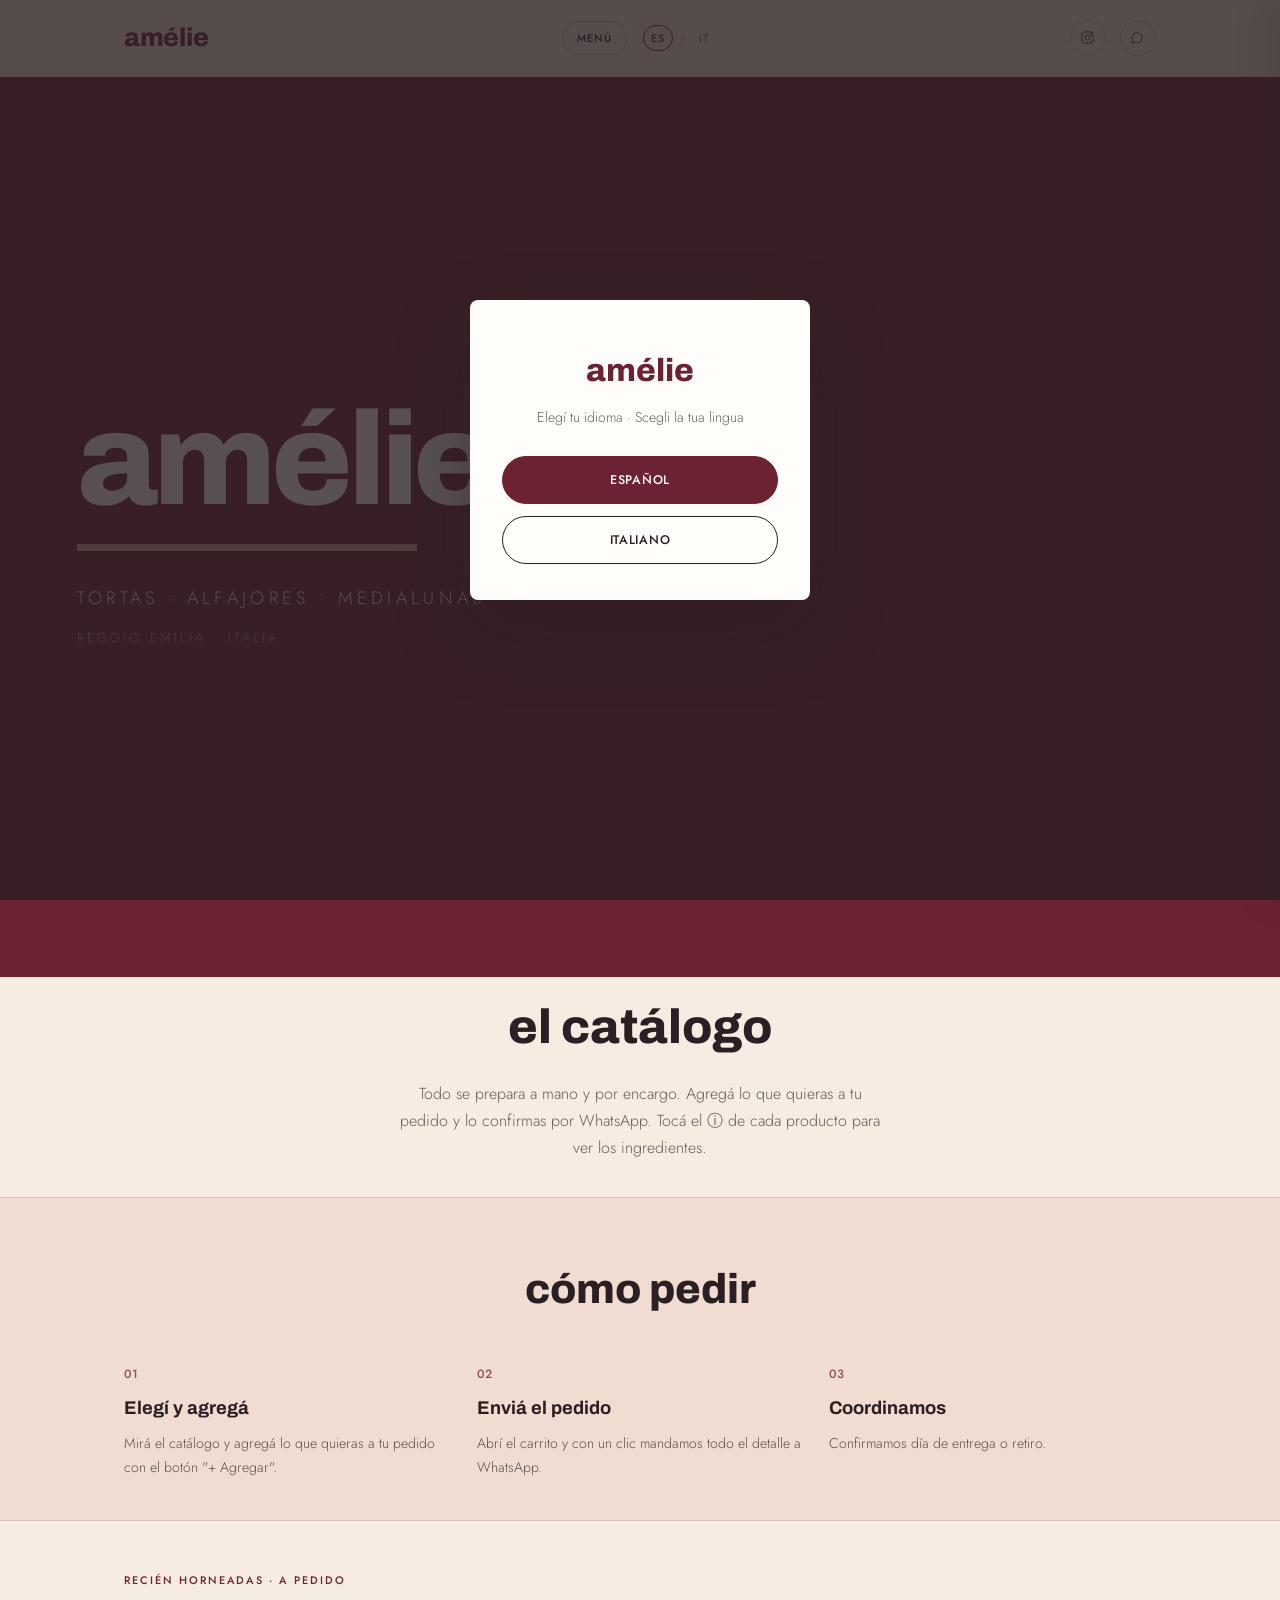
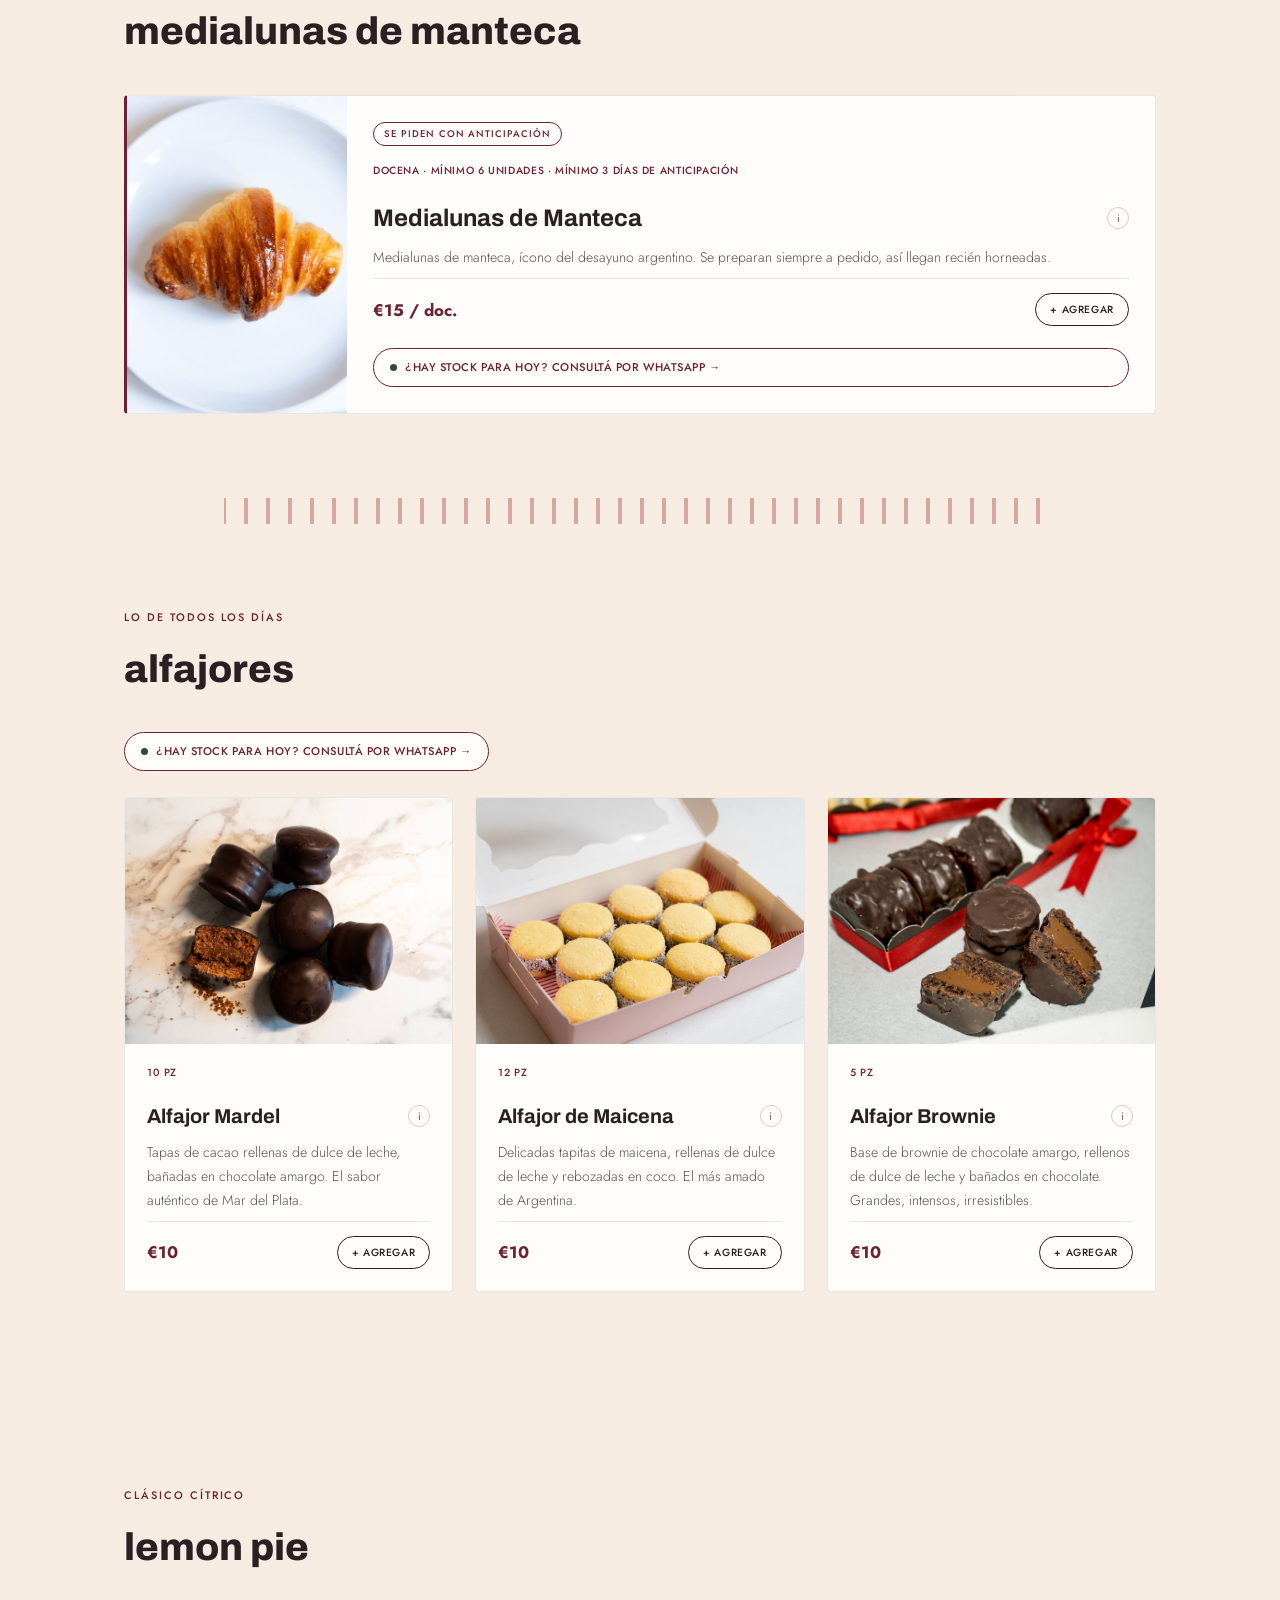
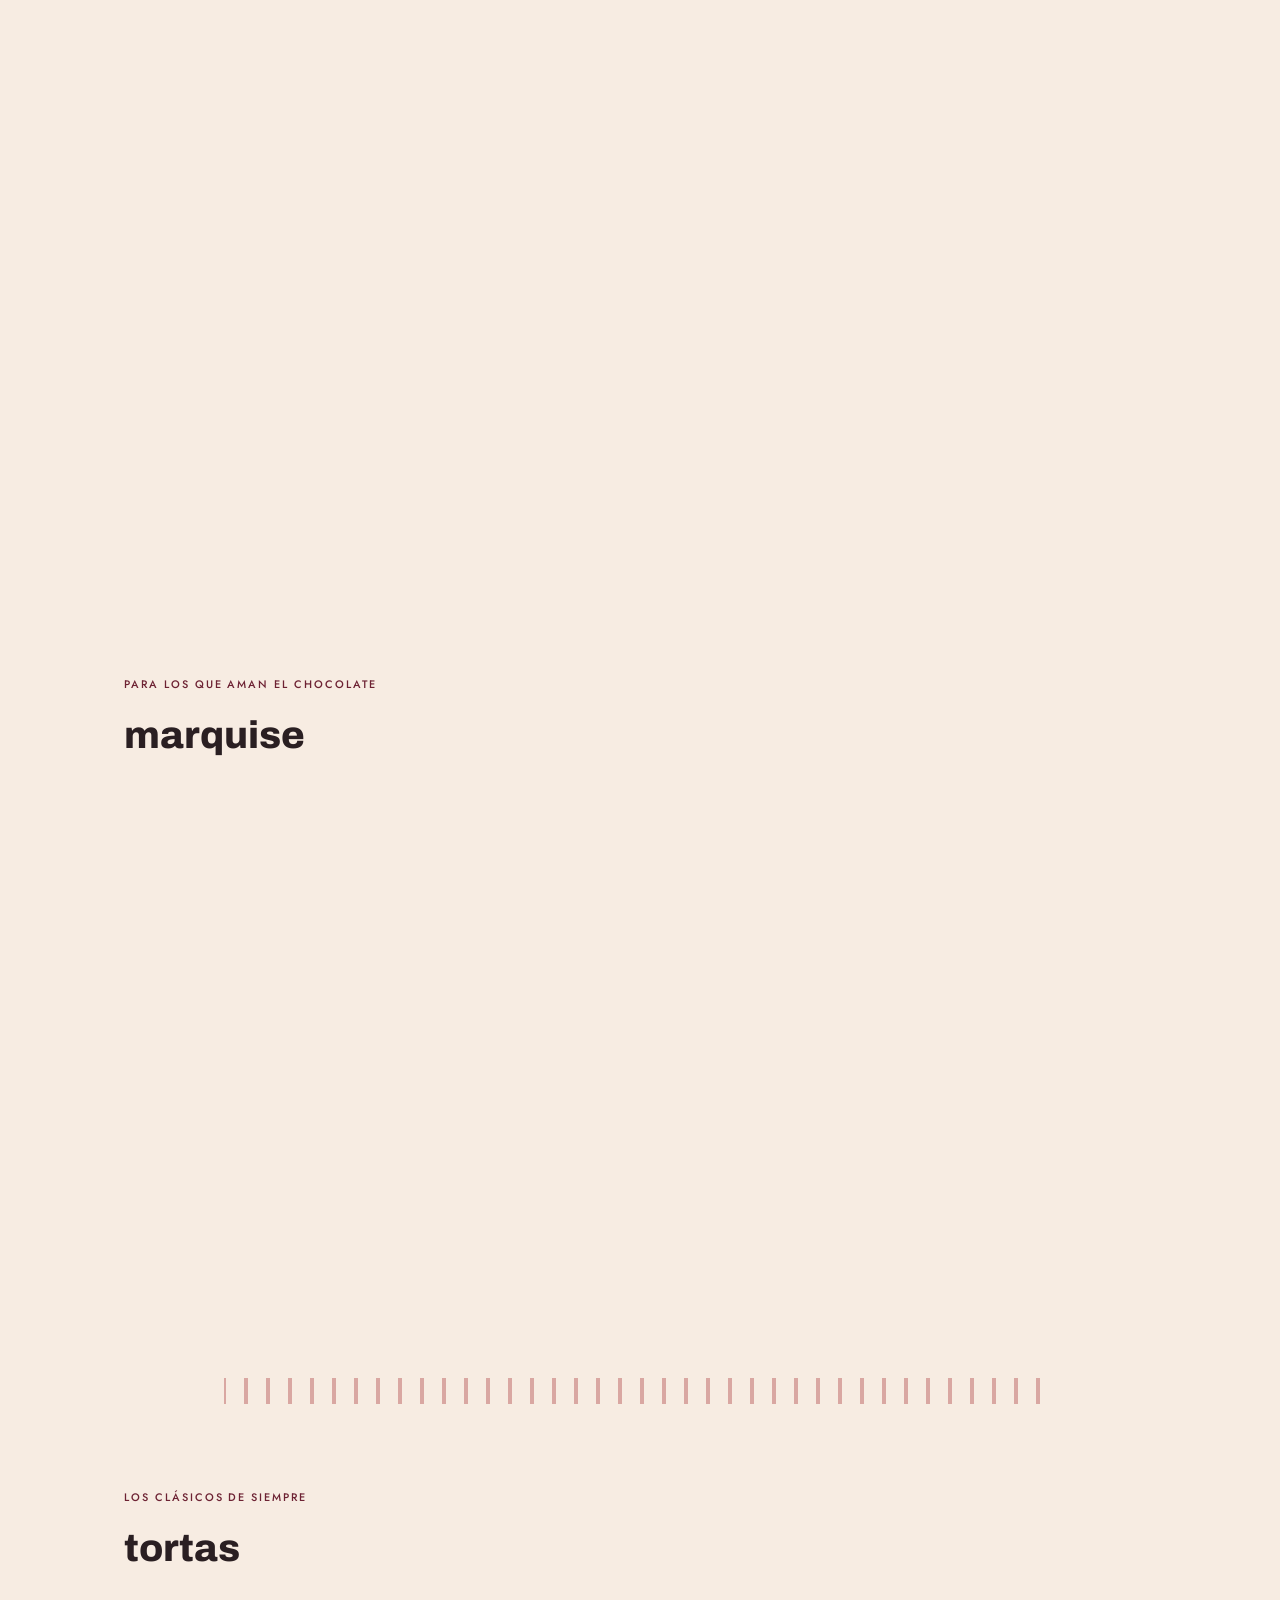
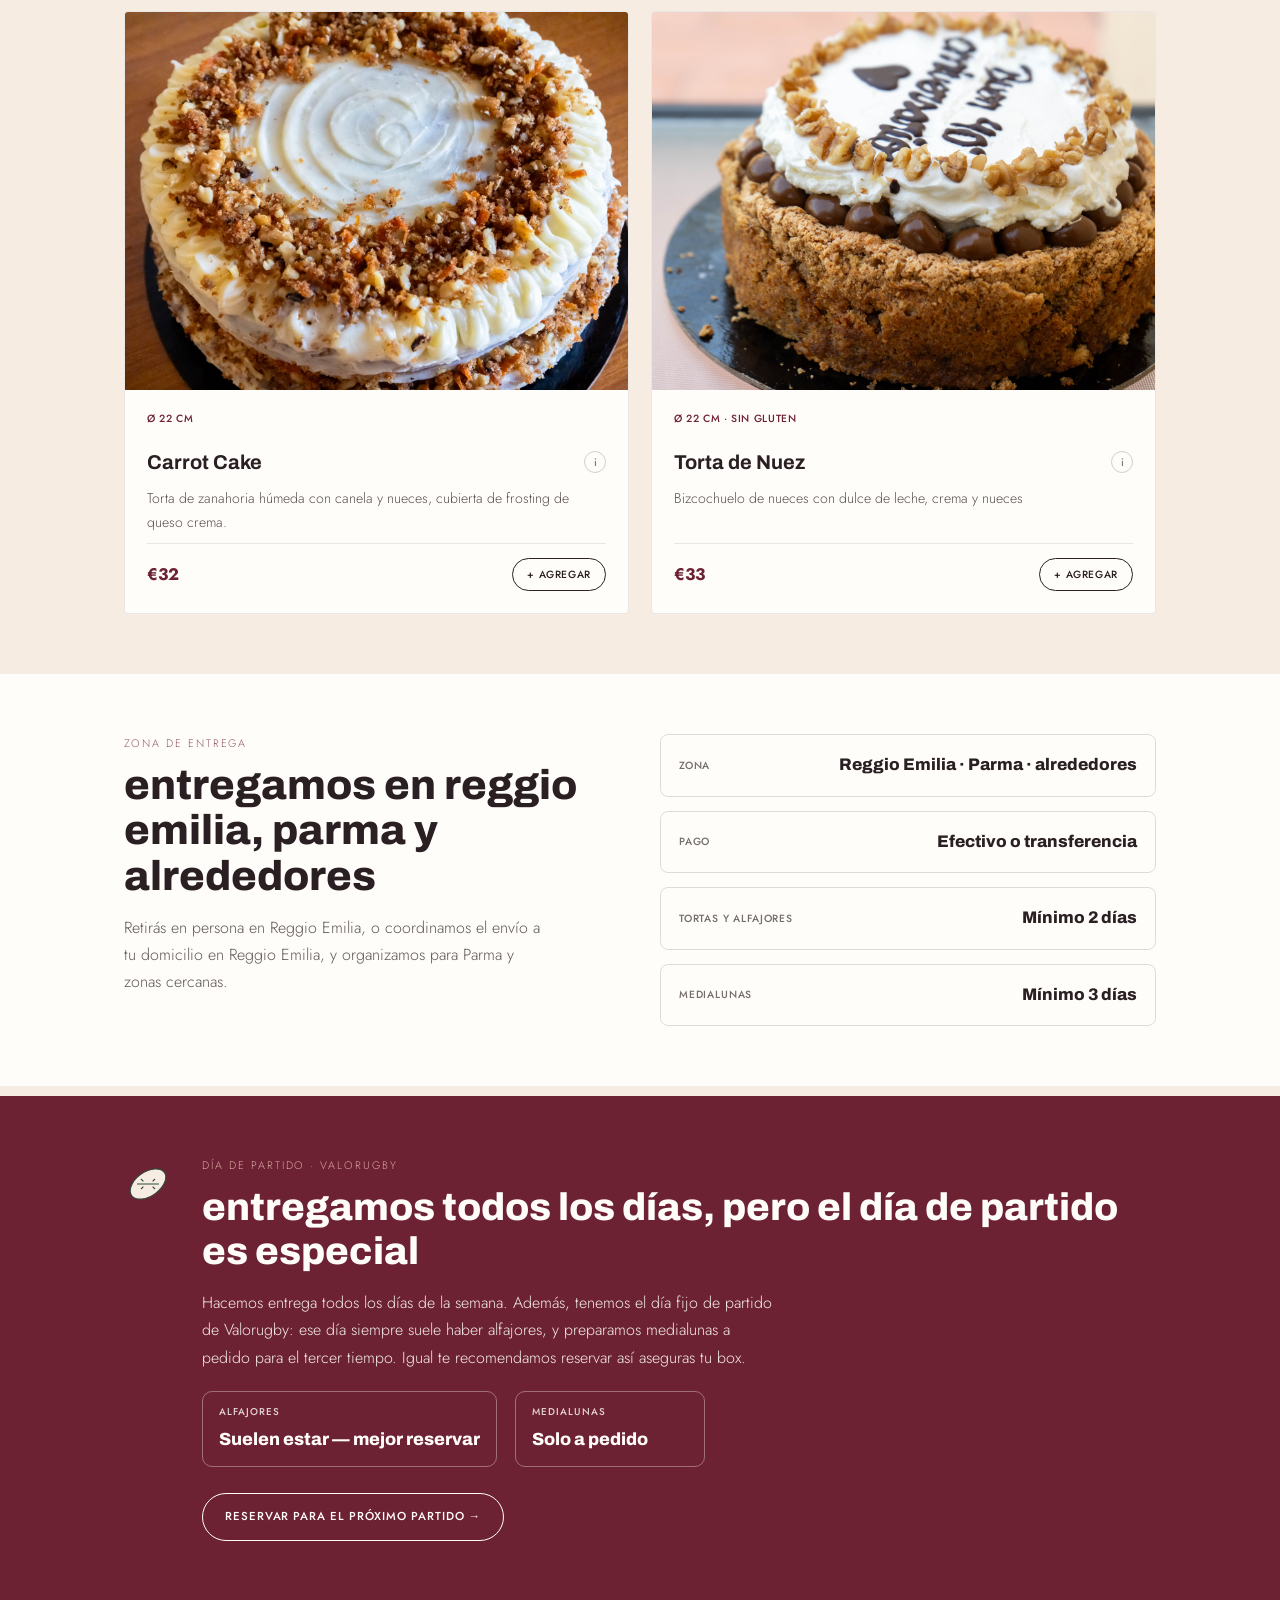
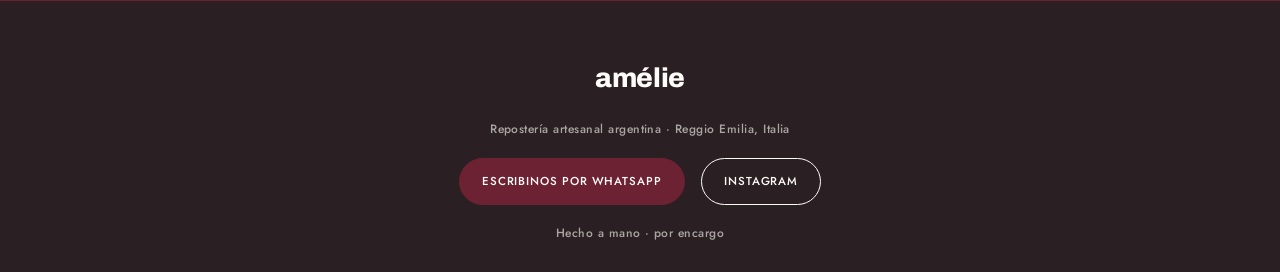
==== commit e91ce1cc: "Update index.html" ====
--- a/index.html
+++ b/index.html
@@ -285,7 +285,7 @@
           </div>
           <p class="pcard-desc">Base de masa sablée, crema de limón fresca y merengue italiano</p>
           <div class="pcard-foot">
-            <span class="price">€30</span>
+            <span class="price">€32</span>
             <button class="add-btn" data-add data-id="lemonpie-signature" data-name="Lemon Pie Signature (ø22cm)" data-price="30">+ Agregar</button>
           </div>
         </div>
@@ -301,7 +301,7 @@
           </div>
           <p class="pcard-desc">Siete tartitas individuales, misma receta en formato personal. Perfectas para regalar.</p>
           <div class="pcard-foot">
-            <span class="price">€30</span>
+            <span class="price">€32</span>
             <button class="add-btn" data-add data-id="lemonpie-petit" data-name="Lemon Pie Petit (7 pz)" data-price="30">+ Agregar</button>
           </div>
         </div>
@@ -406,7 +406,7 @@
           </div>
           <p class="pcard-desc">Torta de zanahoria húmeda con canela y nueces, cubierta de frosting de queso crema.</p>
           <div class="pcard-foot">
-            <span class="price">€36</span>
+            <span class="price">€32</span>
             <button class="add-btn" data-add data-id="carrot-cake" data-name="Carrot Cake (ø22cm)" data-price="30">+ Agregar</button>
           </div>
         </div>
